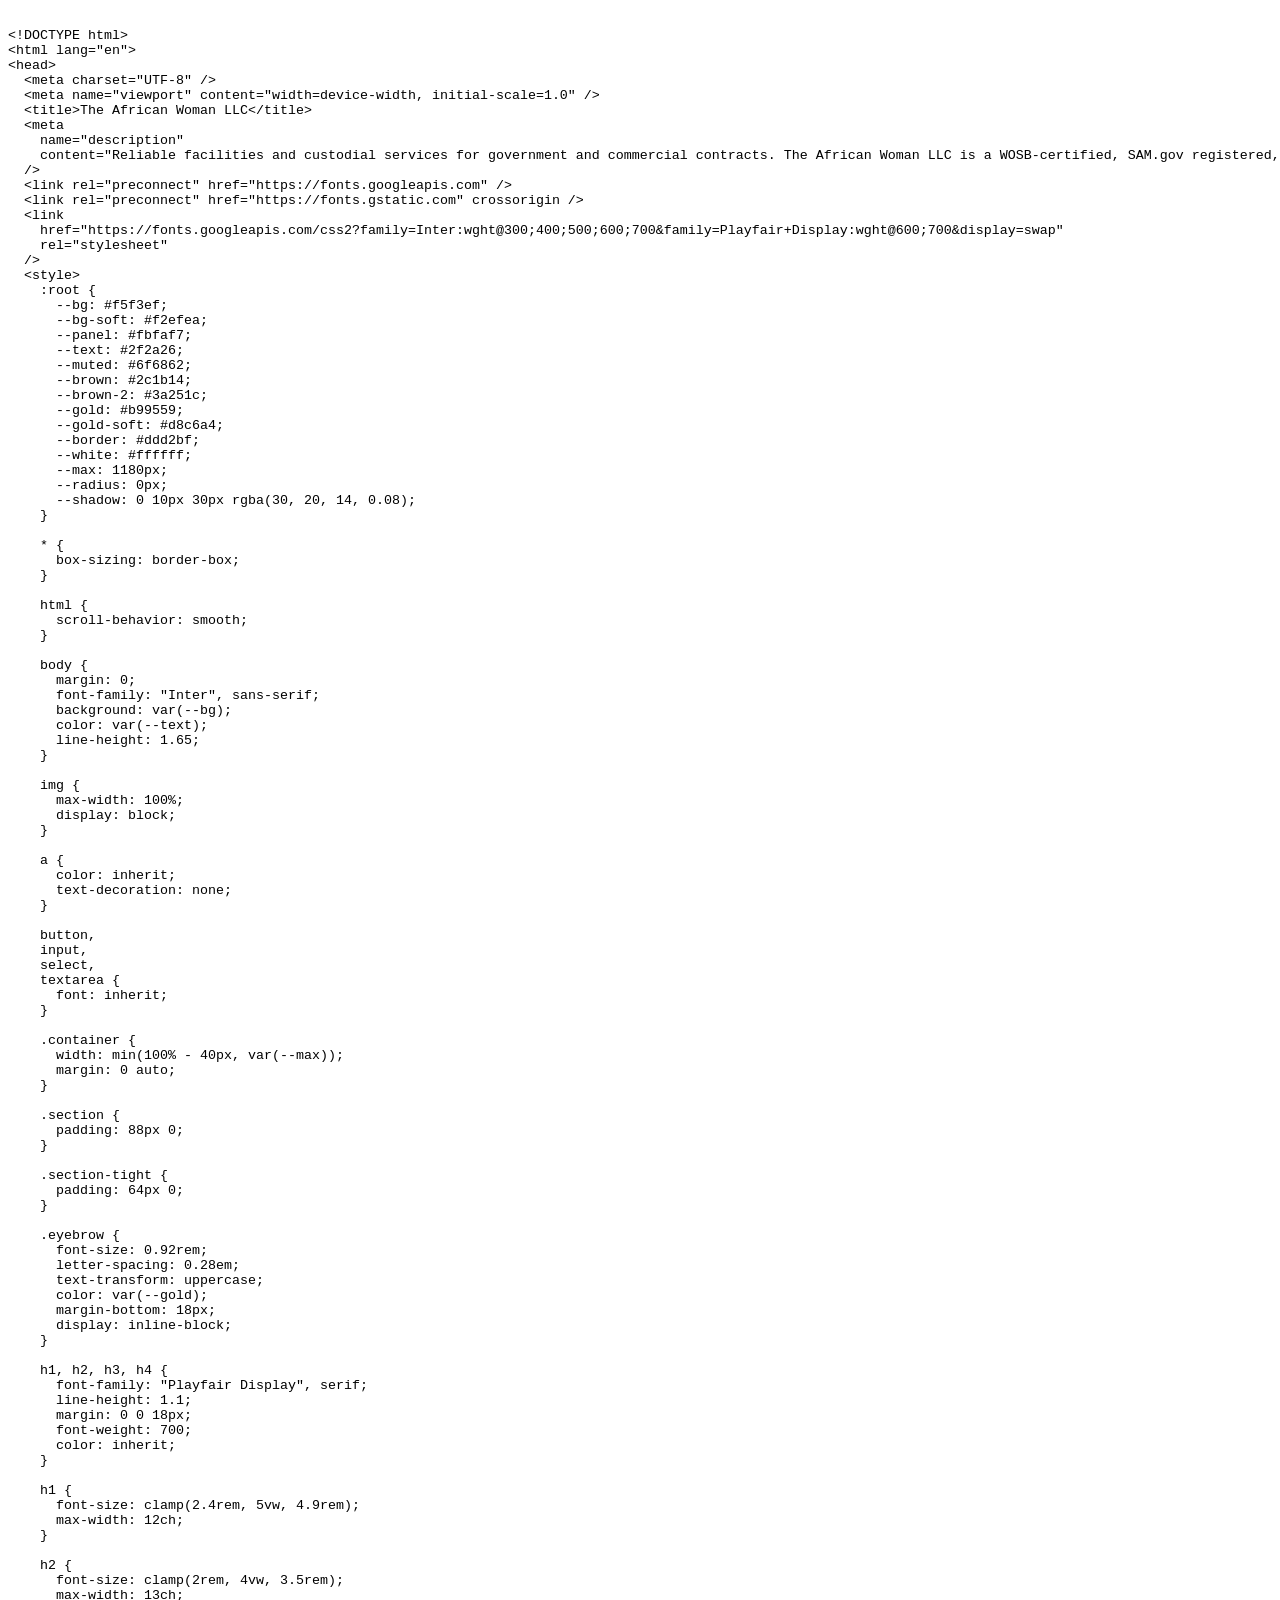
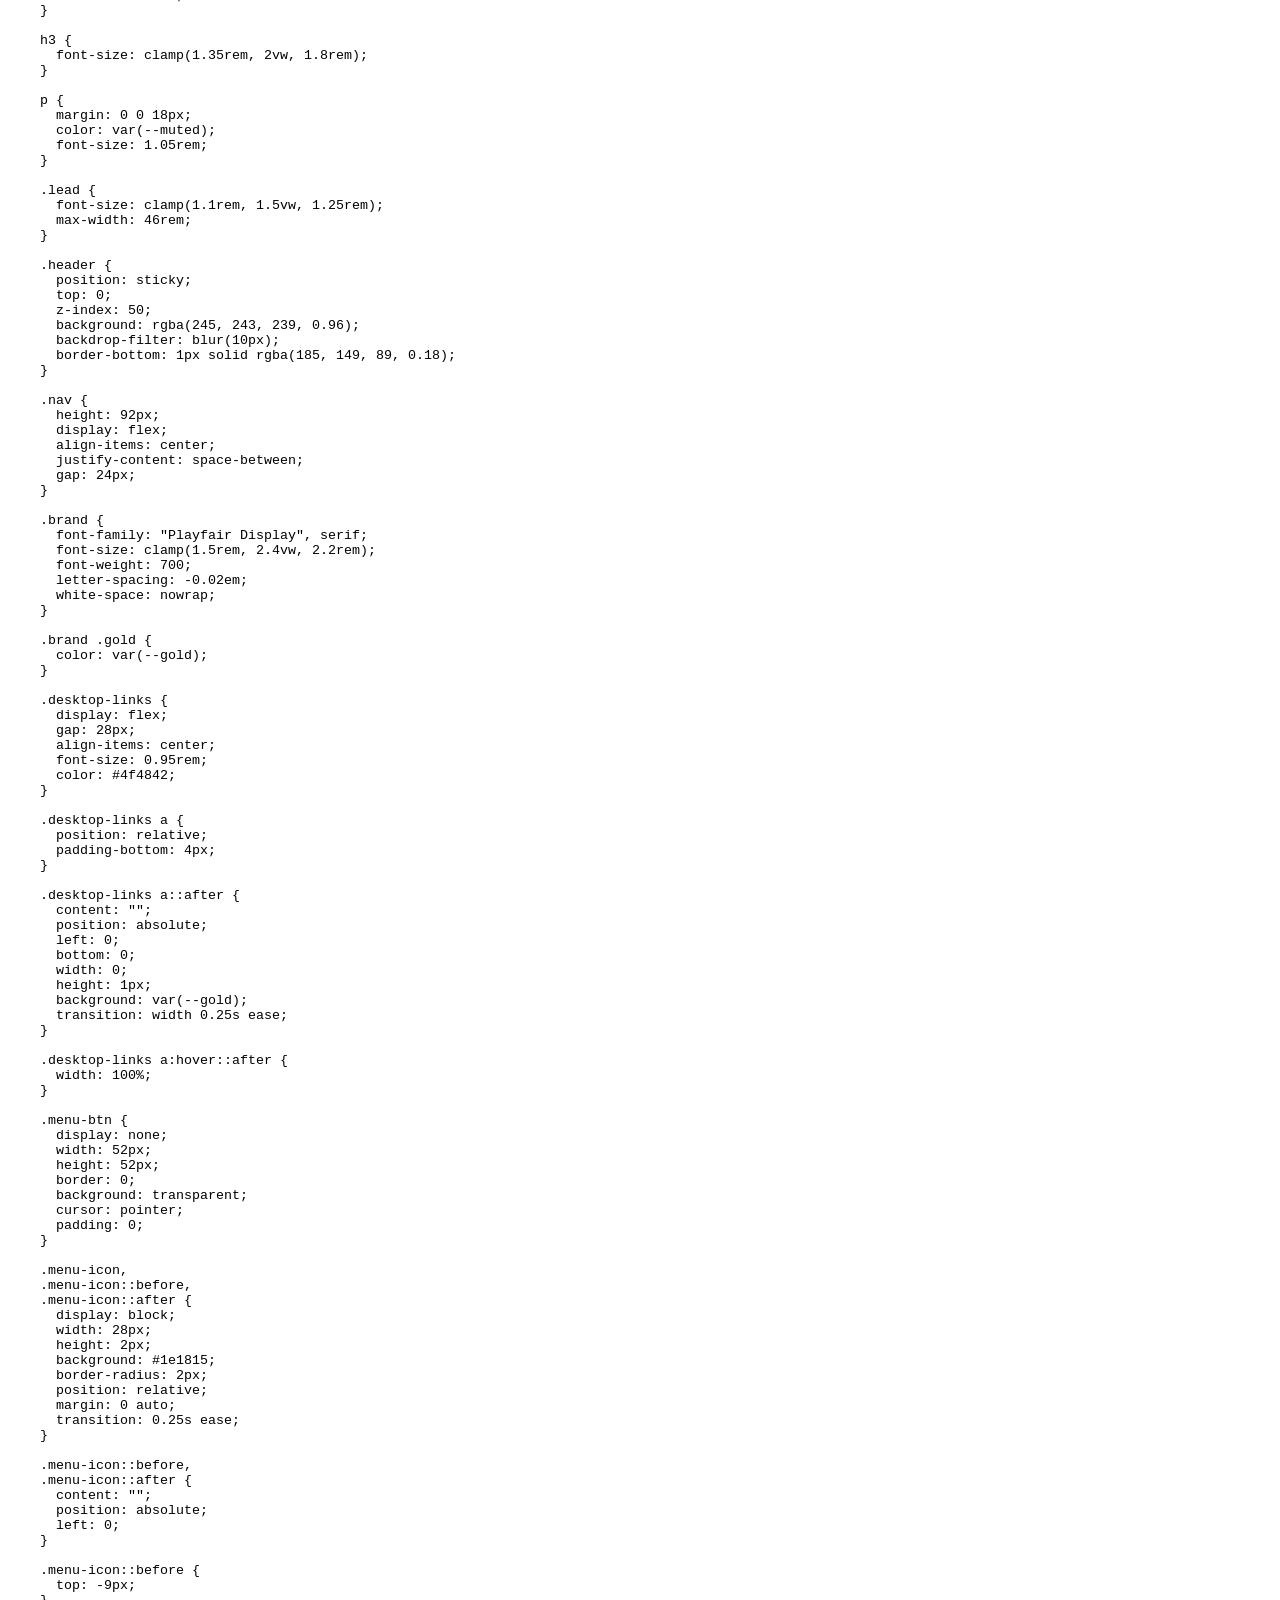
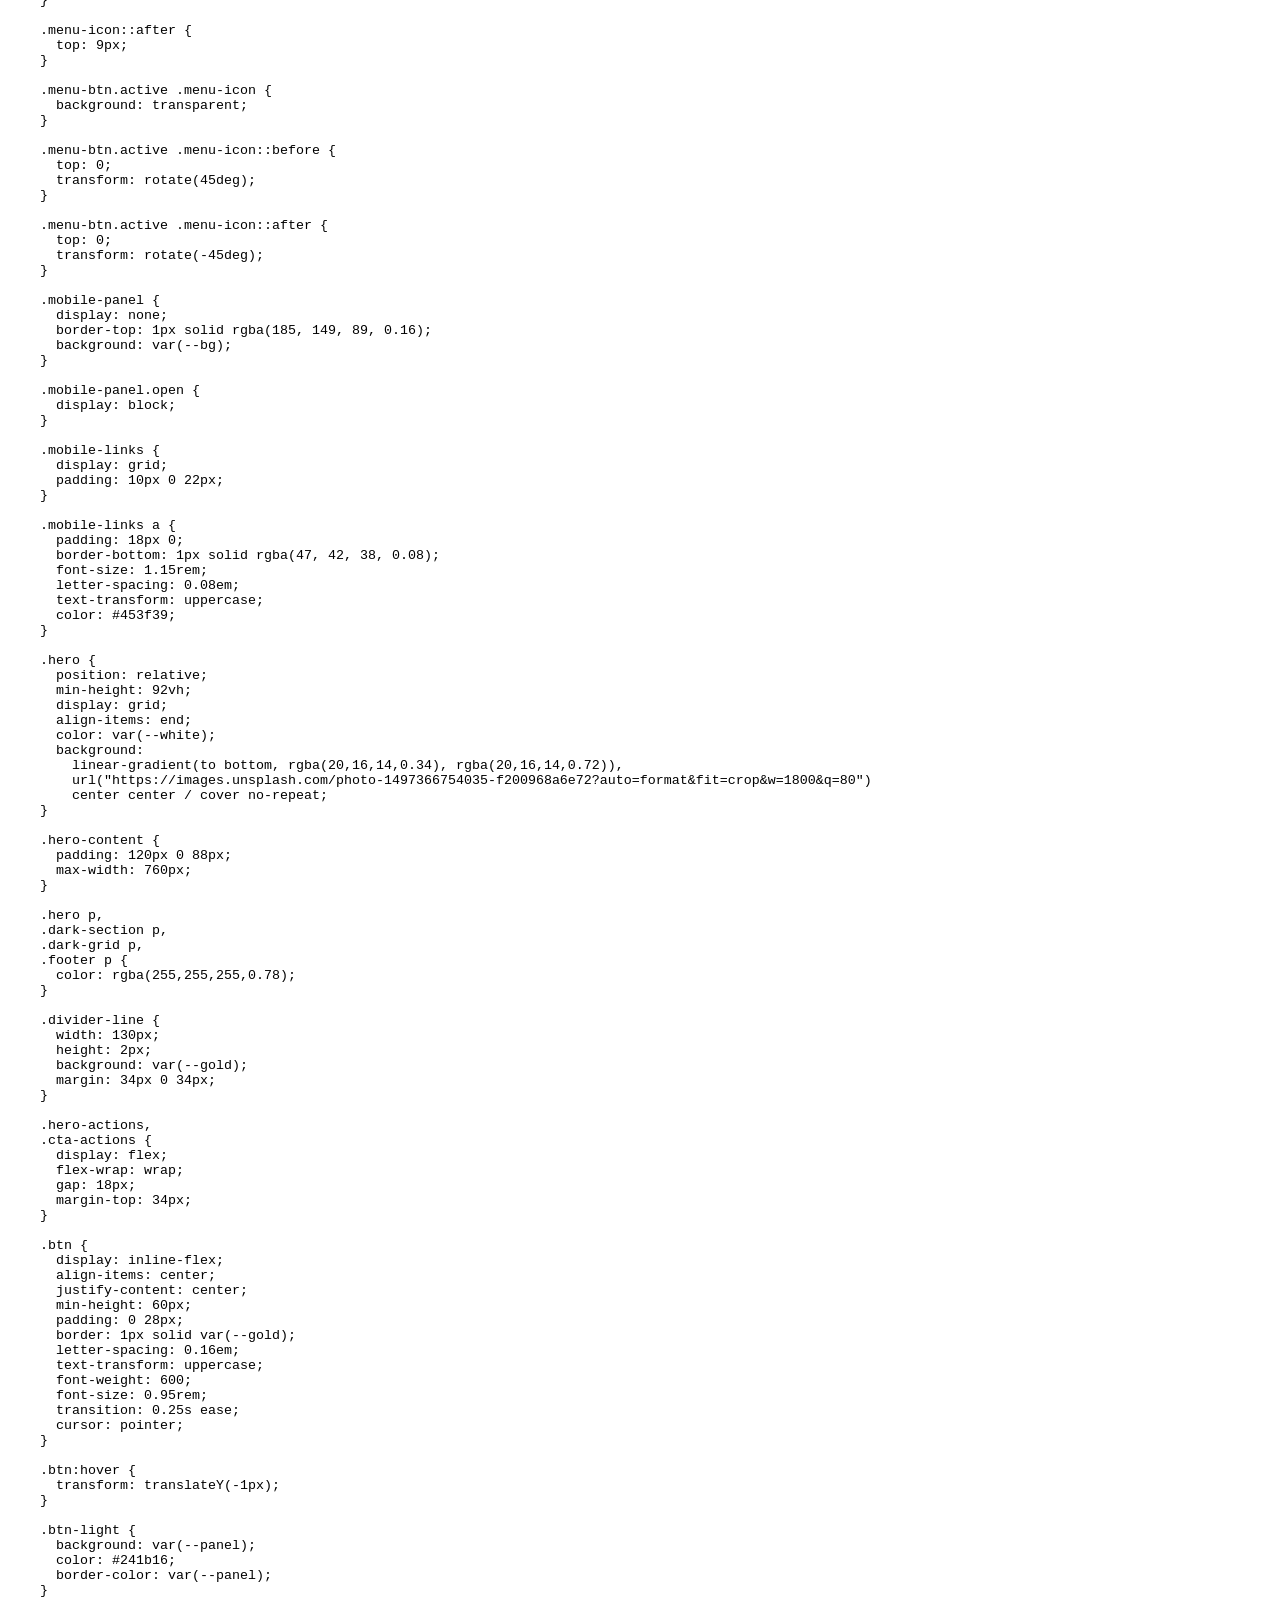
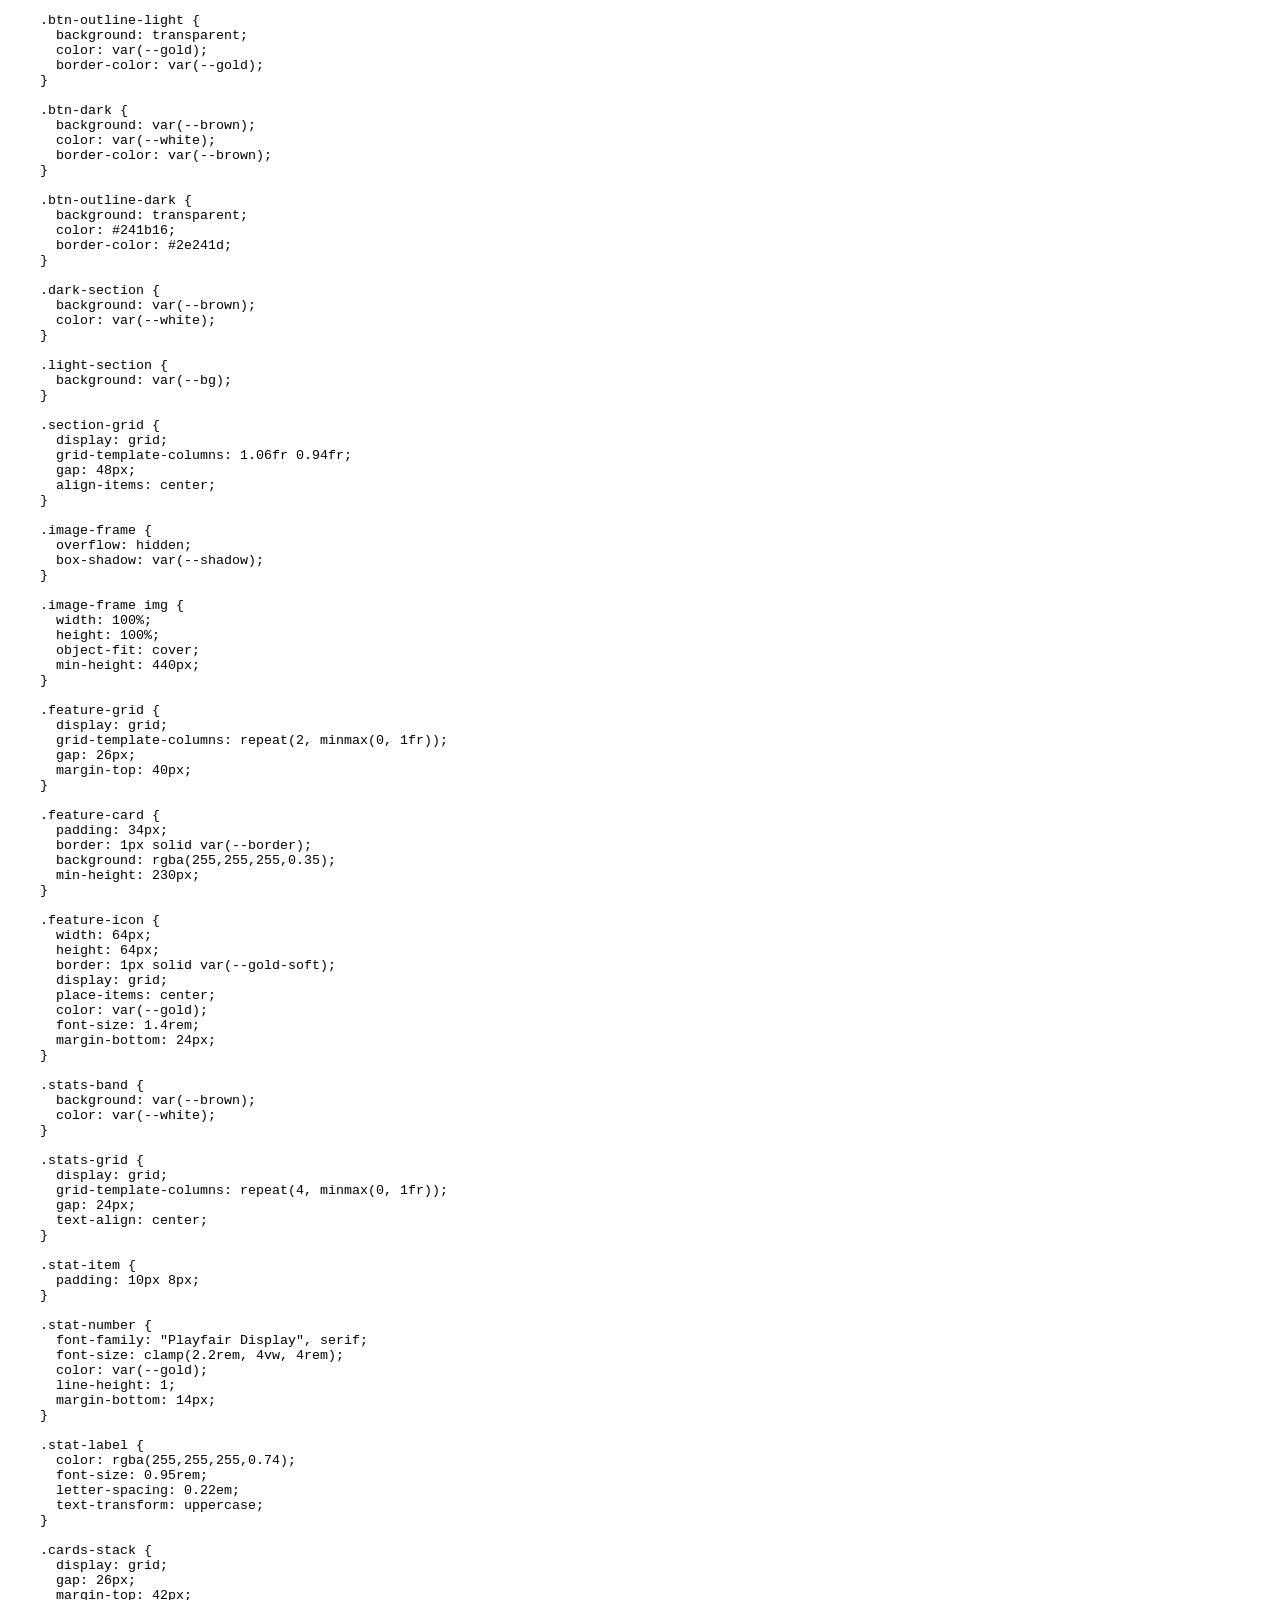
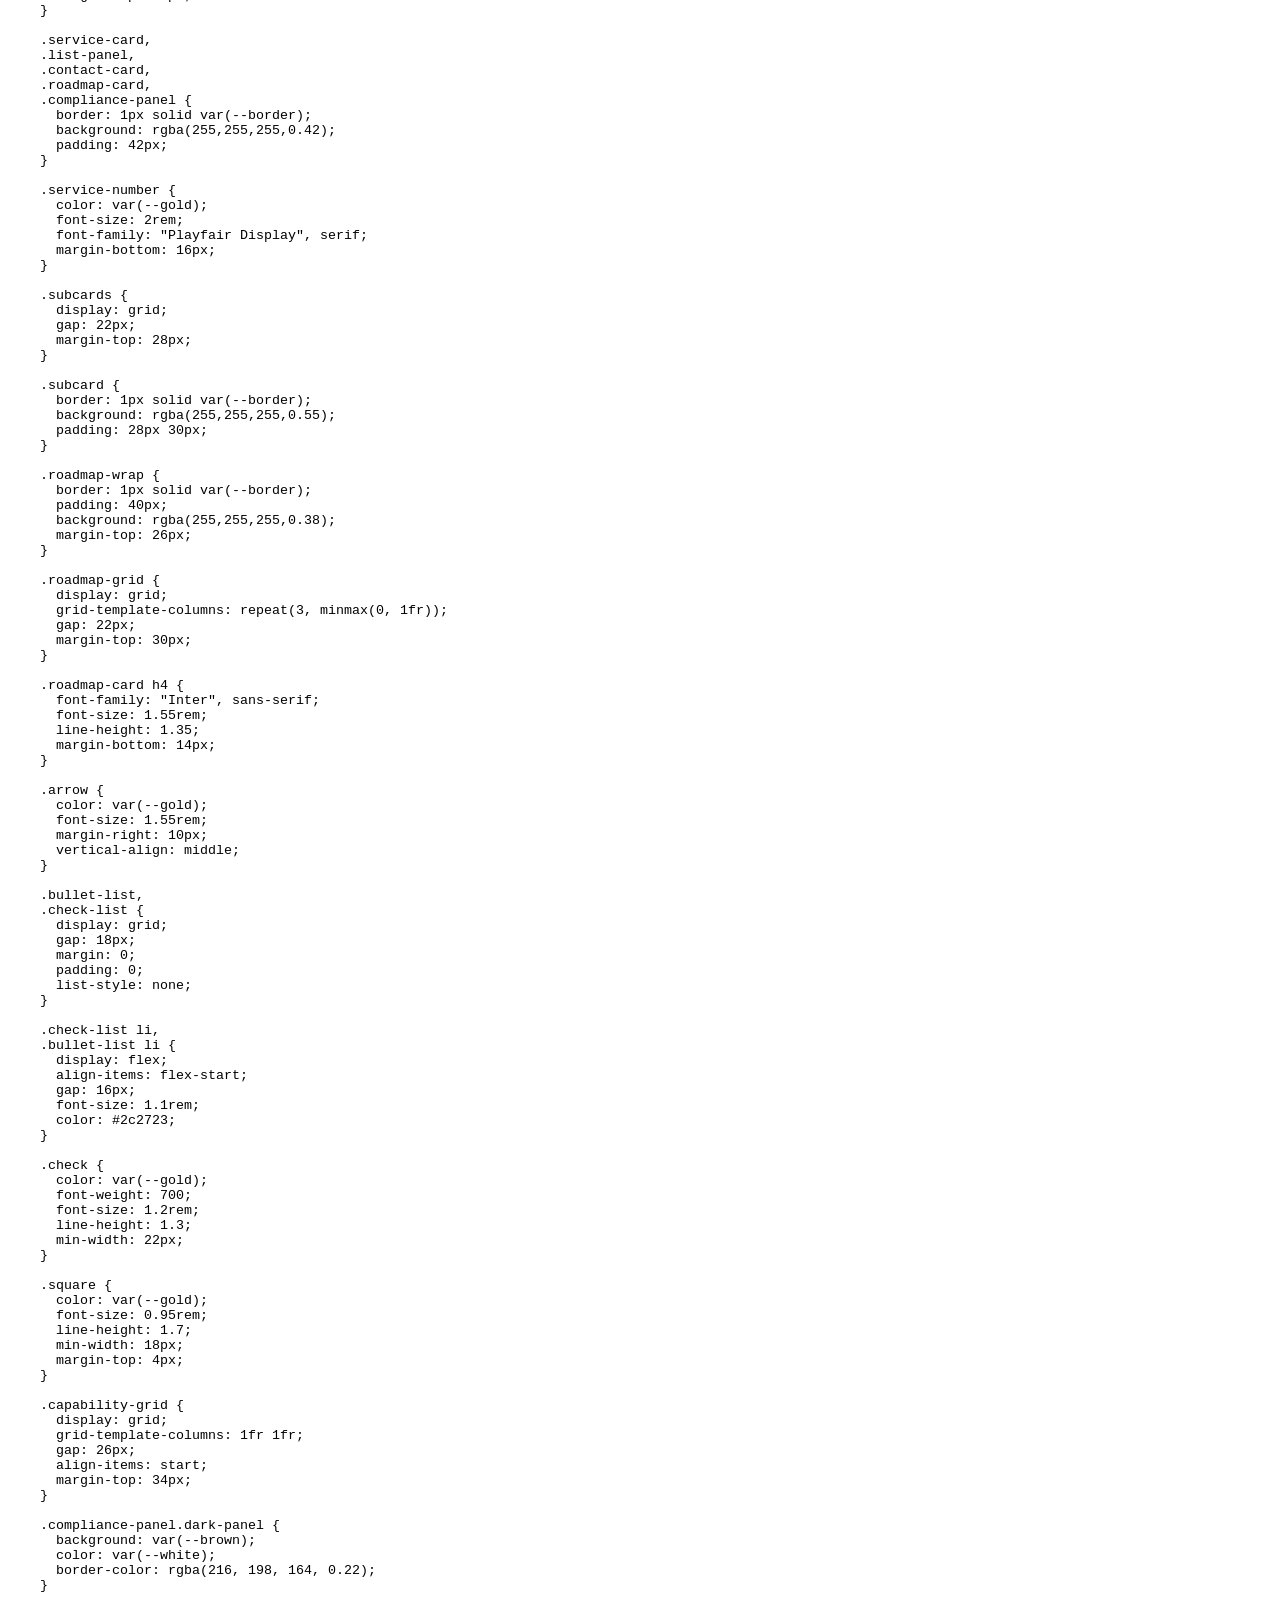
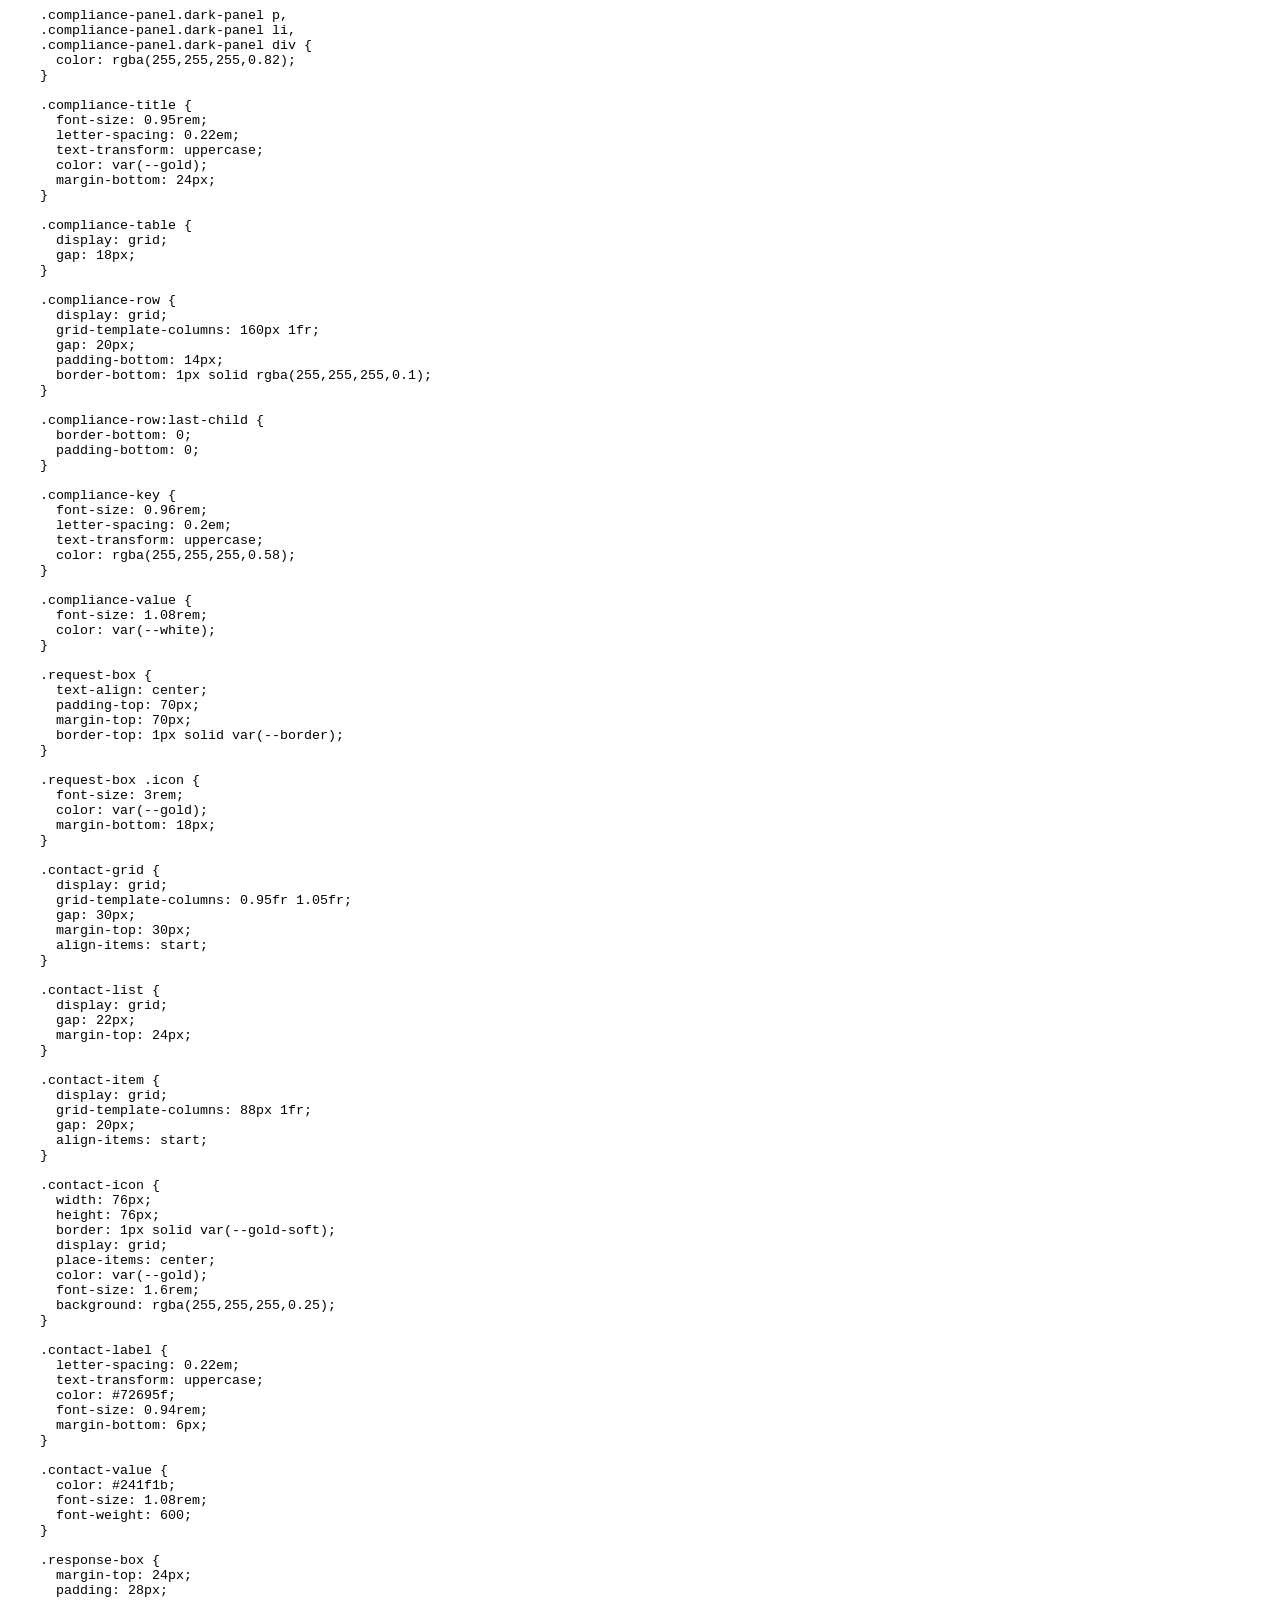
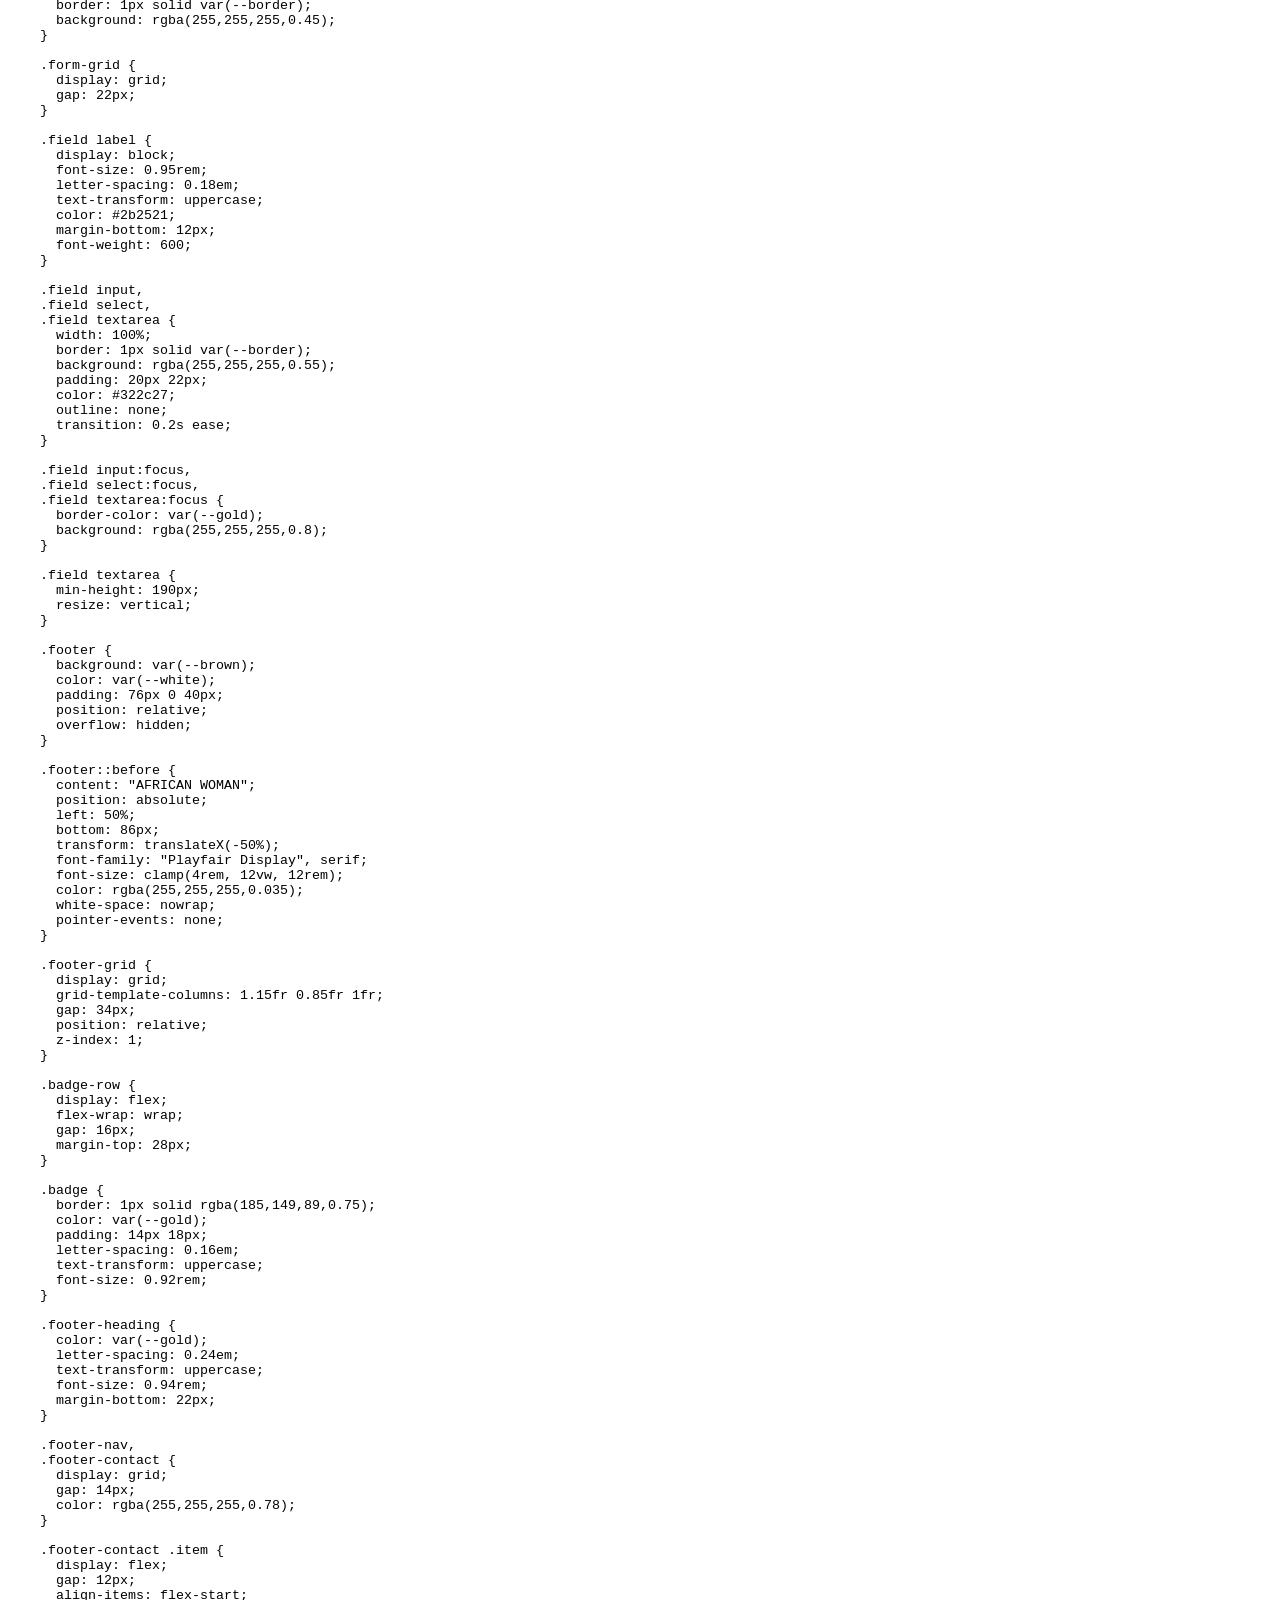
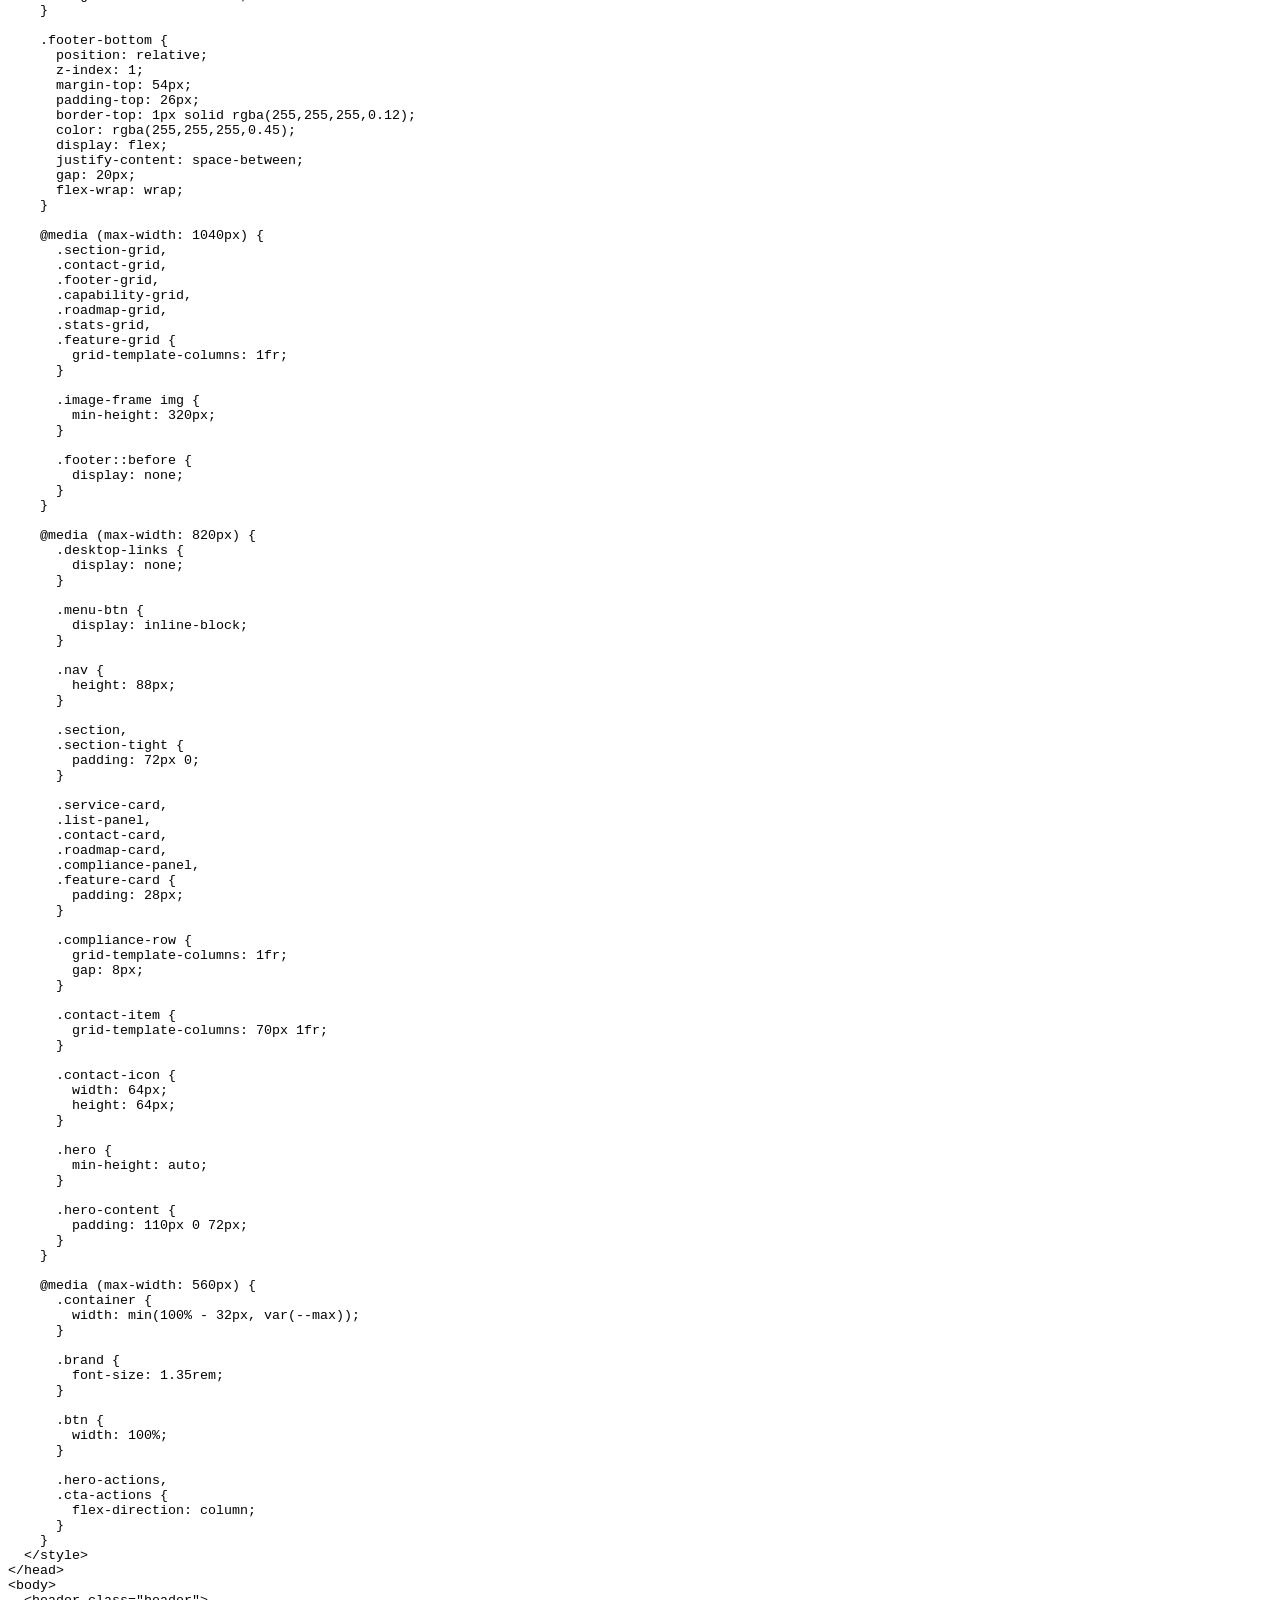
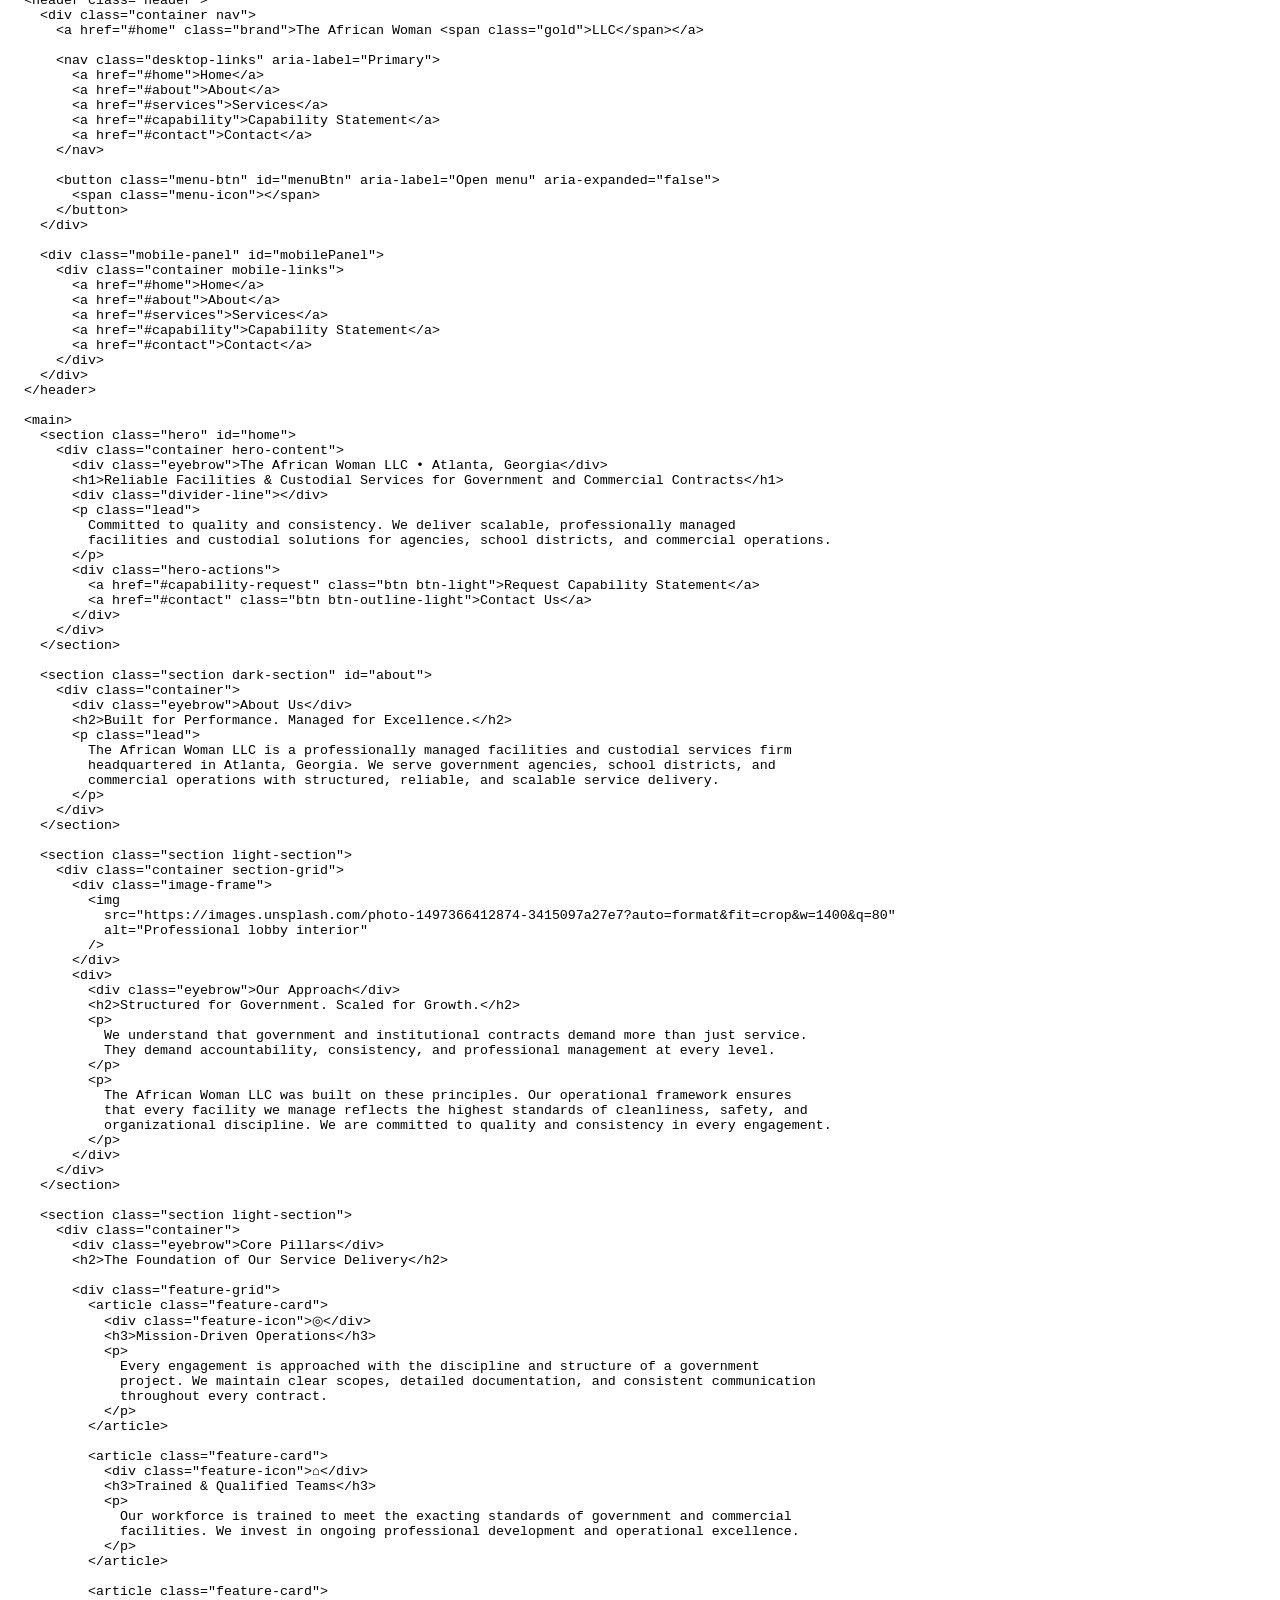
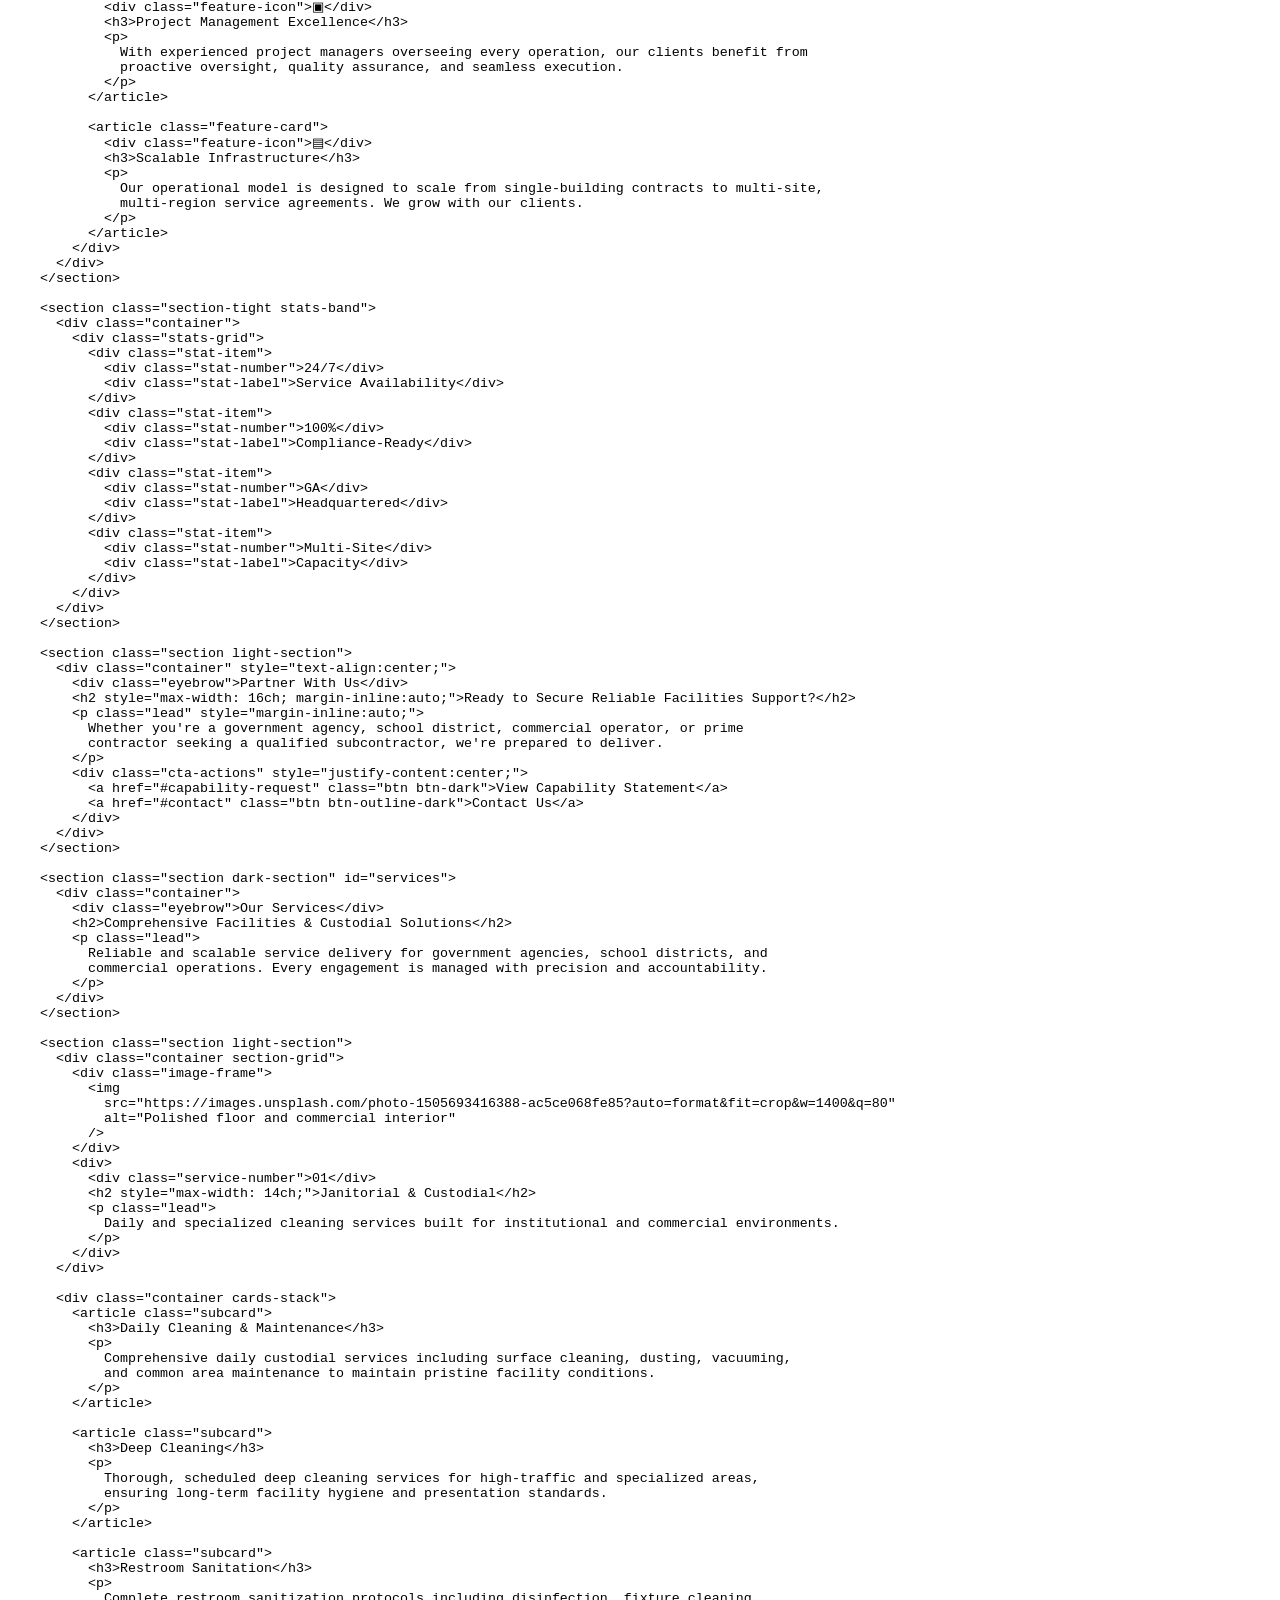
==== Index.html @ 0bdaa3d3 "Add files via upload" ====
<!DOCTYPE html>
<html>
<head>
	<meta http-equiv="content-type" content="text/html; charset=utf-8"/>
	<title></title>
	<meta name="generator" content="LibreOffice 25.8.4.2 (Linux)"/>
	<meta name="created" content="00:00:00"/>
	<meta name="changed" content="00:00:00"/>
	<style type="text/css">
		@page { size: 8.27in 11.69in; margin: 0.79in }
		p { margin-bottom: 0.1in; line-height: 115%; background: transparent }
		pre { font-size: 10pt; font-family: "Liberation Mono", monospace; background: transparent }
	</style>
</head>
<body lang="en-US" link="#000080" vlink="#800000" dir="ltr"><pre>

&lt;!DOCTYPE html&gt;
&lt;html lang=&quot;en&quot;&gt;
&lt;head&gt;
  &lt;meta charset=&quot;UTF-8&quot; /&gt;
  &lt;meta name=&quot;viewport&quot; content=&quot;width=device-width, initial-scale=1.0&quot; /&gt;
  &lt;title&gt;The African Woman LLC&lt;/title&gt;
  &lt;meta
    name=&quot;description&quot;
    content=&quot;Reliable facilities and custodial services for government and commercial contracts. The African Woman LLC is a WOSB-certified, SAM.gov registered, fully insured small business based in Atlanta, Georgia.&quot;
  /&gt;
  &lt;link rel=&quot;preconnect&quot; href=&quot;https://fonts.googleapis.com&quot; /&gt;
  &lt;link rel=&quot;preconnect&quot; href=&quot;https://fonts.gstatic.com&quot; crossorigin /&gt;
  &lt;link
    href=&quot;https://fonts.googleapis.com/css2?family=Inter:wght@300;400;500;600;700&amp;family=Playfair+Display:wght@600;700&amp;display=swap&quot;
    rel=&quot;stylesheet&quot;
  /&gt;
  &lt;style&gt;
    :root {
      --bg: #f5f3ef;
      --bg-soft: #f2efea;
      --panel: #fbfaf7;
      --text: #2f2a26;
      --muted: #6f6862;
      --brown: #2c1b14;
      --brown-2: #3a251c;
      --gold: #b99559;
      --gold-soft: #d8c6a4;
      --border: #ddd2bf;
      --white: #ffffff;
      --max: 1180px;
      --radius: 0px;
      --shadow: 0 10px 30px rgba(30, 20, 14, 0.08);
    }

    * {
      box-sizing: border-box;
    }

    html {
      scroll-behavior: smooth;
    }

    body {
      margin: 0;
      font-family: &quot;Inter&quot;, sans-serif;
      background: var(--bg);
      color: var(--text);
      line-height: 1.65;
    }

    img {
      max-width: 100%;
      display: block;
    }

    a {
      color: inherit;
      text-decoration: none;
    }

    button,
    input,
    select,
    textarea {
      font: inherit;
    }

    .container {
      width: min(100% - 40px, var(--max));
      margin: 0 auto;
    }

    .section {
      padding: 88px 0;
    }

    .section-tight {
      padding: 64px 0;
    }

    .eyebrow {
      font-size: 0.92rem;
      letter-spacing: 0.28em;
      text-transform: uppercase;
      color: var(--gold);
      margin-bottom: 18px;
      display: inline-block;
    }

    h1, h2, h3, h4 {
      font-family: &quot;Playfair Display&quot;, serif;
      line-height: 1.1;
      margin: 0 0 18px;
      font-weight: 700;
      color: inherit;
    }

    h1 {
      font-size: clamp(2.4rem, 5vw, 4.9rem);
      max-width: 12ch;
    }

    h2 {
      font-size: clamp(2rem, 4vw, 3.5rem);
      max-width: 13ch;
    }

    h3 {
      font-size: clamp(1.35rem, 2vw, 1.8rem);
    }

    p {
      margin: 0 0 18px;
      color: var(--muted);
      font-size: 1.05rem;
    }

    .lead {
      font-size: clamp(1.1rem, 1.5vw, 1.25rem);
      max-width: 46rem;
    }

    .header {
      position: sticky;
      top: 0;
      z-index: 50;
      background: rgba(245, 243, 239, 0.96);
      backdrop-filter: blur(10px);
      border-bottom: 1px solid rgba(185, 149, 89, 0.18);
    }

    .nav {
      height: 92px;
      display: flex;
      align-items: center;
      justify-content: space-between;
      gap: 24px;
    }

    .brand {
      font-family: &quot;Playfair Display&quot;, serif;
      font-size: clamp(1.5rem, 2.4vw, 2.2rem);
      font-weight: 700;
      letter-spacing: -0.02em;
      white-space: nowrap;
    }

    .brand .gold {
      color: var(--gold);
    }

    .desktop-links {
      display: flex;
      gap: 28px;
      align-items: center;
      font-size: 0.95rem;
      color: #4f4842;
    }

    .desktop-links a {
      position: relative;
      padding-bottom: 4px;
    }

    .desktop-links a::after {
      content: &quot;&quot;;
      position: absolute;
      left: 0;
      bottom: 0;
      width: 0;
      height: 1px;
      background: var(--gold);
      transition: width 0.25s ease;
    }

    .desktop-links a:hover::after {
      width: 100%;
    }

    .menu-btn {
      display: none;
      width: 52px;
      height: 52px;
      border: 0;
      background: transparent;
      cursor: pointer;
      padding: 0;
    }

    .menu-icon,
    .menu-icon::before,
    .menu-icon::after {
      display: block;
      width: 28px;
      height: 2px;
      background: #1e1815;
      border-radius: 2px;
      position: relative;
      margin: 0 auto;
      transition: 0.25s ease;
    }

    .menu-icon::before,
    .menu-icon::after {
      content: &quot;&quot;;
      position: absolute;
      left: 0;
    }

    .menu-icon::before {
      top: -9px;
    }

    .menu-icon::after {
      top: 9px;
    }

    .menu-btn.active .menu-icon {
      background: transparent;
    }

    .menu-btn.active .menu-icon::before {
      top: 0;
      transform: rotate(45deg);
    }

    .menu-btn.active .menu-icon::after {
      top: 0;
      transform: rotate(-45deg);
    }

    .mobile-panel {
      display: none;
      border-top: 1px solid rgba(185, 149, 89, 0.16);
      background: var(--bg);
    }

    .mobile-panel.open {
      display: block;
    }

    .mobile-links {
      display: grid;
      padding: 10px 0 22px;
    }

    .mobile-links a {
      padding: 18px 0;
      border-bottom: 1px solid rgba(47, 42, 38, 0.08);
      font-size: 1.15rem;
      letter-spacing: 0.08em;
      text-transform: uppercase;
      color: #453f39;
    }

    .hero {
      position: relative;
      min-height: 92vh;
      display: grid;
      align-items: end;
      color: var(--white);
      background:
        linear-gradient(to bottom, rgba(20,16,14,0.34), rgba(20,16,14,0.72)),
        url(&quot;https://images.unsplash.com/photo-1497366754035-f200968a6e72?auto=format&amp;fit=crop&amp;w=1800&amp;q=80&quot;)
        center center / cover no-repeat;
    }

    .hero-content {
      padding: 120px 0 88px;
      max-width: 760px;
    }

    .hero p,
    .dark-section p,
    .dark-grid p,
    .footer p {
      color: rgba(255,255,255,0.78);
    }

    .divider-line {
      width: 130px;
      height: 2px;
      background: var(--gold);
      margin: 34px 0 34px;
    }

    .hero-actions,
    .cta-actions {
      display: flex;
      flex-wrap: wrap;
      gap: 18px;
      margin-top: 34px;
    }

    .btn {
      display: inline-flex;
      align-items: center;
      justify-content: center;
      min-height: 60px;
      padding: 0 28px;
      border: 1px solid var(--gold);
      letter-spacing: 0.16em;
      text-transform: uppercase;
      font-weight: 600;
      font-size: 0.95rem;
      transition: 0.25s ease;
      cursor: pointer;
    }

    .btn:hover {
      transform: translateY(-1px);
    }

    .btn-light {
      background: var(--panel);
      color: #241b16;
      border-color: var(--panel);
    }

    .btn-outline-light {
      background: transparent;
      color: var(--gold);
      border-color: var(--gold);
    }

    .btn-dark {
      background: var(--brown);
      color: var(--white);
      border-color: var(--brown);
    }

    .btn-outline-dark {
      background: transparent;
      color: #241b16;
      border-color: #2e241d;
    }

    .dark-section {
      background: var(--brown);
      color: var(--white);
    }

    .light-section {
      background: var(--bg);
    }

    .section-grid {
      display: grid;
      grid-template-columns: 1.06fr 0.94fr;
      gap: 48px;
      align-items: center;
    }

    .image-frame {
      overflow: hidden;
      box-shadow: var(--shadow);
    }

    .image-frame img {
      width: 100%;
      height: 100%;
      object-fit: cover;
      min-height: 440px;
    }

    .feature-grid {
      display: grid;
      grid-template-columns: repeat(2, minmax(0, 1fr));
      gap: 26px;
      margin-top: 40px;
    }

    .feature-card {
      padding: 34px;
      border: 1px solid var(--border);
      background: rgba(255,255,255,0.35);
      min-height: 230px;
    }

    .feature-icon {
      width: 64px;
      height: 64px;
      border: 1px solid var(--gold-soft);
      display: grid;
      place-items: center;
      color: var(--gold);
      font-size: 1.4rem;
      margin-bottom: 24px;
    }

    .stats-band {
      background: var(--brown);
      color: var(--white);
    }

    .stats-grid {
      display: grid;
      grid-template-columns: repeat(4, minmax(0, 1fr));
      gap: 24px;
      text-align: center;
    }

    .stat-item {
      padding: 10px 8px;
    }

    .stat-number {
      font-family: &quot;Playfair Display&quot;, serif;
      font-size: clamp(2.2rem, 4vw, 4rem);
      color: var(--gold);
      line-height: 1;
      margin-bottom: 14px;
    }

    .stat-label {
      color: rgba(255,255,255,0.74);
      font-size: 0.95rem;
      letter-spacing: 0.22em;
      text-transform: uppercase;
    }

    .cards-stack {
      display: grid;
      gap: 26px;
      margin-top: 42px;
    }

    .service-card,
    .list-panel,
    .contact-card,
    .roadmap-card,
    .compliance-panel {
      border: 1px solid var(--border);
      background: rgba(255,255,255,0.42);
      padding: 42px;
    }

    .service-number {
      color: var(--gold);
      font-size: 2rem;
      font-family: &quot;Playfair Display&quot;, serif;
      margin-bottom: 16px;
    }

    .subcards {
      display: grid;
      gap: 22px;
      margin-top: 28px;
    }

    .subcard {
      border: 1px solid var(--border);
      background: rgba(255,255,255,0.55);
      padding: 28px 30px;
    }

    .roadmap-wrap {
      border: 1px solid var(--border);
      padding: 40px;
      background: rgba(255,255,255,0.38);
      margin-top: 26px;
    }

    .roadmap-grid {
      display: grid;
      grid-template-columns: repeat(3, minmax(0, 1fr));
      gap: 22px;
      margin-top: 30px;
    }

    .roadmap-card h4 {
      font-family: &quot;Inter&quot;, sans-serif;
      font-size: 1.55rem;
      line-height: 1.35;
      margin-bottom: 14px;
    }

    .arrow {
      color: var(--gold);
      font-size: 1.55rem;
      margin-right: 10px;
      vertical-align: middle;
    }

    .bullet-list,
    .check-list {
      display: grid;
      gap: 18px;
      margin: 0;
      padding: 0;
      list-style: none;
    }

    .check-list li,
    .bullet-list li {
      display: flex;
      align-items: flex-start;
      gap: 16px;
      font-size: 1.1rem;
      color: #2c2723;
    }

    .check {
      color: var(--gold);
      font-weight: 700;
      font-size: 1.2rem;
      line-height: 1.3;
      min-width: 22px;
    }

    .square {
      color: var(--gold);
      font-size: 0.95rem;
      line-height: 1.7;
      min-width: 18px;
      margin-top: 4px;
    }

    .capability-grid {
      display: grid;
      grid-template-columns: 1fr 1fr;
      gap: 26px;
      align-items: start;
      margin-top: 34px;
    }

    .compliance-panel.dark-panel {
      background: var(--brown);
      color: var(--white);
      border-color: rgba(216, 198, 164, 0.22);
    }

    .compliance-panel.dark-panel p,
    .compliance-panel.dark-panel li,
    .compliance-panel.dark-panel div {
      color: rgba(255,255,255,0.82);
    }

    .compliance-title {
      font-size: 0.95rem;
      letter-spacing: 0.22em;
      text-transform: uppercase;
      color: var(--gold);
      margin-bottom: 24px;
    }

    .compliance-table {
      display: grid;
      gap: 18px;
    }

    .compliance-row {
      display: grid;
      grid-template-columns: 160px 1fr;
      gap: 20px;
      padding-bottom: 14px;
      border-bottom: 1px solid rgba(255,255,255,0.1);
    }

    .compliance-row:last-child {
      border-bottom: 0;
      padding-bottom: 0;
    }

    .compliance-key {
      font-size: 0.96rem;
      letter-spacing: 0.2em;
      text-transform: uppercase;
      color: rgba(255,255,255,0.58);
    }

    .compliance-value {
      font-size: 1.08rem;
      color: var(--white);
    }

    .request-box {
      text-align: center;
      padding-top: 70px;
      margin-top: 70px;
      border-top: 1px solid var(--border);
    }

    .request-box .icon {
      font-size: 3rem;
      color: var(--gold);
      margin-bottom: 18px;
    }

    .contact-grid {
      display: grid;
      grid-template-columns: 0.95fr 1.05fr;
      gap: 30px;
      margin-top: 30px;
      align-items: start;
    }

    .contact-list {
      display: grid;
      gap: 22px;
      margin-top: 24px;
    }

    .contact-item {
      display: grid;
      grid-template-columns: 88px 1fr;
      gap: 20px;
      align-items: start;
    }

    .contact-icon {
      width: 76px;
      height: 76px;
      border: 1px solid var(--gold-soft);
      display: grid;
      place-items: center;
      color: var(--gold);
      font-size: 1.6rem;
      background: rgba(255,255,255,0.25);
    }

    .contact-label {
      letter-spacing: 0.22em;
      text-transform: uppercase;
      color: #72695f;
      font-size: 0.94rem;
      margin-bottom: 6px;
    }

    .contact-value {
      color: #241f1b;
      font-size: 1.08rem;
      font-weight: 600;
    }

    .response-box {
      margin-top: 24px;
      padding: 28px;
      border: 1px solid var(--border);
      background: rgba(255,255,255,0.45);
    }

    .form-grid {
      display: grid;
      gap: 22px;
    }

    .field label {
      display: block;
      font-size: 0.95rem;
      letter-spacing: 0.18em;
      text-transform: uppercase;
      color: #2b2521;
      margin-bottom: 12px;
      font-weight: 600;
    }

    .field input,
    .field select,
    .field textarea {
      width: 100%;
      border: 1px solid var(--border);
      background: rgba(255,255,255,0.55);
      padding: 20px 22px;
      color: #322c27;
      outline: none;
      transition: 0.2s ease;
    }

    .field input:focus,
    .field select:focus,
    .field textarea:focus {
      border-color: var(--gold);
      background: rgba(255,255,255,0.8);
    }

    .field textarea {
      min-height: 190px;
      resize: vertical;
    }

    .footer {
      background: var(--brown);
      color: var(--white);
      padding: 76px 0 40px;
      position: relative;
      overflow: hidden;
    }

    .footer::before {
      content: &quot;AFRICAN WOMAN&quot;;
      position: absolute;
      left: 50%;
      bottom: 86px;
      transform: translateX(-50%);
      font-family: &quot;Playfair Display&quot;, serif;
      font-size: clamp(4rem, 12vw, 12rem);
      color: rgba(255,255,255,0.035);
      white-space: nowrap;
      pointer-events: none;
    }

    .footer-grid {
      display: grid;
      grid-template-columns: 1.15fr 0.85fr 1fr;
      gap: 34px;
      position: relative;
      z-index: 1;
    }

    .badge-row {
      display: flex;
      flex-wrap: wrap;
      gap: 16px;
      margin-top: 28px;
    }

    .badge {
      border: 1px solid rgba(185,149,89,0.75);
      color: var(--gold);
      padding: 14px 18px;
      letter-spacing: 0.16em;
      text-transform: uppercase;
      font-size: 0.92rem;
    }

    .footer-heading {
      color: var(--gold);
      letter-spacing: 0.24em;
      text-transform: uppercase;
      font-size: 0.94rem;
      margin-bottom: 22px;
    }

    .footer-nav,
    .footer-contact {
      display: grid;
      gap: 14px;
      color: rgba(255,255,255,0.78);
    }

    .footer-contact .item {
      display: flex;
      gap: 12px;
      align-items: flex-start;
    }

    .footer-bottom {
      position: relative;
      z-index: 1;
      margin-top: 54px;
      padding-top: 26px;
      border-top: 1px solid rgba(255,255,255,0.12);
      color: rgba(255,255,255,0.45);
      display: flex;
      justify-content: space-between;
      gap: 20px;
      flex-wrap: wrap;
    }

    @media (max-width: 1040px) {
      .section-grid,
      .contact-grid,
      .footer-grid,
      .capability-grid,
      .roadmap-grid,
      .stats-grid,
      .feature-grid {
        grid-template-columns: 1fr;
      }

      .image-frame img {
        min-height: 320px;
      }

      .footer::before {
        display: none;
      }
    }

    @media (max-width: 820px) {
      .desktop-links {
        display: none;
      }

      .menu-btn {
        display: inline-block;
      }

      .nav {
        height: 88px;
      }

      .section,
      .section-tight {
        padding: 72px 0;
      }

      .service-card,
      .list-panel,
      .contact-card,
      .roadmap-card,
      .compliance-panel,
      .feature-card {
        padding: 28px;
      }

      .compliance-row {
        grid-template-columns: 1fr;
        gap: 8px;
      }

      .contact-item {
        grid-template-columns: 70px 1fr;
      }

      .contact-icon {
        width: 64px;
        height: 64px;
      }

      .hero {
        min-height: auto;
      }

      .hero-content {
        padding: 110px 0 72px;
      }
    }

    @media (max-width: 560px) {
      .container {
        width: min(100% - 32px, var(--max));
      }

      .brand {
        font-size: 1.35rem;
      }

      .btn {
        width: 100%;
      }

      .hero-actions,
      .cta-actions {
        flex-direction: column;
      }
    }
  &lt;/style&gt;
&lt;/head&gt;
&lt;body&gt;
  &lt;header class=&quot;header&quot;&gt;
    &lt;div class=&quot;container nav&quot;&gt;
      &lt;a href=&quot;#home&quot; class=&quot;brand&quot;&gt;The African Woman &lt;span class=&quot;gold&quot;&gt;LLC&lt;/span&gt;&lt;/a&gt;

      &lt;nav class=&quot;desktop-links&quot; aria-label=&quot;Primary&quot;&gt;
        &lt;a href=&quot;#home&quot;&gt;Home&lt;/a&gt;
        &lt;a href=&quot;#about&quot;&gt;About&lt;/a&gt;
        &lt;a href=&quot;#services&quot;&gt;Services&lt;/a&gt;
        &lt;a href=&quot;#capability&quot;&gt;Capability Statement&lt;/a&gt;
        &lt;a href=&quot;#contact&quot;&gt;Contact&lt;/a&gt;
      &lt;/nav&gt;

      &lt;button class=&quot;menu-btn&quot; id=&quot;menuBtn&quot; aria-label=&quot;Open menu&quot; aria-expanded=&quot;false&quot;&gt;
        &lt;span class=&quot;menu-icon&quot;&gt;&lt;/span&gt;
      &lt;/button&gt;
    &lt;/div&gt;

    &lt;div class=&quot;mobile-panel&quot; id=&quot;mobilePanel&quot;&gt;
      &lt;div class=&quot;container mobile-links&quot;&gt;
        &lt;a href=&quot;#home&quot;&gt;Home&lt;/a&gt;
        &lt;a href=&quot;#about&quot;&gt;About&lt;/a&gt;
        &lt;a href=&quot;#services&quot;&gt;Services&lt;/a&gt;
        &lt;a href=&quot;#capability&quot;&gt;Capability Statement&lt;/a&gt;
        &lt;a href=&quot;#contact&quot;&gt;Contact&lt;/a&gt;
      &lt;/div&gt;
    &lt;/div&gt;
  &lt;/header&gt;

  &lt;main&gt;
    &lt;section class=&quot;hero&quot; id=&quot;home&quot;&gt;
      &lt;div class=&quot;container hero-content&quot;&gt;
        &lt;div class=&quot;eyebrow&quot;&gt;The African Woman LLC • Atlanta, Georgia&lt;/div&gt;
        &lt;h1&gt;Reliable Facilities &amp; Custodial Services for Government and Commercial Contracts&lt;/h1&gt;
        &lt;div class=&quot;divider-line&quot;&gt;&lt;/div&gt;
        &lt;p class=&quot;lead&quot;&gt;
          Committed to quality and consistency. We deliver scalable, professionally managed
          facilities and custodial solutions for agencies, school districts, and commercial operations.
        &lt;/p&gt;
        &lt;div class=&quot;hero-actions&quot;&gt;
          &lt;a href=&quot;#capability-request&quot; class=&quot;btn btn-light&quot;&gt;Request Capability Statement&lt;/a&gt;
          &lt;a href=&quot;#contact&quot; class=&quot;btn btn-outline-light&quot;&gt;Contact Us&lt;/a&gt;
        &lt;/div&gt;
      &lt;/div&gt;
    &lt;/section&gt;

    &lt;section class=&quot;section dark-section&quot; id=&quot;about&quot;&gt;
      &lt;div class=&quot;container&quot;&gt;
        &lt;div class=&quot;eyebrow&quot;&gt;About Us&lt;/div&gt;
        &lt;h2&gt;Built for Performance. Managed for Excellence.&lt;/h2&gt;
        &lt;p class=&quot;lead&quot;&gt;
          The African Woman LLC is a professionally managed facilities and custodial services firm
          headquartered in Atlanta, Georgia. We serve government agencies, school districts, and
          commercial operations with structured, reliable, and scalable service delivery.
        &lt;/p&gt;
      &lt;/div&gt;
    &lt;/section&gt;

    &lt;section class=&quot;section light-section&quot;&gt;
      &lt;div class=&quot;container section-grid&quot;&gt;
        &lt;div class=&quot;image-frame&quot;&gt;
          &lt;img
            src=&quot;https://images.unsplash.com/photo-1497366412874-3415097a27e7?auto=format&amp;fit=crop&amp;w=1400&amp;q=80&quot;
            alt=&quot;Professional lobby interior&quot;
          /&gt;
        &lt;/div&gt;
        &lt;div&gt;
          &lt;div class=&quot;eyebrow&quot;&gt;Our Approach&lt;/div&gt;
          &lt;h2&gt;Structured for Government. Scaled for Growth.&lt;/h2&gt;
          &lt;p&gt;
            We understand that government and institutional contracts demand more than just service.
            They demand accountability, consistency, and professional management at every level.
          &lt;/p&gt;
          &lt;p&gt;
            The African Woman LLC was built on these principles. Our operational framework ensures
            that every facility we manage reflects the highest standards of cleanliness, safety, and
            organizational discipline. We are committed to quality and consistency in every engagement.
          &lt;/p&gt;
        &lt;/div&gt;
      &lt;/div&gt;
    &lt;/section&gt;

    &lt;section class=&quot;section light-section&quot;&gt;
      &lt;div class=&quot;container&quot;&gt;
        &lt;div class=&quot;eyebrow&quot;&gt;Core Pillars&lt;/div&gt;
        &lt;h2&gt;The Foundation of Our Service Delivery&lt;/h2&gt;

        &lt;div class=&quot;feature-grid&quot;&gt;
          &lt;article class=&quot;feature-card&quot;&gt;
            &lt;div class=&quot;feature-icon&quot;&gt;◎&lt;/div&gt;
            &lt;h3&gt;Mission-Driven Operations&lt;/h3&gt;
            &lt;p&gt;
              Every engagement is approached with the discipline and structure of a government
              project. We maintain clear scopes, detailed documentation, and consistent communication
              throughout every contract.
            &lt;/p&gt;
          &lt;/article&gt;

          &lt;article class=&quot;feature-card&quot;&gt;
            &lt;div class=&quot;feature-icon&quot;&gt;⌂&lt;/div&gt;
            &lt;h3&gt;Trained &amp; Qualified Teams&lt;/h3&gt;
            &lt;p&gt;
              Our workforce is trained to meet the exacting standards of government and commercial
              facilities. We invest in ongoing professional development and operational excellence.
            &lt;/p&gt;
          &lt;/article&gt;

          &lt;article class=&quot;feature-card&quot;&gt;
            &lt;div class=&quot;feature-icon&quot;&gt;▣&lt;/div&gt;
            &lt;h3&gt;Project Management Excellence&lt;/h3&gt;
            &lt;p&gt;
              With experienced project managers overseeing every operation, our clients benefit from
              proactive oversight, quality assurance, and seamless execution.
            &lt;/p&gt;
          &lt;/article&gt;

          &lt;article class=&quot;feature-card&quot;&gt;
            &lt;div class=&quot;feature-icon&quot;&gt;▤&lt;/div&gt;
            &lt;h3&gt;Scalable Infrastructure&lt;/h3&gt;
            &lt;p&gt;
              Our operational model is designed to scale from single-building contracts to multi-site,
              multi-region service agreements. We grow with our clients.
            &lt;/p&gt;
          &lt;/article&gt;
        &lt;/div&gt;
      &lt;/div&gt;
    &lt;/section&gt;

    &lt;section class=&quot;section-tight stats-band&quot;&gt;
      &lt;div class=&quot;container&quot;&gt;
        &lt;div class=&quot;stats-grid&quot;&gt;
          &lt;div class=&quot;stat-item&quot;&gt;
            &lt;div class=&quot;stat-number&quot;&gt;24/7&lt;/div&gt;
            &lt;div class=&quot;stat-label&quot;&gt;Service Availability&lt;/div&gt;
          &lt;/div&gt;
          &lt;div class=&quot;stat-item&quot;&gt;
            &lt;div class=&quot;stat-number&quot;&gt;100%&lt;/div&gt;
            &lt;div class=&quot;stat-label&quot;&gt;Compliance-Ready&lt;/div&gt;
          &lt;/div&gt;
          &lt;div class=&quot;stat-item&quot;&gt;
            &lt;div class=&quot;stat-number&quot;&gt;GA&lt;/div&gt;
            &lt;div class=&quot;stat-label&quot;&gt;Headquartered&lt;/div&gt;
          &lt;/div&gt;
          &lt;div class=&quot;stat-item&quot;&gt;
            &lt;div class=&quot;stat-number&quot;&gt;Multi-Site&lt;/div&gt;
            &lt;div class=&quot;stat-label&quot;&gt;Capacity&lt;/div&gt;
          &lt;/div&gt;
        &lt;/div&gt;
      &lt;/div&gt;
    &lt;/section&gt;

    &lt;section class=&quot;section light-section&quot;&gt;
      &lt;div class=&quot;container&quot; style=&quot;text-align:center;&quot;&gt;
        &lt;div class=&quot;eyebrow&quot;&gt;Partner With Us&lt;/div&gt;
        &lt;h2 style=&quot;max-width: 16ch; margin-inline:auto;&quot;&gt;Ready to Secure Reliable Facilities Support?&lt;/h2&gt;
        &lt;p class=&quot;lead&quot; style=&quot;margin-inline:auto;&quot;&gt;
          Whether you're a government agency, school district, commercial operator, or prime
          contractor seeking a qualified subcontractor, we're prepared to deliver.
        &lt;/p&gt;
        &lt;div class=&quot;cta-actions&quot; style=&quot;justify-content:center;&quot;&gt;
          &lt;a href=&quot;#capability-request&quot; class=&quot;btn btn-dark&quot;&gt;View Capability Statement&lt;/a&gt;
          &lt;a href=&quot;#contact&quot; class=&quot;btn btn-outline-dark&quot;&gt;Contact Us&lt;/a&gt;
        &lt;/div&gt;
      &lt;/div&gt;
    &lt;/section&gt;

    &lt;section class=&quot;section dark-section&quot; id=&quot;services&quot;&gt;
      &lt;div class=&quot;container&quot;&gt;
        &lt;div class=&quot;eyebrow&quot;&gt;Our Services&lt;/div&gt;
        &lt;h2&gt;Comprehensive Facilities &amp; Custodial Solutions&lt;/h2&gt;
        &lt;p class=&quot;lead&quot;&gt;
          Reliable and scalable service delivery for government agencies, school districts, and
          commercial operations. Every engagement is managed with precision and accountability.
        &lt;/p&gt;
      &lt;/div&gt;
    &lt;/section&gt;

    &lt;section class=&quot;section light-section&quot;&gt;
      &lt;div class=&quot;container section-grid&quot;&gt;
        &lt;div class=&quot;image-frame&quot;&gt;
          &lt;img
            src=&quot;https://images.unsplash.com/photo-1505693416388-ac5ce068fe85?auto=format&amp;fit=crop&amp;w=1400&amp;q=80&quot;
            alt=&quot;Polished floor and commercial interior&quot;
          /&gt;
        &lt;/div&gt;
        &lt;div&gt;
          &lt;div class=&quot;service-number&quot;&gt;01&lt;/div&gt;
          &lt;h2 style=&quot;max-width: 14ch;&quot;&gt;Janitorial &amp; Custodial&lt;/h2&gt;
          &lt;p class=&quot;lead&quot;&gt;
            Daily and specialized cleaning services built for institutional and commercial environments.
          &lt;/p&gt;
        &lt;/div&gt;
      &lt;/div&gt;

      &lt;div class=&quot;container cards-stack&quot;&gt;
        &lt;article class=&quot;subcard&quot;&gt;
          &lt;h3&gt;Daily Cleaning &amp; Maintenance&lt;/h3&gt;
          &lt;p&gt;
            Comprehensive daily custodial services including surface cleaning, dusting, vacuuming,
            and common area maintenance to maintain pristine facility conditions.
          &lt;/p&gt;
        &lt;/article&gt;

        &lt;article class=&quot;subcard&quot;&gt;
          &lt;h3&gt;Deep Cleaning&lt;/h3&gt;
          &lt;p&gt;
            Thorough, scheduled deep cleaning services for high-traffic and specialized areas,
            ensuring long-term facility hygiene and presentation standards.
          &lt;/p&gt;
        &lt;/article&gt;

        &lt;article class=&quot;subcard&quot;&gt;
          &lt;h3&gt;Restroom Sanitation&lt;/h3&gt;
          &lt;p&gt;
            Complete restroom sanitization protocols including disinfection, fixture cleaning,
            supply replenishment, and compliance with health standards.
          &lt;/p&gt;
        &lt;/article&gt;

        &lt;article class=&quot;subcard&quot;&gt;
          &lt;h3&gt;Floor Care — Buffing, Waxing &amp; Stripping&lt;/h3&gt;
          &lt;p&gt;
            Professional floor maintenance including strip-and-wax programs, high-speed buffing,
            and restorative treatments for hard floors across all facility types.
          &lt;/p&gt;
        &lt;/article&gt;

        &lt;article class=&quot;subcard&quot;&gt;
          &lt;h3&gt;Trash Removal &amp; Waste Management&lt;/h3&gt;
          &lt;p&gt;
            Systematic waste collection, disposal, and recycling services aligned with facility
            management protocols and environmental compliance standards.
          &lt;/p&gt;
        &lt;/article&gt;
      &lt;/div&gt;
    &lt;/section&gt;

    &lt;section class=&quot;section light-section&quot;&gt;
      &lt;div class=&quot;container&quot;&gt;
        &lt;div class=&quot;service-number&quot;&gt;02&lt;/div&gt;
        &lt;h2 style=&quot;max-width: 12ch;&quot;&gt;Facilities Support&lt;/h2&gt;
        &lt;p class=&quot;lead&quot;&gt;
          Operational support services that keep buildings maintained, safe, and ready for use.
        &lt;/p&gt;

        &lt;div class=&quot;cards-stack&quot;&gt;
          &lt;article class=&quot;subcard&quot;&gt;
            &lt;h3&gt;Building Maintenance Support&lt;/h3&gt;
            &lt;p&gt;
              General building upkeep and maintenance coordination including light fixture
              replacement, minor repairs, and facility readiness assessments.
            &lt;/p&gt;
          &lt;/article&gt;

          &lt;article class=&quot;subcard&quot;&gt;
            &lt;h3&gt;Event Cleanup&lt;/h3&gt;
            &lt;p&gt;
              Post-event cleanup services for government buildings, convention centers,
              educational campuses, and commercial venues with rapid response and thorough execution.
            &lt;/p&gt;
          &lt;/article&gt;

          &lt;article class=&quot;subcard&quot;&gt;
            &lt;h3&gt;Post-Construction Cleanup&lt;/h3&gt;
            &lt;p&gt;
              Specialized cleaning following construction or renovation projects. We handle dust
              removal, debris clearing, surface polishing, and final inspection preparation.
            &lt;/p&gt;
          &lt;/article&gt;

          &lt;article class=&quot;subcard&quot;&gt;
            &lt;h3&gt;Debris Removal&lt;/h3&gt;
            &lt;p&gt;
              Safe, efficient removal of debris from construction, renovation, or storm damage
              while maintaining facility safety and operational continuity.
            &lt;/p&gt;
          &lt;/article&gt;
        &lt;/div&gt;
      &lt;/div&gt;
    &lt;/section&gt;

    &lt;section class=&quot;section light-section&quot;&gt;
      &lt;div class=&quot;container roadmap-wrap&quot;&gt;
        &lt;div class=&quot;eyebrow&quot; style=&quot;display:block; text-align:center;&quot;&gt;Planned Development&lt;/div&gt;
        &lt;h2 style=&quot;max-width: 13ch; text-align:center; margin-inline:auto;&quot;&gt;Strategic Growth Roadmap&lt;/h2&gt;
        &lt;p class=&quot;lead&quot; style=&quot;max-width: 42rem; text-align:center; margin-inline:auto;&quot;&gt;
          As part of our commitment to comprehensive facilities management, the following services are
          in active development for near-term deployment.
        &lt;/p&gt;

        &lt;div class=&quot;roadmap-grid&quot;&gt;
          &lt;article class=&quot;roadmap-card&quot;&gt;
            &lt;h4&gt;&lt;span class=&quot;arrow&quot;&gt;→&lt;/span&gt; Pest Control &amp; Prevention&lt;/h4&gt;
            &lt;p&gt;
              Integrated pest management programs designed for government and commercial facilities,
              ensuring health compliance and operational continuity.
            &lt;/p&gt;
          &lt;/article&gt;

          &lt;article class=&quot;roadmap-card&quot;&gt;
            &lt;h4&gt;&lt;span class=&quot;arrow&quot;&gt;→&lt;/span&gt; Landscaping &amp; Grounds Maintenance&lt;/h4&gt;
            &lt;p&gt;
              Exterior grounds maintenance including lawn care, seasonal planting, irrigation
              management, and curb appeal enhancement.
            &lt;/p&gt;
          &lt;/article&gt;

          &lt;article class=&quot;roadmap-card&quot;&gt;
            &lt;h4&gt;&lt;span class=&quot;arrow&quot;&gt;→&lt;/span&gt; Exterior Maintenance&lt;/h4&gt;
            &lt;p&gt;
              Building exterior services including pressure washing, window cleaning, parking lot
              maintenance, and signage upkeep.
            &lt;/p&gt;
          &lt;/article&gt;
        &lt;/div&gt;
      &lt;/div&gt;
    &lt;/section&gt;

    &lt;section class=&quot;section dark-section&quot; id=&quot;capability&quot;&gt;
      &lt;div class=&quot;container&quot;&gt;
        &lt;div class=&quot;eyebrow&quot;&gt;Capability Statement&lt;/div&gt;
        &lt;h2&gt;Qualifications &amp; Core Competencies&lt;/h2&gt;
        &lt;p class=&quot;lead&quot;&gt;
          A comprehensive overview of our capabilities, certifications, and service classifications
          for government and commercial procurement.
        &lt;/p&gt;
      &lt;/div&gt;
    &lt;/section&gt;

    &lt;section class=&quot;section light-section&quot;&gt;
      &lt;div class=&quot;container capability-grid&quot;&gt;
        &lt;div class=&quot;list-panel&quot;&gt;
          &lt;div class=&quot;eyebrow&quot;&gt;Core Competencies&lt;/div&gt;
          &lt;ul class=&quot;check-list&quot;&gt;
            &lt;li&gt;&lt;span class=&quot;check&quot;&gt;✓&lt;/span&gt;&lt;span&gt;Commercial &amp; Government Janitorial Services&lt;/span&gt;&lt;/li&gt;
            &lt;li&gt;&lt;span class=&quot;check&quot;&gt;✓&lt;/span&gt;&lt;span&gt;Daily Custodial Maintenance &amp; Deep Cleaning&lt;/span&gt;&lt;/li&gt;
            &lt;li&gt;&lt;span class=&quot;check&quot;&gt;✓&lt;/span&gt;&lt;span&gt;Floor Care — Stripping, Waxing, Buffing&lt;/span&gt;&lt;/li&gt;
            &lt;li&gt;&lt;span class=&quot;check&quot;&gt;✓&lt;/span&gt;&lt;span&gt;Restroom Sanitation &amp; Hygiene Protocols&lt;/span&gt;&lt;/li&gt;
            &lt;li&gt;&lt;span class=&quot;check&quot;&gt;✓&lt;/span&gt;&lt;span&gt;Post-Construction &amp; Event Cleanup&lt;/span&gt;&lt;/li&gt;
            &lt;li&gt;&lt;span class=&quot;check&quot;&gt;✓&lt;/span&gt;&lt;span&gt;Building Maintenance &amp; Facilities Support&lt;/span&gt;&lt;/li&gt;
            &lt;li&gt;&lt;span class=&quot;check&quot;&gt;✓&lt;/span&gt;&lt;span&gt;Debris Removal &amp; Waste Management&lt;/span&gt;&lt;/li&gt;
            &lt;li&gt;&lt;span class=&quot;check&quot;&gt;✓&lt;/span&gt;&lt;span&gt;Multi-Site &amp; Scalable Operations&lt;/span&gt;&lt;/li&gt;
          &lt;/ul&gt;
        &lt;/div&gt;

        &lt;div class=&quot;list-panel&quot;&gt;
          &lt;div class=&quot;eyebrow&quot;&gt;Differentiators&lt;/div&gt;
          &lt;ul class=&quot;bullet-list&quot;&gt;
            &lt;li&gt;&lt;span class=&quot;square&quot;&gt;■&lt;/span&gt;&lt;span&gt;Professionally managed operations with dedicated project oversight&lt;/span&gt;&lt;/li&gt;
            &lt;li&gt;&lt;span class=&quot;square&quot;&gt;■&lt;/span&gt;&lt;span&gt;Trained and vetted workforce aligned with government facility standards&lt;/span&gt;&lt;/li&gt;
            &lt;li&gt;&lt;span class=&quot;square&quot;&gt;■&lt;/span&gt;&lt;span&gt;Structured quality assurance and inspection protocols&lt;/span&gt;&lt;/li&gt;
            &lt;li&gt;&lt;span class=&quot;square&quot;&gt;■&lt;/span&gt;&lt;span&gt;Scalable capacity from single facility to multi-site contracts&lt;/span&gt;&lt;/li&gt;
            &lt;li&gt;&lt;span class=&quot;square&quot;&gt;■&lt;/span&gt;&lt;span&gt;Compliance-ready documentation and reporting&lt;/span&gt;&lt;/li&gt;
            &lt;li&gt;&lt;span class=&quot;square&quot;&gt;■&lt;/span&gt;&lt;span&gt;Minority-owned, woman-owned small business&lt;/span&gt;&lt;/li&gt;
          &lt;/ul&gt;
        &lt;/div&gt;
      &lt;/div&gt;

      &lt;div class=&quot;container&quot; style=&quot;margin-top: 26px;&quot;&gt;
        &lt;div class=&quot;compliance-panel dark-panel&quot;&gt;
          &lt;div class=&quot;compliance-title&quot;&gt;Compliance Data&lt;/div&gt;
          &lt;div class=&quot;compliance-table&quot;&gt;
            &lt;div class=&quot;compliance-row&quot;&gt;
              &lt;div class=&quot;compliance-key&quot;&gt;NAICS Codes&lt;/div&gt;
              &lt;div class=&quot;compliance-value&quot;&gt;561720 Janitorial Services&lt;/div&gt;
            &lt;/div&gt;
            &lt;div class=&quot;compliance-row&quot;&gt;
              &lt;div class=&quot;compliance-key&quot;&gt;&lt;/div&gt;
              &lt;div class=&quot;compliance-value&quot;&gt;561110 Office Administrative Services&lt;/div&gt;
            &lt;/div&gt;
            &lt;div class=&quot;compliance-row&quot;&gt;
              &lt;div class=&quot;compliance-key&quot;&gt;&lt;/div&gt;
              &lt;div class=&quot;compliance-value&quot;&gt;561210 Facilities Support Services&lt;/div&gt;
            &lt;/div&gt;
            &lt;div class=&quot;compliance-row&quot;&gt;
              &lt;div class=&quot;compliance-key&quot;&gt;&lt;/div&gt;
              &lt;div class=&quot;compliance-value&quot;&gt;561790 Other Services to Buildings and Dwellings&lt;/div&gt;
            &lt;/div&gt;
            &lt;div class=&quot;compliance-row&quot;&gt;
              &lt;div class=&quot;compliance-key&quot;&gt;UEI Number&lt;/div&gt;
              &lt;div class=&quot;compliance-value&quot;&gt;QQAAF53NB9S3&lt;/div&gt;
            &lt;/div&gt;
            &lt;div class=&quot;compliance-row&quot;&gt;
              &lt;div class=&quot;compliance-key&quot;&gt;CAGE Code&lt;/div&gt;
              &lt;div class=&quot;compliance-value&quot;&gt;18X04&lt;/div&gt;
            &lt;/div&gt;
            &lt;div class=&quot;compliance-row&quot;&gt;
              &lt;div class=&quot;compliance-key&quot;&gt;SAM.gov&lt;/div&gt;
              &lt;div class=&quot;compliance-value&quot;&gt;Registered&lt;/div&gt;
            &lt;/div&gt;
            &lt;div class=&quot;compliance-row&quot;&gt;
              &lt;div class=&quot;compliance-key&quot;&gt;SBA Status&lt;/div&gt;
              &lt;div class=&quot;compliance-value&quot;&gt;Certified WOSB&lt;/div&gt;
            &lt;/div&gt;
            &lt;div class=&quot;compliance-row&quot;&gt;
              &lt;div class=&quot;compliance-key&quot;&gt;E-Verify&lt;/div&gt;
              &lt;div class=&quot;compliance-value&quot;&gt;Enrolled&lt;/div&gt;
            &lt;/div&gt;
            &lt;div class=&quot;compliance-row&quot;&gt;
              &lt;div class=&quot;compliance-key&quot;&gt;Insurance&lt;/div&gt;
              &lt;div class=&quot;compliance-value&quot;&gt;Fully Insured&lt;/div&gt;
            &lt;/div&gt;
            &lt;div class=&quot;compliance-row&quot;&gt;
              &lt;div class=&quot;compliance-key&quot;&gt;Location&lt;/div&gt;
              &lt;div class=&quot;compliance-value&quot;&gt;Atlanta, Georgia&lt;/div&gt;
            &lt;/div&gt;
            &lt;div class=&quot;compliance-row&quot;&gt;
              &lt;div class=&quot;compliance-key&quot;&gt;Business Size&lt;/div&gt;
              &lt;div class=&quot;compliance-value&quot;&gt;Small Business&lt;/div&gt;
            &lt;/div&gt;
            &lt;div class=&quot;compliance-row&quot;&gt;
              &lt;div class=&quot;compliance-key&quot;&gt;Designations&lt;/div&gt;
              &lt;div class=&quot;compliance-value&quot;&gt;Minority-Owned, Woman-Owned, WOSB&lt;/div&gt;
            &lt;/div&gt;
          &lt;/div&gt;
        &lt;/div&gt;
      &lt;/div&gt;

      &lt;div class=&quot;container request-box&quot; id=&quot;capability-request&quot;&gt;
        &lt;div class=&quot;icon&quot;&gt;🗎&lt;/div&gt;
        &lt;h2 style=&quot;max-width: 13ch; margin-inline:auto;&quot;&gt;Request a PDF Capability Statement&lt;/h2&gt;
        &lt;p class=&quot;lead&quot; style=&quot;max-width: 42rem; margin-inline:auto;&quot;&gt;
          Contact us to receive a downloadable PDF version of our full capability statement for your
          procurement files, vendor onboarding, or subcontractor review process.
        &lt;/p&gt;
        &lt;div class=&quot;cta-actions&quot; style=&quot;justify-content:center;&quot;&gt;
          &lt;a href=&quot;#contact&quot; class=&quot;btn btn-dark&quot;&gt;Request Capability Statement&lt;/a&gt;
        &lt;/div&gt;
      &lt;/div&gt;
    &lt;/section&gt;

    &lt;section class=&quot;section dark-section&quot; id=&quot;contact&quot;&gt;
      &lt;div class=&quot;container&quot;&gt;
        &lt;div class=&quot;eyebrow&quot;&gt;Contact Us&lt;/div&gt;
        &lt;h2 style=&quot;max-width: 11ch;&quot;&gt;Let's Discuss Your Facilities Needs&lt;/h2&gt;
        &lt;p class=&quot;lead&quot;&gt;
          Whether you need a capability statement, a service quote, or want to explore a
          subcontracting partnership, we're ready to connect.
        &lt;/p&gt;
      &lt;/div&gt;
    &lt;/section&gt;

    &lt;section class=&quot;section light-section&quot;&gt;
      &lt;div class=&quot;container contact-grid&quot;&gt;
        &lt;div class=&quot;contact-card&quot;&gt;
          &lt;div class=&quot;eyebrow&quot;&gt;Get In Touch&lt;/div&gt;

          &lt;div class=&quot;contact-list&quot;&gt;
            &lt;div class=&quot;contact-item&quot;&gt;
              &lt;div class=&quot;contact-icon&quot;&gt;⌖&lt;/div&gt;
              &lt;div&gt;
                &lt;div class=&quot;contact-label&quot;&gt;Headquarters&lt;/div&gt;
                &lt;div class=&quot;contact-value&quot;&gt;Atlanta, Georgia&lt;/div&gt;
              &lt;/div&gt;
            &lt;/div&gt;

            &lt;div class=&quot;contact-item&quot;&gt;
              &lt;div class=&quot;contact-icon&quot;&gt;✉&lt;/div&gt;
              &lt;div&gt;
                &lt;div class=&quot;contact-label&quot;&gt;Email&lt;/div&gt;
                &lt;div class=&quot;contact-value&quot;&gt;theafricanwomann@gmail.com&lt;/div&gt;
              &lt;/div&gt;
            &lt;/div&gt;

            &lt;div class=&quot;contact-item&quot;&gt;
              &lt;div class=&quot;contact-icon&quot;&gt;☏&lt;/div&gt;
              &lt;div&gt;
                &lt;div class=&quot;contact-label&quot;&gt;Phone&lt;/div&gt;
                &lt;div class=&quot;contact-value&quot;&gt;(561) 690-8239&lt;/div&gt;
              &lt;/div&gt;
            &lt;/div&gt;

            &lt;div class=&quot;contact-item&quot;&gt;
              &lt;div class=&quot;contact-icon&quot;&gt;◷&lt;/div&gt;
              &lt;div&gt;
                &lt;div class=&quot;contact-label&quot;&gt;Business Hours&lt;/div&gt;
                &lt;div class=&quot;contact-value&quot;&gt;Monday – Friday, 8:00 AM – 6:00 PM EST&lt;/div&gt;
              &lt;/div&gt;
            &lt;/div&gt;
          &lt;/div&gt;

          &lt;div class=&quot;response-box&quot;&gt;
            &lt;div class=&quot;eyebrow&quot; style=&quot;margin-bottom: 12px;&quot;&gt;Response Time&lt;/div&gt;
            &lt;p style=&quot;margin:0;&quot;&gt;
              We respond to all inquiries within 24 business hours. For urgent facility needs,
              please call our office directly.
            &lt;/p&gt;
          &lt;/div&gt;
        &lt;/div&gt;

        &lt;div class=&quot;contact-card&quot;&gt;
          &lt;form class=&quot;form-grid&quot; action=&quot;https://formspree.io/f/your-form-id&quot; method=&quot;POST&quot;&gt;
            &lt;div class=&quot;field&quot;&gt;
              &lt;label for=&quot;name&quot;&gt;Full Name *&lt;/label&gt;
              &lt;input id=&quot;name&quot; name=&quot;name&quot; type=&quot;text&quot; placeholder=&quot;Your full name&quot; required /&gt;
            &lt;/div&gt;

            &lt;div class=&quot;field&quot;&gt;
              &lt;label for=&quot;email&quot;&gt;Email *&lt;/label&gt;
              &lt;input id=&quot;email&quot; name=&quot;email&quot; type=&quot;email&quot; placeholder=&quot;your@email.com&quot; required /&gt;
            &lt;/div&gt;

            &lt;div class=&quot;field&quot;&gt;
              &lt;label for=&quot;organization&quot;&gt;Organization&lt;/label&gt;
              &lt;input id=&quot;organization&quot; name=&quot;organization&quot; type=&quot;text&quot; placeholder=&quot;Agency or company name&quot; /&gt;
            &lt;/div&gt;

            &lt;div class=&quot;field&quot;&gt;
              &lt;label for=&quot;phone&quot;&gt;Phone&lt;/label&gt;
              &lt;input id=&quot;phone&quot; name=&quot;phone&quot; type=&quot;tel&quot; placeholder=&quot;(404) 555-0100&quot; /&gt;
            &lt;/div&gt;

            &lt;div class=&quot;field&quot;&gt;
              &lt;label for=&quot;subject&quot;&gt;Subject&lt;/label&gt;
              &lt;select id=&quot;subject&quot; name=&quot;subject&quot;&gt;
                &lt;option&gt;General Inquiry&lt;/option&gt;
                &lt;option&gt;Capability Statement Request&lt;/option&gt;
                &lt;option&gt;Service Quote&lt;/option&gt;
                &lt;option&gt;Subcontracting Opportunity&lt;/option&gt;
                &lt;option&gt;Vendor Registration&lt;/option&gt;
              &lt;/select&gt;
            &lt;/div&gt;

            &lt;div class=&quot;field&quot;&gt;
              &lt;label for=&quot;message&quot;&gt;Message *&lt;/label&gt;
              &lt;textarea id=&quot;message&quot; name=&quot;message&quot; placeholder=&quot;How can we assist you?&quot; required&gt;&lt;/textarea&gt;
            &lt;/div&gt;

            &lt;button class=&quot;btn btn-dark&quot; type=&quot;submit&quot;&gt;Submit Inquiry&lt;/button&gt;
          &lt;/form&gt;
        &lt;/div&gt;
      &lt;/div&gt;
    &lt;/section&gt;
  &lt;/main&gt;

  &lt;footer class=&quot;footer&quot;&gt;
    &lt;div class=&quot;container footer-grid&quot;&gt;
      &lt;div&gt;
        &lt;h3 style=&quot;font-size: clamp(2rem, 3vw, 3rem); margin-bottom: 18px;&quot;&gt;The African Woman LLC&lt;/h3&gt;
        &lt;p style=&quot;max-width: 30rem;&quot;&gt;
          Reliable and scalable service delivery for government and commercial operations across the Southeast.
        &lt;/p&gt;

        &lt;div class=&quot;badge-row&quot;&gt;
          &lt;div class=&quot;badge&quot;&gt;WOSB Certified&lt;/div&gt;
          &lt;div class=&quot;badge&quot;&gt;SAM Registered&lt;/div&gt;
          &lt;div class=&quot;badge&quot;&gt;E-Verify Enrolled&lt;/div&gt;
          &lt;div class=&quot;badge&quot;&gt;Fully Insured&lt;/div&gt;
        &lt;/div&gt;
      &lt;/div&gt;

      &lt;div&gt;
        &lt;div class=&quot;footer-heading&quot;&gt;Navigation&lt;/div&gt;
        &lt;div class=&quot;footer-nav&quot;&gt;
          &lt;a href=&quot;#home&quot;&gt;Home&lt;/a&gt;
          &lt;a href=&quot;#about&quot;&gt;About Us&lt;/a&gt;
          &lt;a href=&quot;#services&quot;&gt;Services&lt;/a&gt;
          &lt;a href=&quot;#capability&quot;&gt;Capability Statement&lt;/a&gt;
          &lt;a href=&quot;#contact&quot;&gt;Contact&lt;/a&gt;
        &lt;/div&gt;
      &lt;/div&gt;

      &lt;div&gt;
        &lt;div class=&quot;footer-heading&quot;&gt;Headquarters&lt;/div&gt;
        &lt;div class=&quot;footer-contact&quot;&gt;
          &lt;div class=&quot;item&quot;&gt;&lt;span&gt;⌖&lt;/span&gt;&lt;span&gt;Atlanta, Georgia&lt;/span&gt;&lt;/div&gt;
          &lt;div class=&quot;item&quot;&gt;&lt;span&gt;✉&lt;/span&gt;&lt;span&gt;theafricanwomann@gmail.com&lt;/span&gt;&lt;/div&gt;
          &lt;div class=&quot;item&quot;&gt;&lt;span&gt;☏&lt;/span&gt;&lt;span&gt;(561) 690-8239&lt;/span&gt;&lt;/div&gt;
          &lt;div class=&quot;item&quot;&gt;&lt;span&gt;UEI:&lt;/span&gt;&lt;span&gt;QQAAF53NB9S3&lt;/span&gt;&lt;/div&gt;
          &lt;div class=&quot;item&quot;&gt;&lt;span&gt;CAGE:&lt;/span&gt;&lt;span&gt;18X04&lt;/span&gt;&lt;/div&gt;
        &lt;/div&gt;
      &lt;/div&gt;
    &lt;/div&gt;

    &lt;div class=&quot;container footer-bottom&quot;&gt;
      &lt;div&gt;© 2026 The African Woman LLC. All rights reserved.&lt;/div&gt;
      &lt;div&gt;Atlanta, Georgia · United States&lt;/div&gt;
    &lt;/div&gt;
  &lt;/footer&gt;

  &lt;script&gt;
    const menuBtn = document.getElementById(&quot;menuBtn&quot;);
    const mobilePanel = document.getElementById(&quot;mobilePanel&quot;);
    const mobileLinks = document.querySelectorAll(&quot;.mobile-links a&quot;);

    menuBtn.addEventListener(&quot;click&quot;, () =&gt; {
      const open = mobilePanel.classList.toggle(&quot;open&quot;);
      menuBtn.classList.toggle(&quot;active&quot;, open);
      menuBtn.setAttribute(&quot;aria-expanded&quot;, open ? &quot;true&quot; : &quot;false&quot;);
    });

    mobileLinks.forEach(link =&gt; {
      link.addEventListener(&quot;click&quot;, () =&gt; {
        mobilePanel.classList.remove(&quot;open&quot;);
        menuBtn.classList.remove(&quot;active&quot;);
        menuBtn.setAttribute(&quot;aria-expanded&quot;, &quot;false&quot;);
      });
    });
  &lt;/script&gt;
&lt;/body&gt;
&lt;/html&gt;</pre>
</body>
</html>
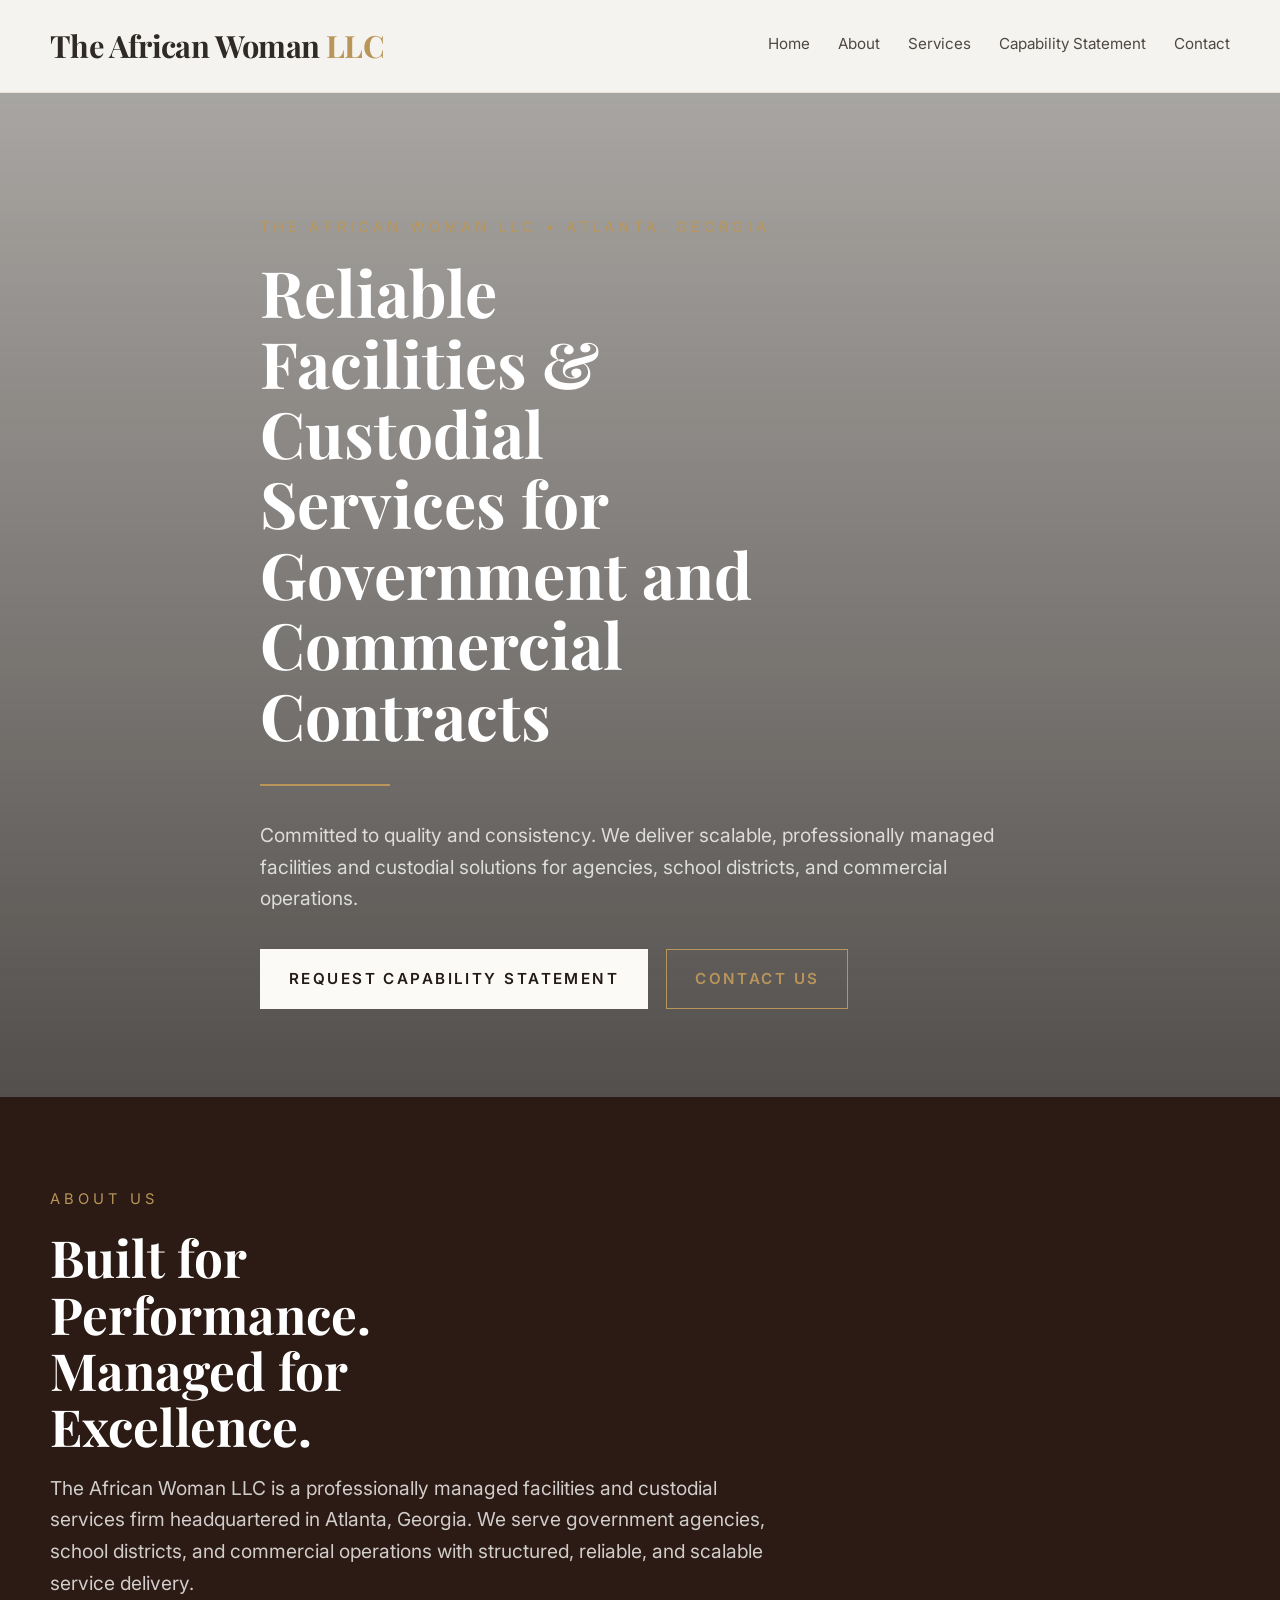
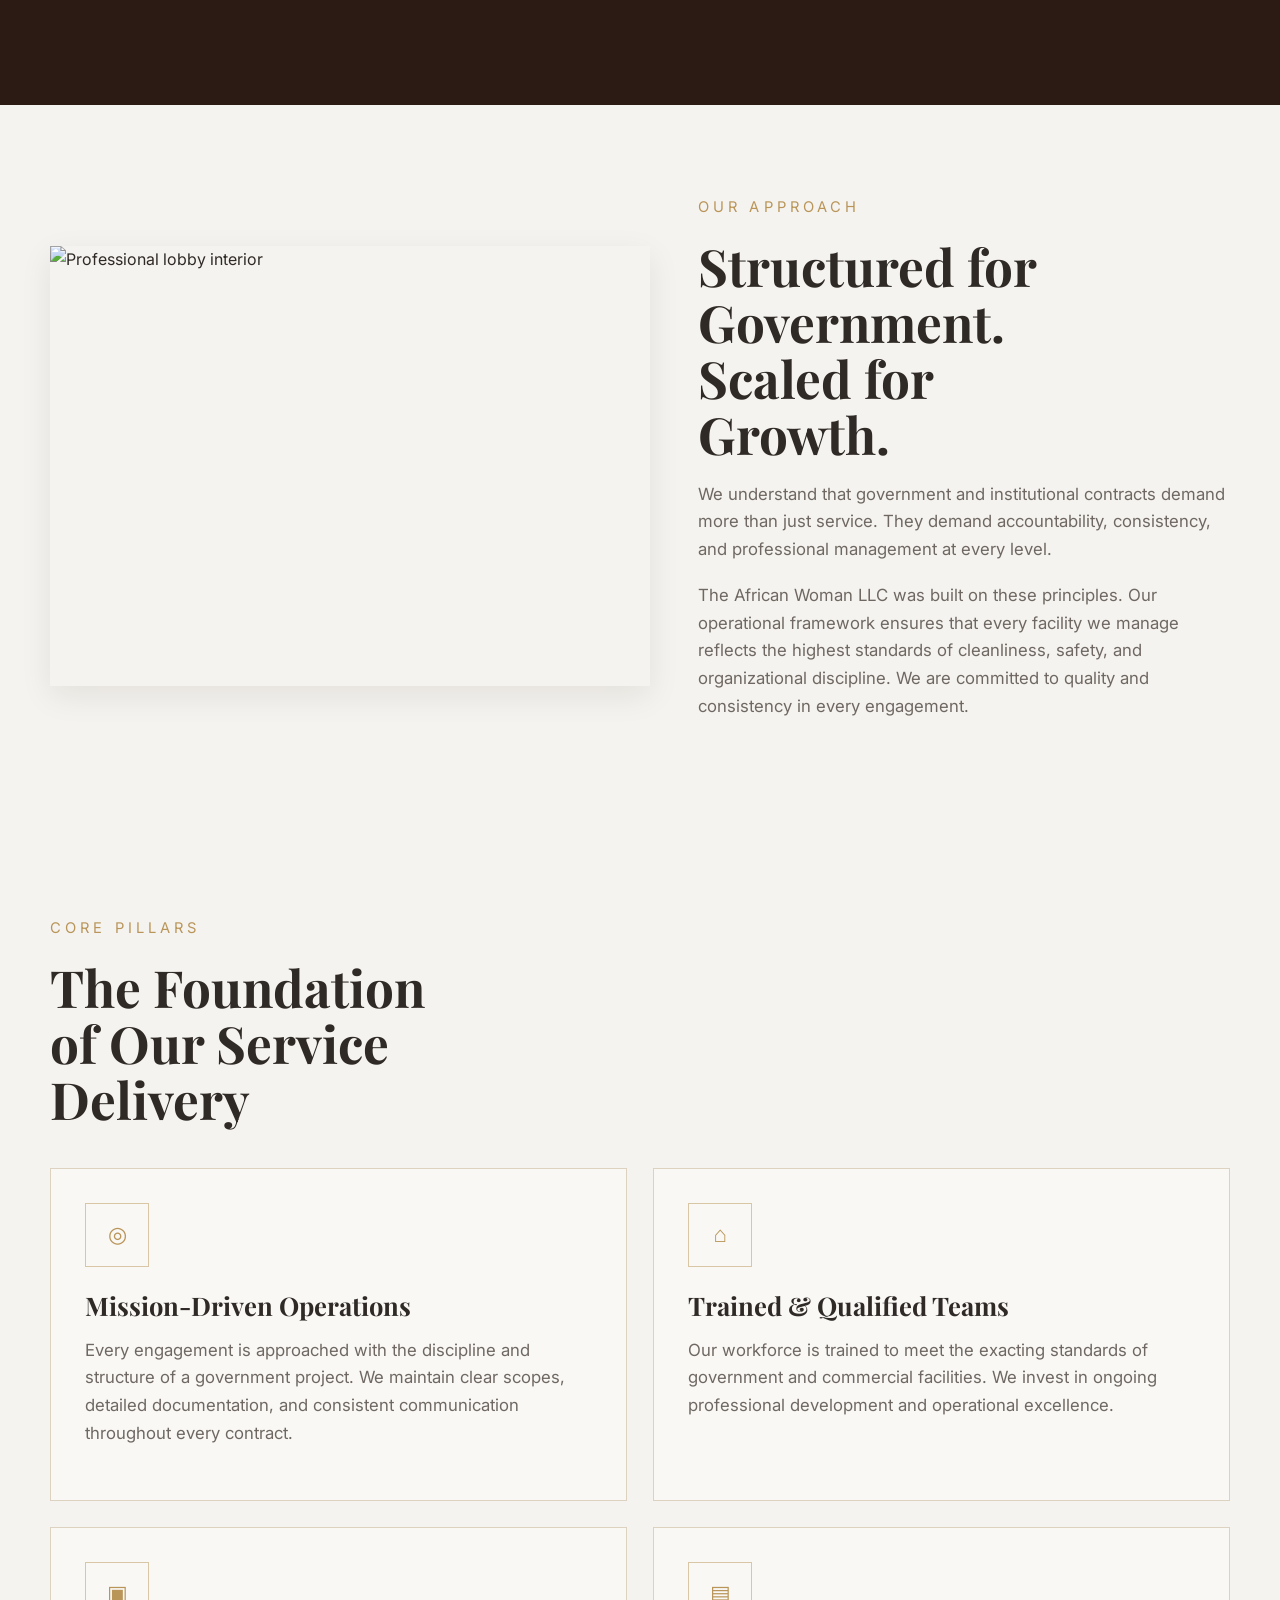
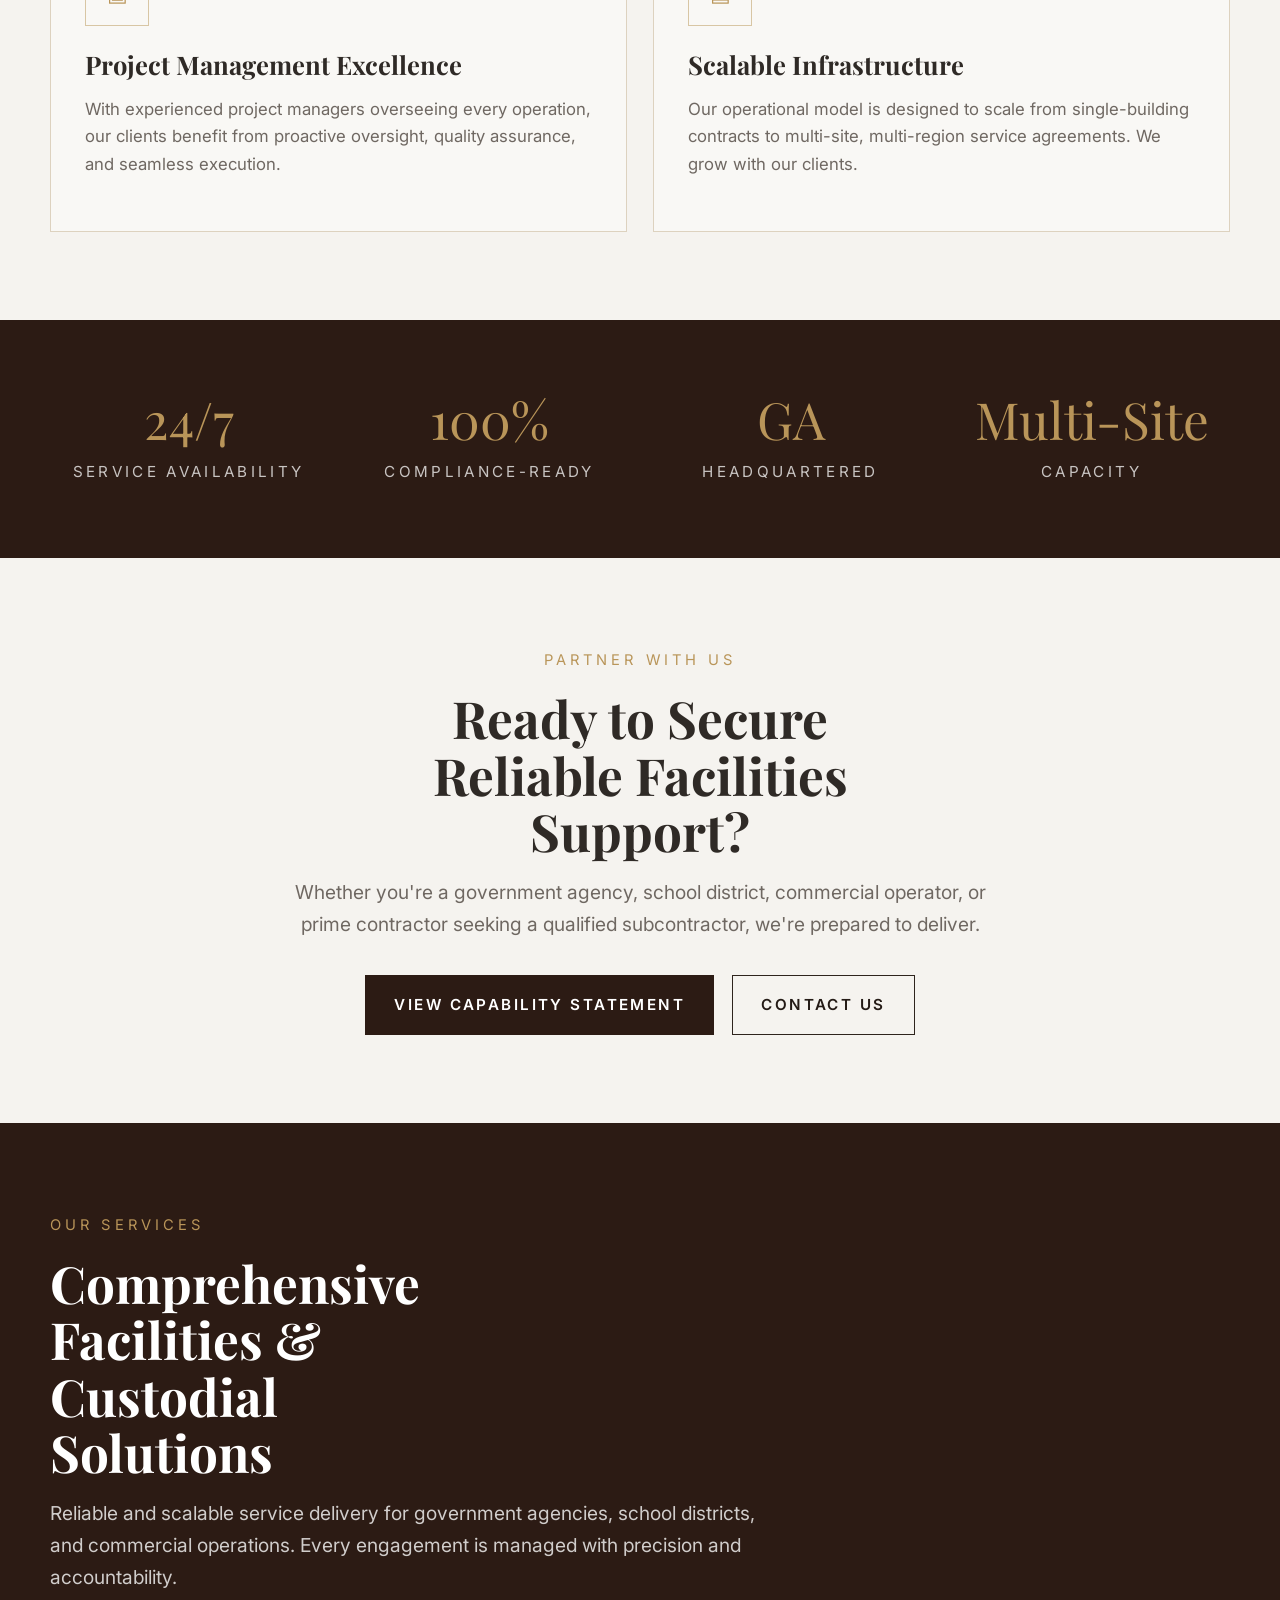
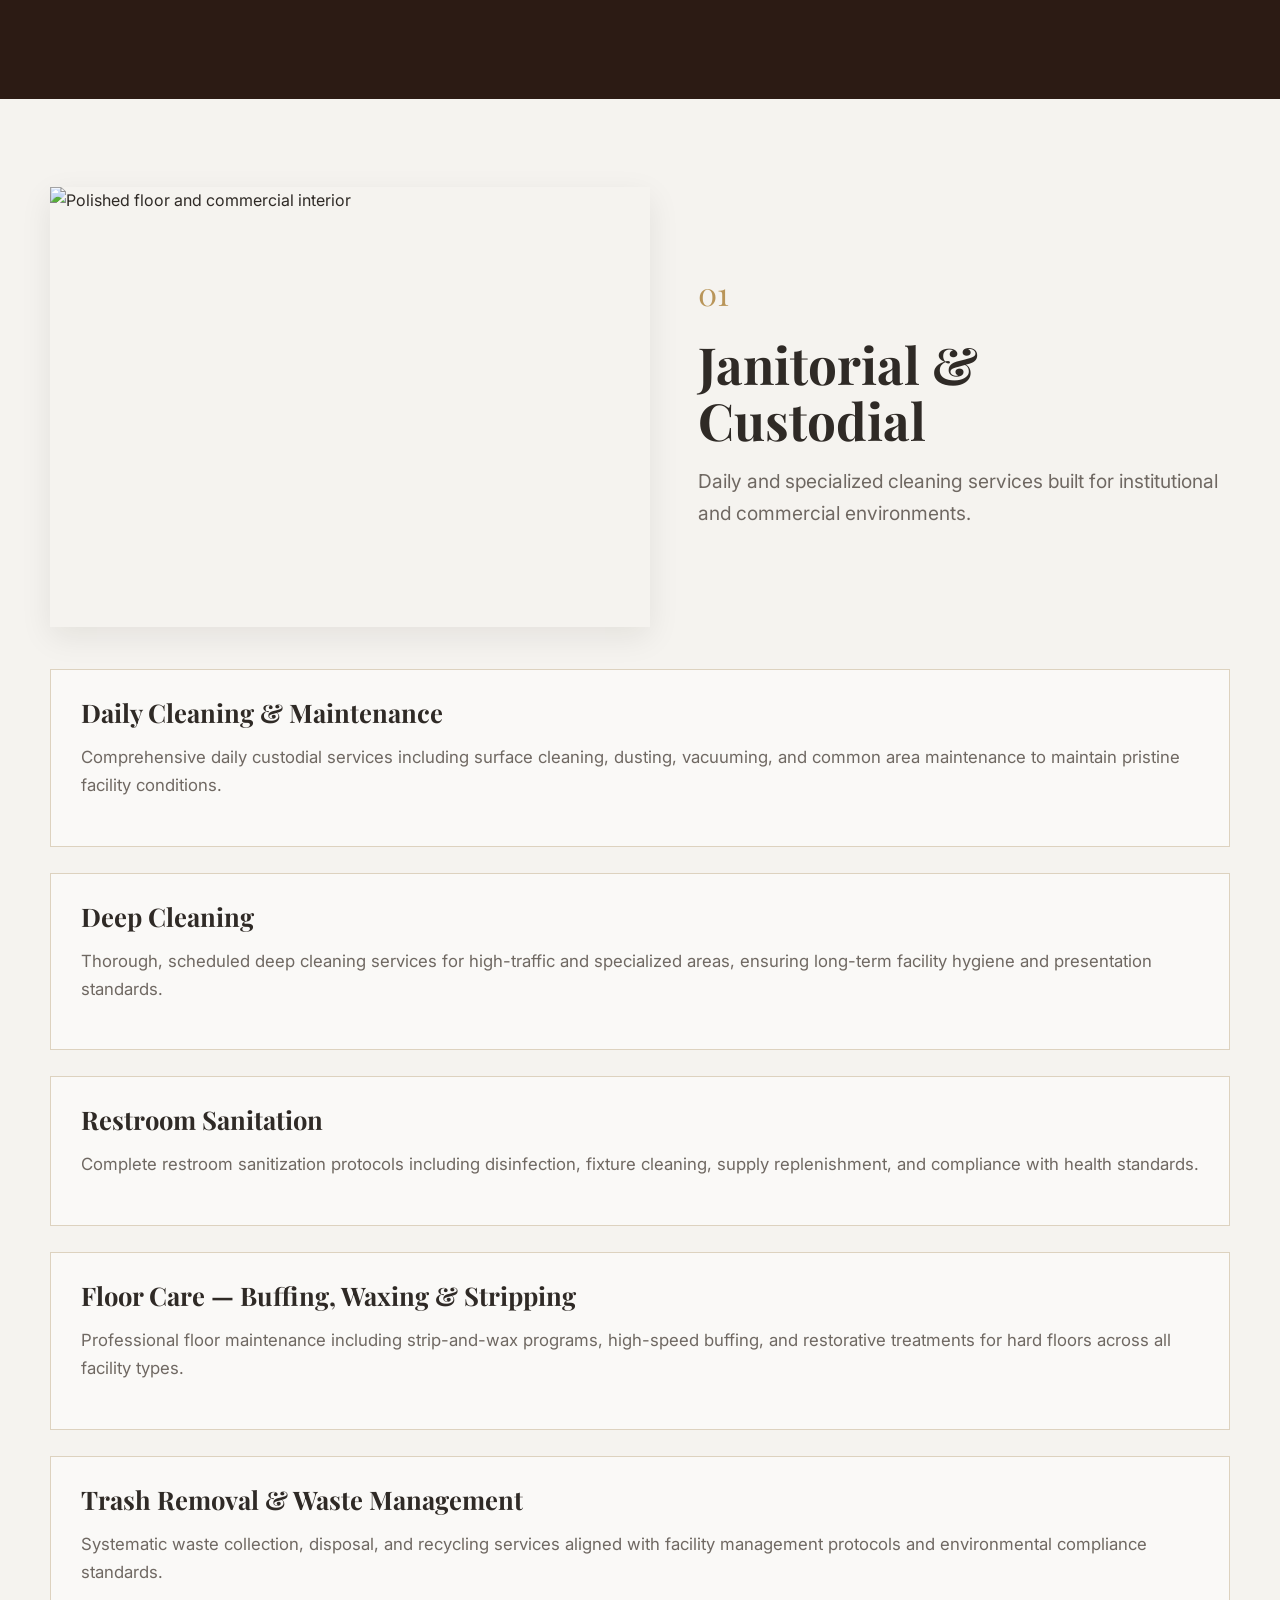
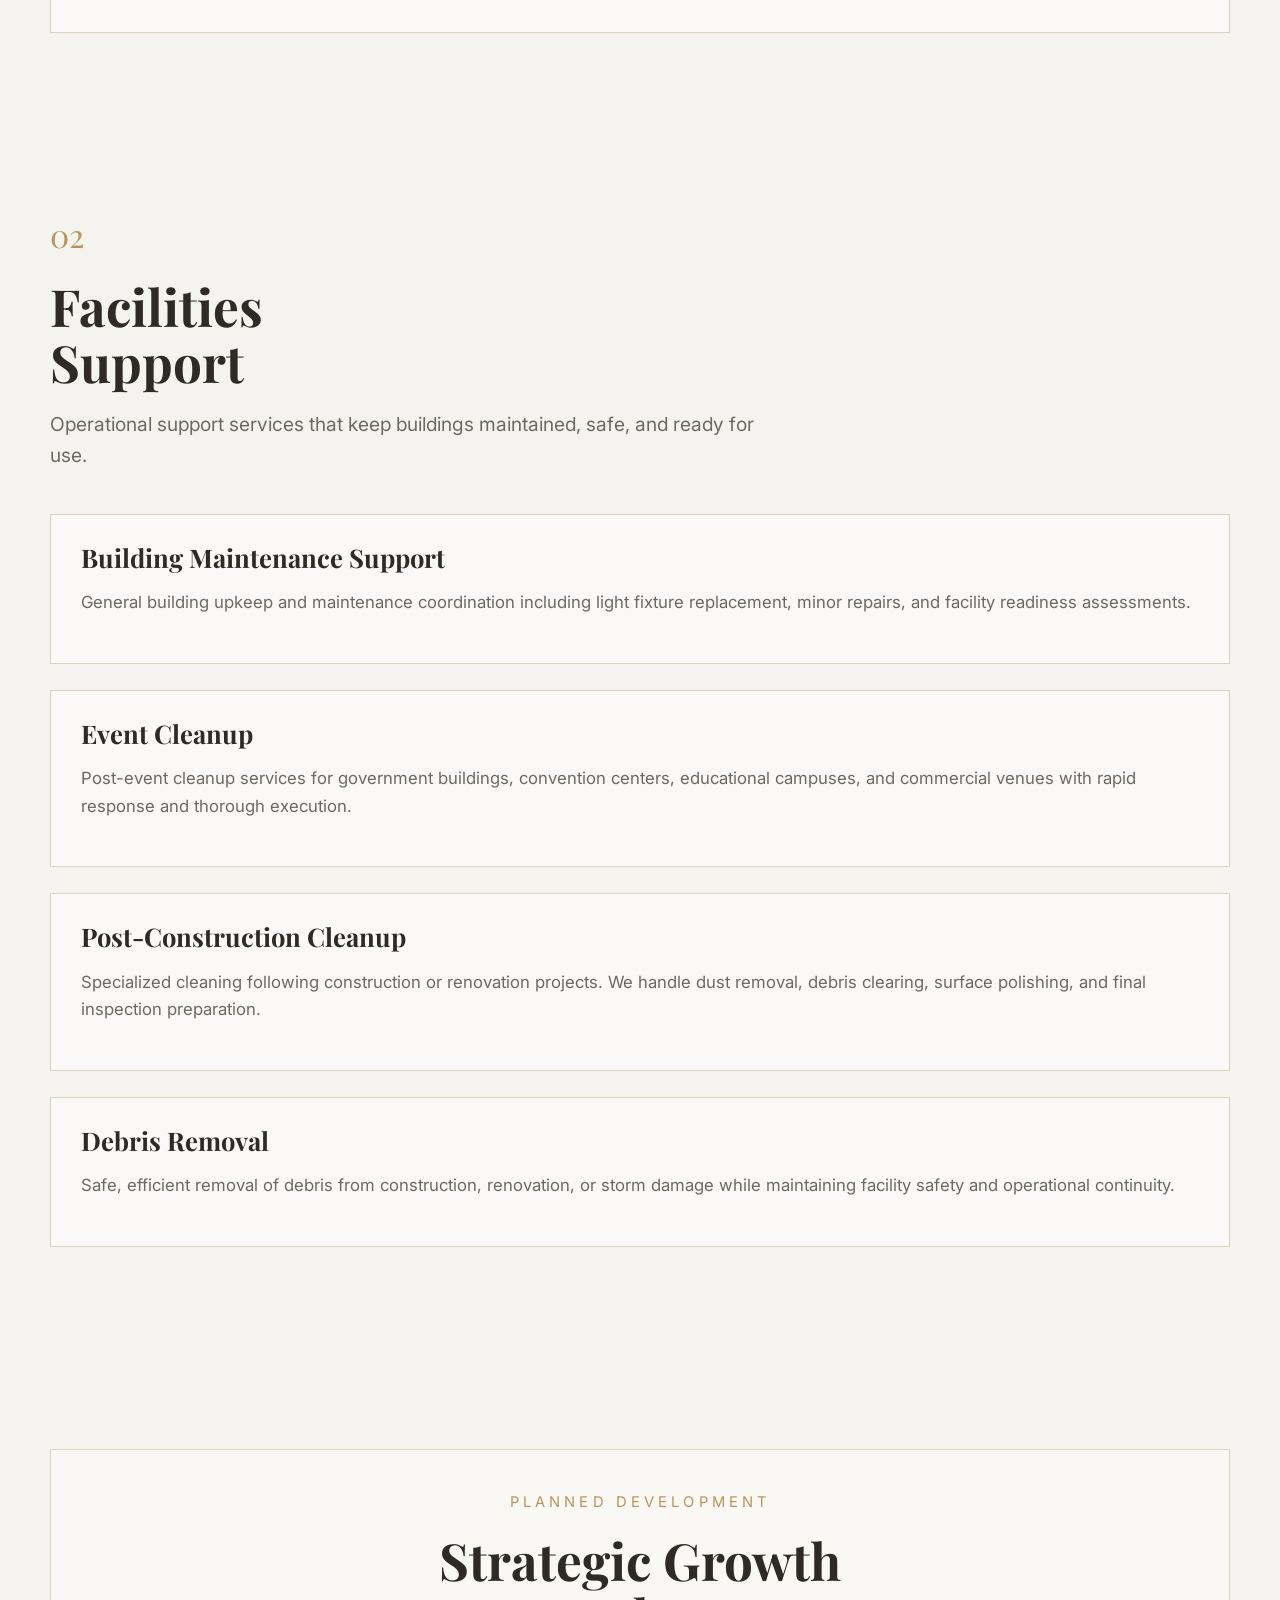
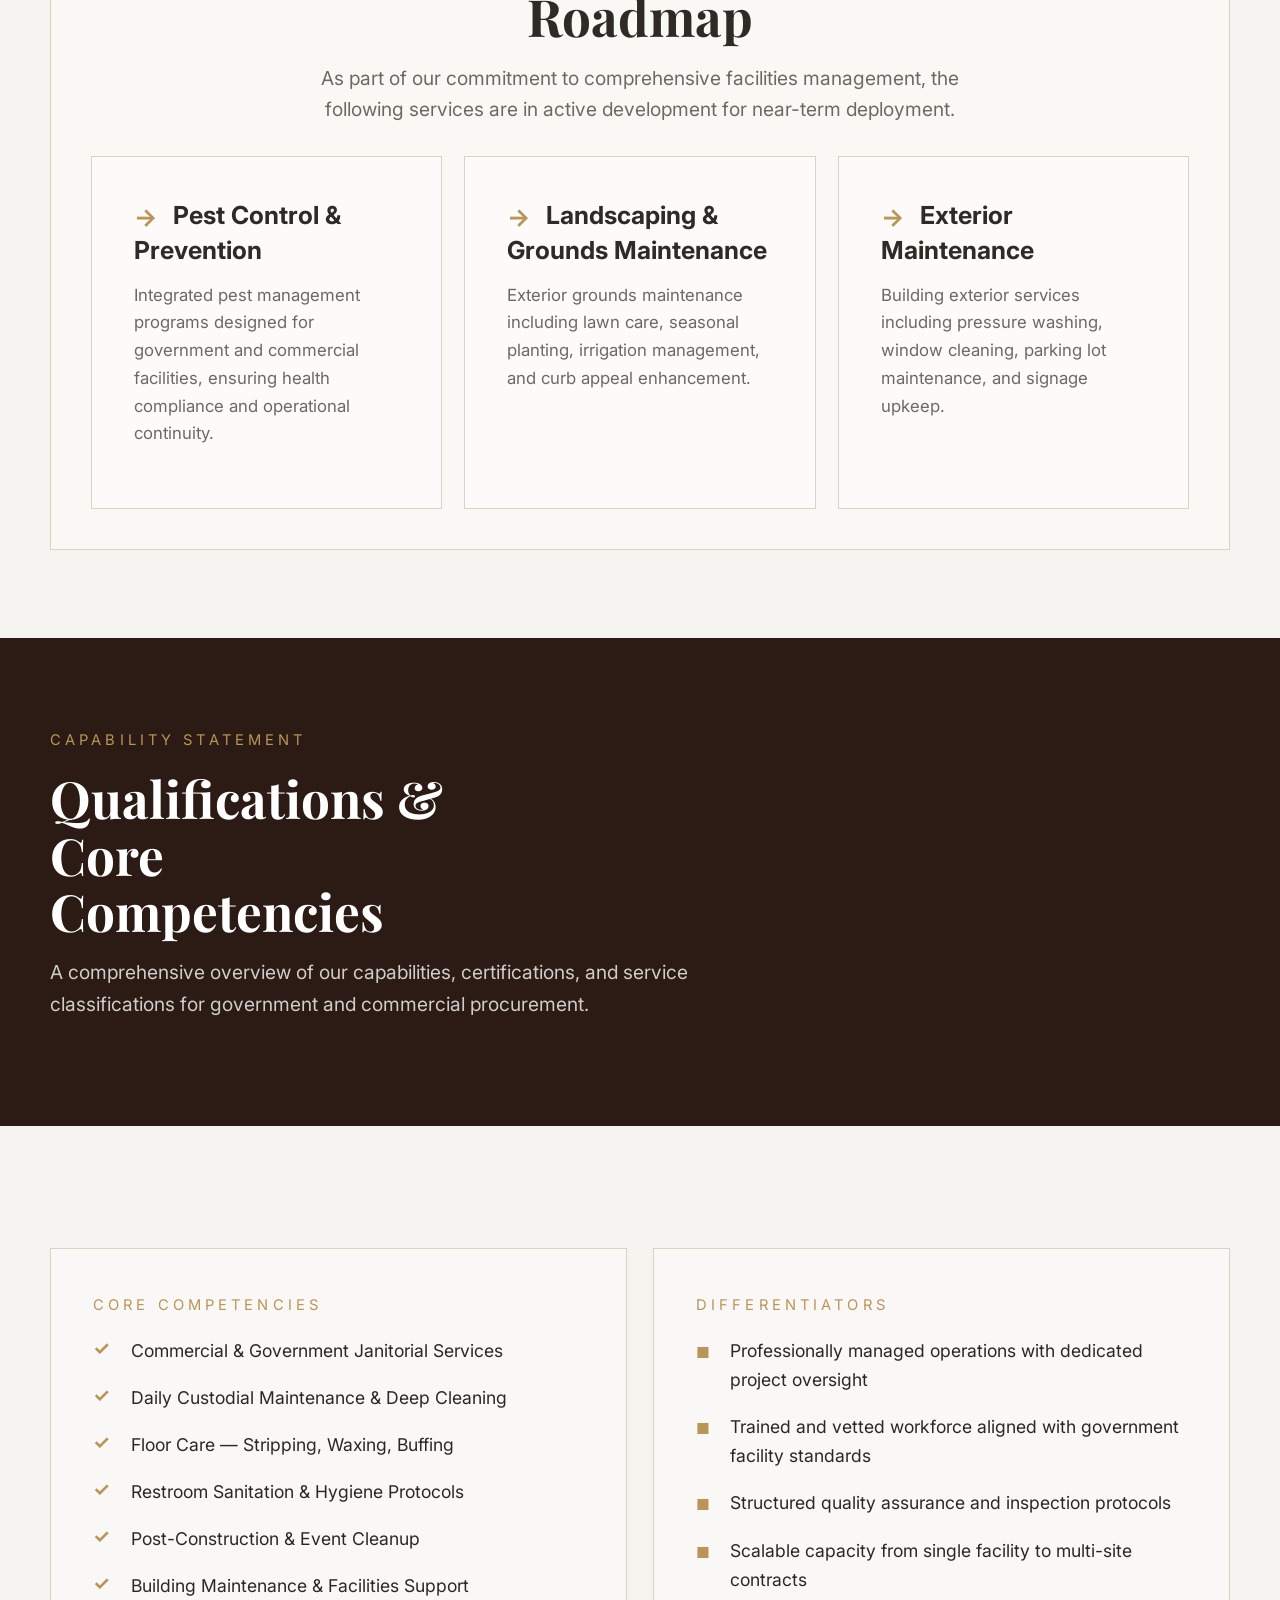
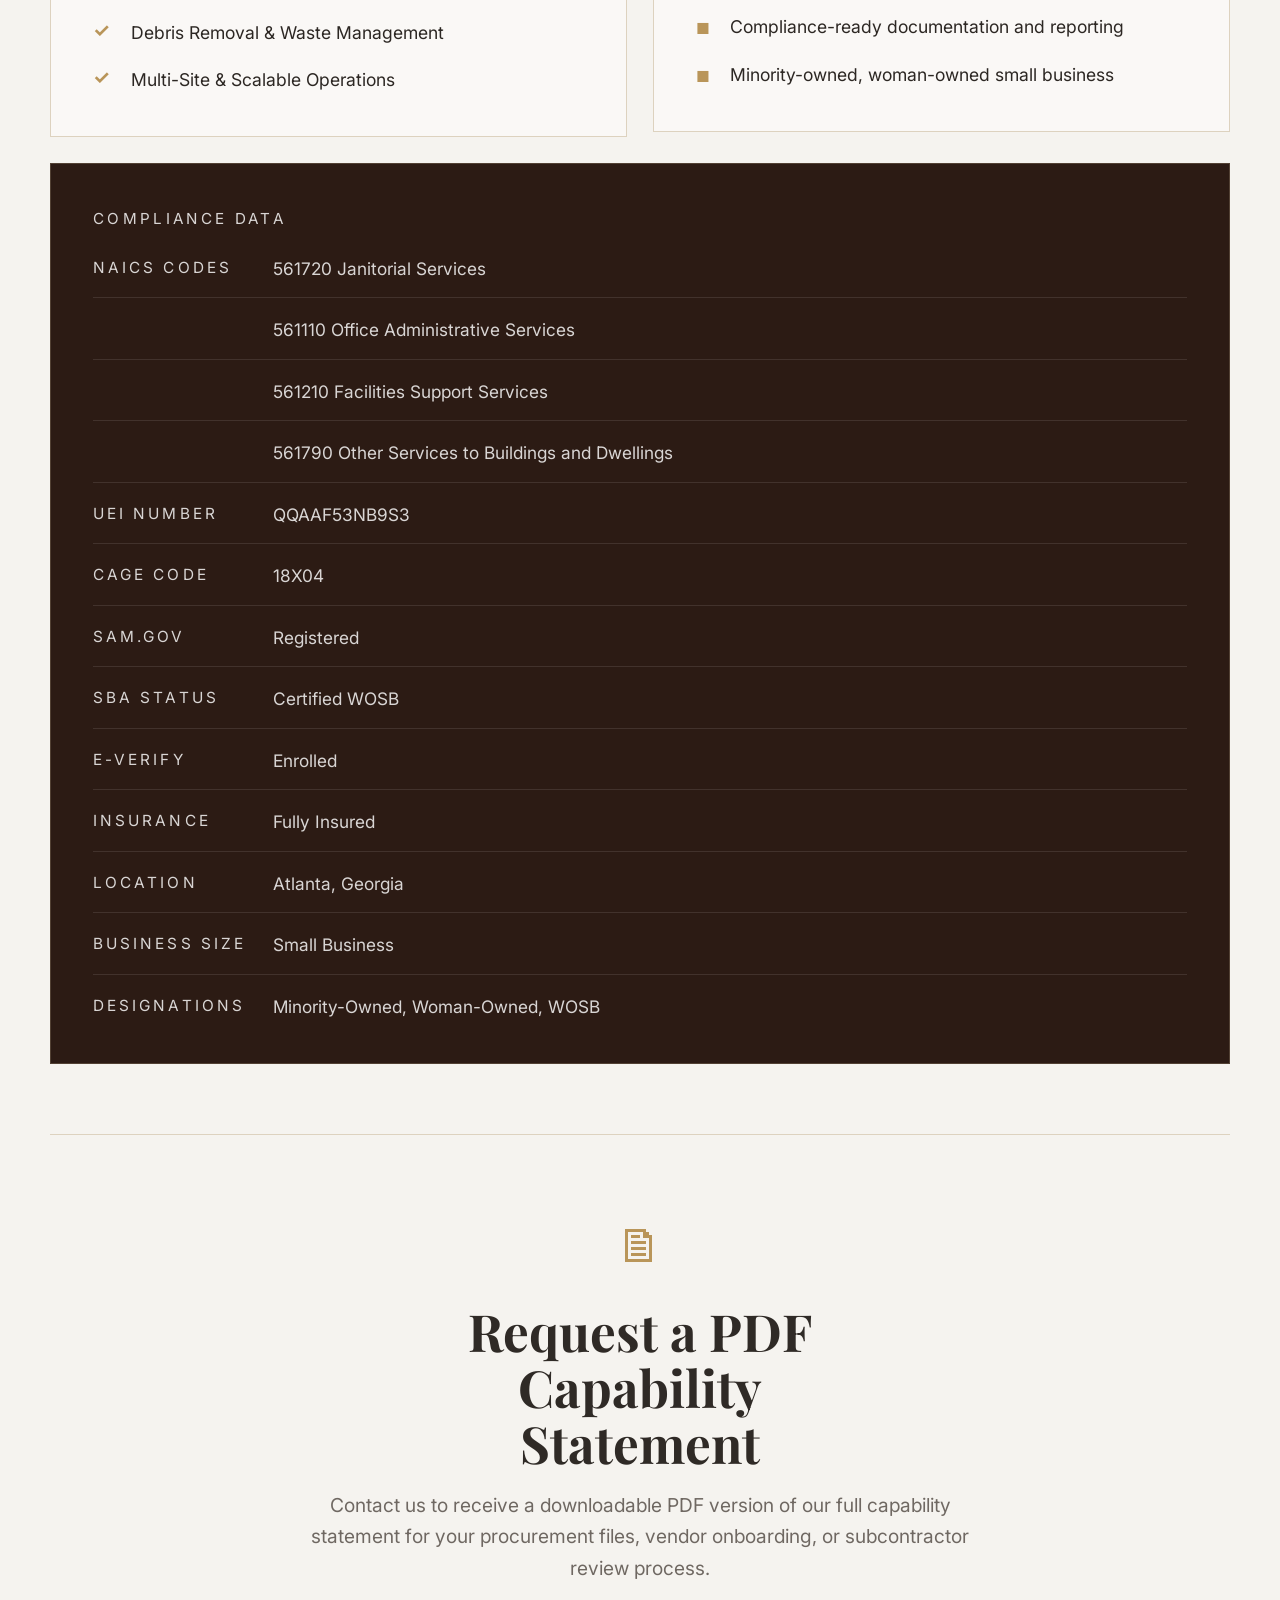
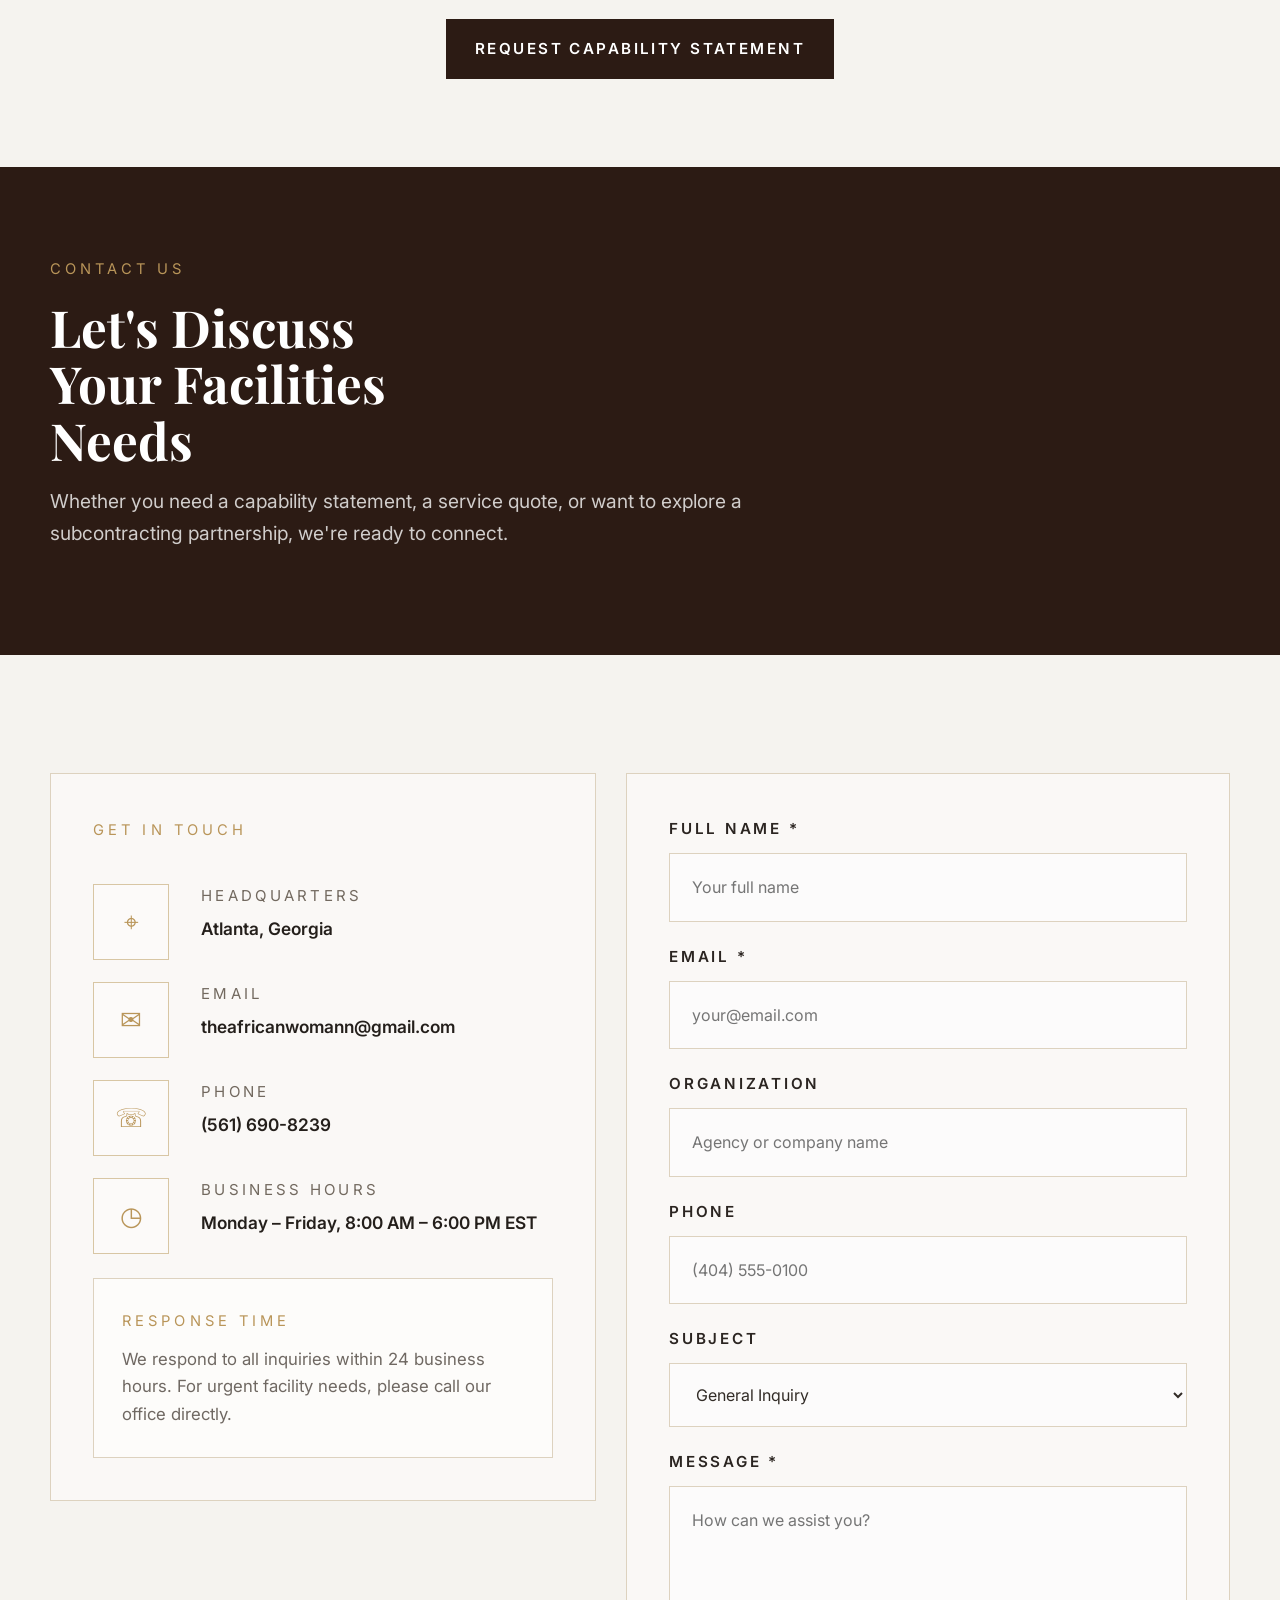
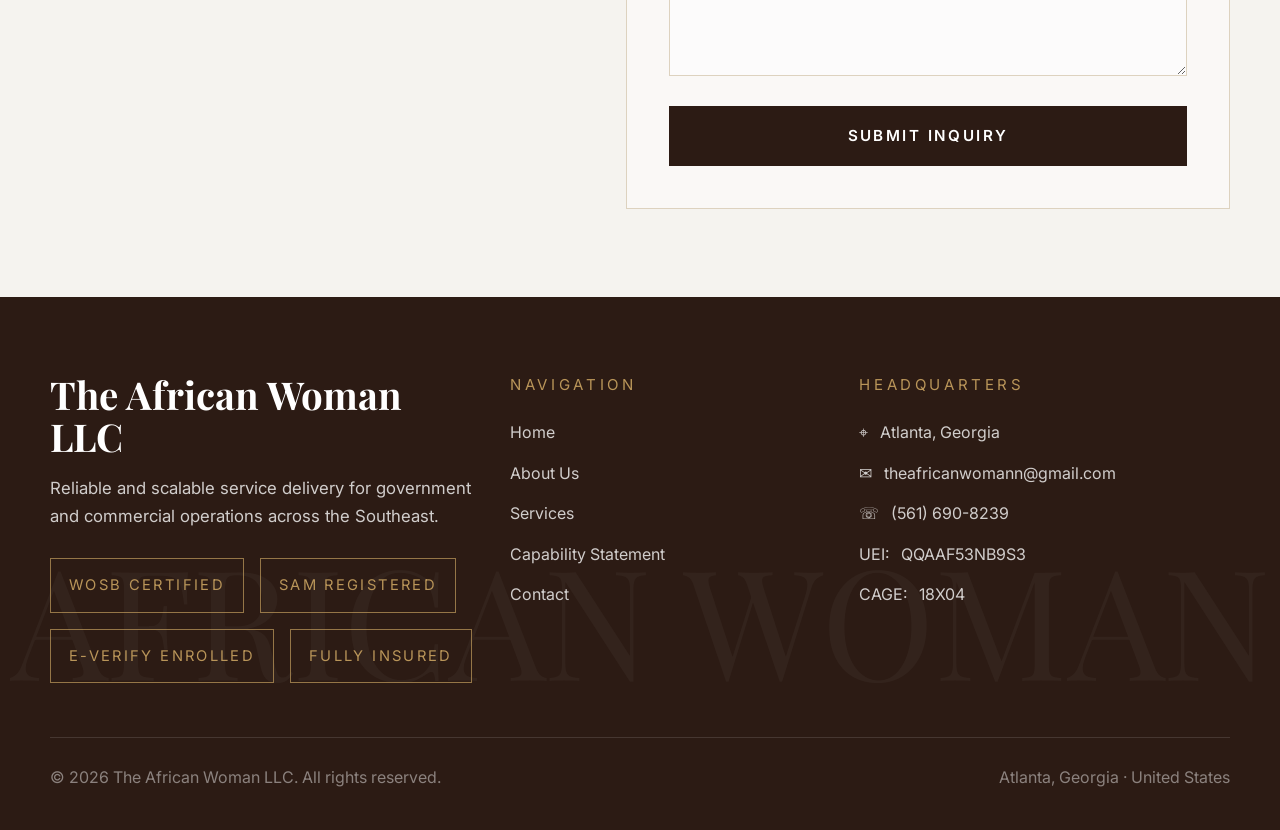
==== commit f1335a89: "Update Index.html" ====
--- a/Index.html
+++ b/Index.html
@@ -1,36 +1,20 @@
 <!DOCTYPE html>
-<html>
+<html lang="en">
 <head>
-	<meta http-equiv="content-type" content="text/html; charset=utf-8"/>
-	<title></title>
-	<meta name="generator" content="LibreOffice 25.8.4.2 (Linux)"/>
-	<meta name="created" content="00:00:00"/>
-	<meta name="changed" content="00:00:00"/>
-	<style type="text/css">
-		@page { size: 8.27in 11.69in; margin: 0.79in }
-		p { margin-bottom: 0.1in; line-height: 115%; background: transparent }
-		pre { font-size: 10pt; font-family: "Liberation Mono", monospace; background: transparent }
-	</style>
-</head>
-<body lang="en-US" link="#000080" vlink="#800000" dir="ltr"><pre>
-
-&lt;!DOCTYPE html&gt;
-&lt;html lang=&quot;en&quot;&gt;
-&lt;head&gt;
-  &lt;meta charset=&quot;UTF-8&quot; /&gt;
-  &lt;meta name=&quot;viewport&quot; content=&quot;width=device-width, initial-scale=1.0&quot; /&gt;
-  &lt;title&gt;The African Woman LLC&lt;/title&gt;
-  &lt;meta
-    name=&quot;description&quot;
-    content=&quot;Reliable facilities and custodial services for government and commercial contracts. The African Woman LLC is a WOSB-certified, SAM.gov registered, fully insured small business based in Atlanta, Georgia.&quot;
-  /&gt;
-  &lt;link rel=&quot;preconnect&quot; href=&quot;https://fonts.googleapis.com&quot; /&gt;
-  &lt;link rel=&quot;preconnect&quot; href=&quot;https://fonts.gstatic.com&quot; crossorigin /&gt;
-  &lt;link
-    href=&quot;https://fonts.googleapis.com/css2?family=Inter:wght@300;400;500;600;700&amp;family=Playfair+Display:wght@600;700&amp;display=swap&quot;
-    rel=&quot;stylesheet&quot;
-  /&gt;
-  &lt;style&gt;
+  <meta charset="UTF-8" />
+  <meta name="viewport" content="width=device-width, initial-scale=1.0" />
+  <title>The African Woman LLC</title>
+  <meta
+    name="description"
+    content="Reliable facilities and custodial services for government and commercial contracts. The African Woman LLC is a WOSB-certified, SAM.gov registered, fully insured small business based in Atlanta, Georgia."
+  />
+  <link rel="preconnect" href="https://fonts.googleapis.com" />
+  <link rel="preconnect" href="https://fonts.gstatic.com" crossorigin />
+  <link
+    href="https://fonts.googleapis.com/css2?family=Inter:wght@300;400;500;600;700&family=Playfair+Display:wght@600;700&display=swap"
+    rel="stylesheet"
+  />
+  <style>
     :root {
       --bg: #f5f3ef;
       --bg-soft: #f2efea;
@@ -58,7 +42,7 @@
 
     body {
       margin: 0;
-      font-family: &quot;Inter&quot;, sans-serif;
+      font-family: "Inter", sans-serif;
       background: var(--bg);
       color: var(--text);
       line-height: 1.65;
@@ -104,7 +88,7 @@
     }
 
     h1, h2, h3, h4 {
-      font-family: &quot;Playfair Display&quot;, serif;
+      font-family: "Playfair Display", serif;
       line-height: 1.1;
       margin: 0 0 18px;
       font-weight: 700;
@@ -154,7 +138,7 @@
     }
 
     .brand {
-      font-family: &quot;Playfair Display&quot;, serif;
+      font-family: "Playfair Display", serif;
       font-size: clamp(1.5rem, 2.4vw, 2.2rem);
       font-weight: 700;
       letter-spacing: -0.02em;
@@ -179,7 +163,7 @@
     }
 
     .desktop-links a::after {
-      content: &quot;&quot;;
+      content: "";
       position: absolute;
       left: 0;
       bottom: 0;
@@ -218,7 +202,7 @@
 
     .menu-icon::before,
     .menu-icon::after {
-      content: &quot;&quot;;
+      content: "";
       position: absolute;
       left: 0;
     }
@@ -277,7 +261,7 @@
       color: var(--white);
       background:
         linear-gradient(to bottom, rgba(20,16,14,0.34), rgba(20,16,14,0.72)),
-        url(&quot;https://images.unsplash.com/photo-1497366754035-f200968a6e72?auto=format&amp;fit=crop&amp;w=1800&amp;q=80&quot;)
+        url("https://images.unsplash.com/photo-1497366754035-f200968a6e72?auto=format&fit=crop&w=1800&q=80")
         center center / cover no-repeat;
     }
 
@@ -421,7 +405,7 @@
     }
 
     .stat-number {
-      font-family: &quot;Playfair Display&quot;, serif;
+      font-family: "Playfair Display", serif;
       font-size: clamp(2.2rem, 4vw, 4rem);
       color: var(--gold);
       line-height: 1;
@@ -454,7 +438,7 @@
     .service-number {
       color: var(--gold);
       font-size: 2rem;
-      font-family: &quot;Playfair Display&quot;, serif;
+      font-family: "Playfair Display", serif;
       margin-bottom: 16px;
     }
 
@@ -485,7 +469,7 @@
     }
 
     .roadmap-card h4 {
-      font-family: &quot;Inter&quot;, sans-serif;
+      font-family: "Inter", sans-serif;
       font-size: 1.55rem;
       line-height: 1.35;
       margin-bottom: 14px;
@@ -704,12 +688,12 @@
     }
 
     .footer::before {
-      content: &quot;AFRICAN WOMAN&quot;;
+      content: "AFRICAN WOMAN";
       position: absolute;
       left: 50%;
       bottom: 86px;
       transform: translateX(-50%);
-      font-family: &quot;Playfair Display&quot;, serif;
+      font-family: "Playfair Display", serif;
       font-size: clamp(4rem, 12vw, 12rem);
       color: rgba(255,255,255,0.035);
       white-space: nowrap;
@@ -862,608 +846,606 @@
         flex-direction: column;
       }
     }
-  &lt;/style&gt;
-&lt;/head&gt;
-&lt;body&gt;
-  &lt;header class=&quot;header&quot;&gt;
-    &lt;div class=&quot;container nav&quot;&gt;
-      &lt;a href=&quot;#home&quot; class=&quot;brand&quot;&gt;The African Woman &lt;span class=&quot;gold&quot;&gt;LLC&lt;/span&gt;&lt;/a&gt;
-
-      &lt;nav class=&quot;desktop-links&quot; aria-label=&quot;Primary&quot;&gt;
-        &lt;a href=&quot;#home&quot;&gt;Home&lt;/a&gt;
-        &lt;a href=&quot;#about&quot;&gt;About&lt;/a&gt;
-        &lt;a href=&quot;#services&quot;&gt;Services&lt;/a&gt;
-        &lt;a href=&quot;#capability&quot;&gt;Capability Statement&lt;/a&gt;
-        &lt;a href=&quot;#contact&quot;&gt;Contact&lt;/a&gt;
-      &lt;/nav&gt;
-
-      &lt;button class=&quot;menu-btn&quot; id=&quot;menuBtn&quot; aria-label=&quot;Open menu&quot; aria-expanded=&quot;false&quot;&gt;
-        &lt;span class=&quot;menu-icon&quot;&gt;&lt;/span&gt;
-      &lt;/button&gt;
-    &lt;/div&gt;
-
-    &lt;div class=&quot;mobile-panel&quot; id=&quot;mobilePanel&quot;&gt;
-      &lt;div class=&quot;container mobile-links&quot;&gt;
-        &lt;a href=&quot;#home&quot;&gt;Home&lt;/a&gt;
-        &lt;a href=&quot;#about&quot;&gt;About&lt;/a&gt;
-        &lt;a href=&quot;#services&quot;&gt;Services&lt;/a&gt;
-        &lt;a href=&quot;#capability&quot;&gt;Capability Statement&lt;/a&gt;
-        &lt;a href=&quot;#contact&quot;&gt;Contact&lt;/a&gt;
-      &lt;/div&gt;
-    &lt;/div&gt;
-  &lt;/header&gt;
-
-  &lt;main&gt;
-    &lt;section class=&quot;hero&quot; id=&quot;home&quot;&gt;
-      &lt;div class=&quot;container hero-content&quot;&gt;
-        &lt;div class=&quot;eyebrow&quot;&gt;The African Woman LLC • Atlanta, Georgia&lt;/div&gt;
-        &lt;h1&gt;Reliable Facilities &amp; Custodial Services for Government and Commercial Contracts&lt;/h1&gt;
-        &lt;div class=&quot;divider-line&quot;&gt;&lt;/div&gt;
-        &lt;p class=&quot;lead&quot;&gt;
+  </style>
+</head>
+<body>
+  <header class="header">
+    <div class="container nav">
+      <a href="#home" class="brand">The African Woman <span class="gold">LLC</span></a>
+
+      <nav class="desktop-links" aria-label="Primary">
+        <a href="#home">Home</a>
+        <a href="#about">About</a>
+        <a href="#services">Services</a>
+        <a href="#capability">Capability Statement</a>
+        <a href="#contact">Contact</a>
+      </nav>
+
+      <button class="menu-btn" id="menuBtn" aria-label="Open menu" aria-expanded="false">
+        <span class="menu-icon"></span>
+      </button>
+    </div>
+
+    <div class="mobile-panel" id="mobilePanel">
+      <div class="container mobile-links">
+        <a href="#home">Home</a>
+        <a href="#about">About</a>
+        <a href="#services">Services</a>
+        <a href="#capability">Capability Statement</a>
+        <a href="#contact">Contact</a>
+      </div>
+    </div>
+  </header>
+
+  <main>
+    <section class="hero" id="home">
+      <div class="container hero-content">
+        <div class="eyebrow">The African Woman LLC • Atlanta, Georgia</div>
+        <h1>Reliable Facilities & Custodial Services for Government and Commercial Contracts</h1>
+        <div class="divider-line"></div>
+        <p class="lead">
           Committed to quality and consistency. We deliver scalable, professionally managed
           facilities and custodial solutions for agencies, school districts, and commercial operations.
-        &lt;/p&gt;
-        &lt;div class=&quot;hero-actions&quot;&gt;
-          &lt;a href=&quot;#capability-request&quot; class=&quot;btn btn-light&quot;&gt;Request Capability Statement&lt;/a&gt;
-          &lt;a href=&quot;#contact&quot; class=&quot;btn btn-outline-light&quot;&gt;Contact Us&lt;/a&gt;
-        &lt;/div&gt;
-      &lt;/div&gt;
-    &lt;/section&gt;
-
-    &lt;section class=&quot;section dark-section&quot; id=&quot;about&quot;&gt;
-      &lt;div class=&quot;container&quot;&gt;
-        &lt;div class=&quot;eyebrow&quot;&gt;About Us&lt;/div&gt;
-        &lt;h2&gt;Built for Performance. Managed for Excellence.&lt;/h2&gt;
-        &lt;p class=&quot;lead&quot;&gt;
+        </p>
+        <div class="hero-actions">
+          <a href="#capability-request" class="btn btn-light">Request Capability Statement</a>
+          <a href="#contact" class="btn btn-outline-light">Contact Us</a>
+        </div>
+      </div>
+    </section>
+
+    <section class="section dark-section" id="about">
+      <div class="container">
+        <div class="eyebrow">About Us</div>
+        <h2>Built for Performance. Managed for Excellence.</h2>
+        <p class="lead">
           The African Woman LLC is a professionally managed facilities and custodial services firm
           headquartered in Atlanta, Georgia. We serve government agencies, school districts, and
           commercial operations with structured, reliable, and scalable service delivery.
-        &lt;/p&gt;
-      &lt;/div&gt;
-    &lt;/section&gt;
-
-    &lt;section class=&quot;section light-section&quot;&gt;
-      &lt;div class=&quot;container section-grid&quot;&gt;
-        &lt;div class=&quot;image-frame&quot;&gt;
-          &lt;img
-            src=&quot;https://images.unsplash.com/photo-1497366412874-3415097a27e7?auto=format&amp;fit=crop&amp;w=1400&amp;q=80&quot;
-            alt=&quot;Professional lobby interior&quot;
-          /&gt;
-        &lt;/div&gt;
-        &lt;div&gt;
-          &lt;div class=&quot;eyebrow&quot;&gt;Our Approach&lt;/div&gt;
-          &lt;h2&gt;Structured for Government. Scaled for Growth.&lt;/h2&gt;
-          &lt;p&gt;
+        </p>
+      </div>
+    </section>
+
+    <section class="section light-section">
+      <div class="container section-grid">
+        <div class="image-frame">
+          <img
+            src="https://images.unsplash.com/photo-1497366412874-3415097a27e7?auto=format&fit=crop&w=1400&q=80"
+            alt="Professional lobby interior"
+          />
+        </div>
+        <div>
+          <div class="eyebrow">Our Approach</div>
+          <h2>Structured for Government. Scaled for Growth.</h2>
+          <p>
             We understand that government and institutional contracts demand more than just service.
             They demand accountability, consistency, and professional management at every level.
-          &lt;/p&gt;
-          &lt;p&gt;
+          </p>
+          <p>
             The African Woman LLC was built on these principles. Our operational framework ensures
             that every facility we manage reflects the highest standards of cleanliness, safety, and
             organizational discipline. We are committed to quality and consistency in every engagement.
-          &lt;/p&gt;
-        &lt;/div&gt;
-      &lt;/div&gt;
-    &lt;/section&gt;
-
-    &lt;section class=&quot;section light-section&quot;&gt;
-      &lt;div class=&quot;container&quot;&gt;
-        &lt;div class=&quot;eyebrow&quot;&gt;Core Pillars&lt;/div&gt;
-        &lt;h2&gt;The Foundation of Our Service Delivery&lt;/h2&gt;
-
-        &lt;div class=&quot;feature-grid&quot;&gt;
-          &lt;article class=&quot;feature-card&quot;&gt;
-            &lt;div class=&quot;feature-icon&quot;&gt;◎&lt;/div&gt;
-            &lt;h3&gt;Mission-Driven Operations&lt;/h3&gt;
-            &lt;p&gt;
+          </p>
+        </div>
+      </div>
+    </section>
+
+    <section class="section light-section">
+      <div class="container">
+        <div class="eyebrow">Core Pillars</div>
+        <h2>The Foundation of Our Service Delivery</h2>
+
+        <div class="feature-grid">
+          <article class="feature-card">
+            <div class="feature-icon">◎</div>
+            <h3>Mission-Driven Operations</h3>
+            <p>
               Every engagement is approached with the discipline and structure of a government
               project. We maintain clear scopes, detailed documentation, and consistent communication
               throughout every contract.
-            &lt;/p&gt;
-          &lt;/article&gt;
-
-          &lt;article class=&quot;feature-card&quot;&gt;
-            &lt;div class=&quot;feature-icon&quot;&gt;⌂&lt;/div&gt;
-            &lt;h3&gt;Trained &amp; Qualified Teams&lt;/h3&gt;
-            &lt;p&gt;
+            </p>
+          </article>
+
+          <article class="feature-card">
+            <div class="feature-icon">⌂</div>
+            <h3>Trained & Qualified Teams</h3>
+            <p>
               Our workforce is trained to meet the exacting standards of government and commercial
               facilities. We invest in ongoing professional development and operational excellence.
-            &lt;/p&gt;
-          &lt;/article&gt;
-
-          &lt;article class=&quot;feature-card&quot;&gt;
-            &lt;div class=&quot;feature-icon&quot;&gt;▣&lt;/div&gt;
-            &lt;h3&gt;Project Management Excellence&lt;/h3&gt;
-            &lt;p&gt;
+            </p>
+          </article>
+
+          <article class="feature-card">
+            <div class="feature-icon">▣</div>
+            <h3>Project Management Excellence</h3>
+            <p>
               With experienced project managers overseeing every operation, our clients benefit from
               proactive oversight, quality assurance, and seamless execution.
-            &lt;/p&gt;
-          &lt;/article&gt;
-
-          &lt;article class=&quot;feature-card&quot;&gt;
-            &lt;div class=&quot;feature-icon&quot;&gt;▤&lt;/div&gt;
-            &lt;h3&gt;Scalable Infrastructure&lt;/h3&gt;
-            &lt;p&gt;
+            </p>
+          </article>
+
+          <article class="feature-card">
+            <div class="feature-icon">▤</div>
+            <h3>Scalable Infrastructure</h3>
+            <p>
               Our operational model is designed to scale from single-building contracts to multi-site,
               multi-region service agreements. We grow with our clients.
-            &lt;/p&gt;
-          &lt;/article&gt;
-        &lt;/div&gt;
-      &lt;/div&gt;
-    &lt;/section&gt;
-
-    &lt;section class=&quot;section-tight stats-band&quot;&gt;
-      &lt;div class=&quot;container&quot;&gt;
-        &lt;div class=&quot;stats-grid&quot;&gt;
-          &lt;div class=&quot;stat-item&quot;&gt;
-            &lt;div class=&quot;stat-number&quot;&gt;24/7&lt;/div&gt;
-            &lt;div class=&quot;stat-label&quot;&gt;Service Availability&lt;/div&gt;
-          &lt;/div&gt;
-          &lt;div class=&quot;stat-item&quot;&gt;
-            &lt;div class=&quot;stat-number&quot;&gt;100%&lt;/div&gt;
-            &lt;div class=&quot;stat-label&quot;&gt;Compliance-Ready&lt;/div&gt;
-          &lt;/div&gt;
-          &lt;div class=&quot;stat-item&quot;&gt;
-            &lt;div class=&quot;stat-number&quot;&gt;GA&lt;/div&gt;
-            &lt;div class=&quot;stat-label&quot;&gt;Headquartered&lt;/div&gt;
-          &lt;/div&gt;
-          &lt;div class=&quot;stat-item&quot;&gt;
-            &lt;div class=&quot;stat-number&quot;&gt;Multi-Site&lt;/div&gt;
-            &lt;div class=&quot;stat-label&quot;&gt;Capacity&lt;/div&gt;
-          &lt;/div&gt;
-        &lt;/div&gt;
-      &lt;/div&gt;
-    &lt;/section&gt;
-
-    &lt;section class=&quot;section light-section&quot;&gt;
-      &lt;div class=&quot;container&quot; style=&quot;text-align:center;&quot;&gt;
-        &lt;div class=&quot;eyebrow&quot;&gt;Partner With Us&lt;/div&gt;
-        &lt;h2 style=&quot;max-width: 16ch; margin-inline:auto;&quot;&gt;Ready to Secure Reliable Facilities Support?&lt;/h2&gt;
-        &lt;p class=&quot;lead&quot; style=&quot;margin-inline:auto;&quot;&gt;
+            </p>
+          </article>
+        </div>
+      </div>
+    </section>
+
+    <section class="section-tight stats-band">
+      <div class="container">
+        <div class="stats-grid">
+          <div class="stat-item">
+            <div class="stat-number">24/7</div>
+            <div class="stat-label">Service Availability</div>
+          </div>
+          <div class="stat-item">
+            <div class="stat-number">100%</div>
+            <div class="stat-label">Compliance-Ready</div>
+          </div>
+          <div class="stat-item">
+            <div class="stat-number">GA</div>
+            <div class="stat-label">Headquartered</div>
+          </div>
+          <div class="stat-item">
+            <div class="stat-number">Multi-Site</div>
+            <div class="stat-label">Capacity</div>
+          </div>
+        </div>
+      </div>
+    </section>
+
+    <section class="section light-section">
+      <div class="container" style="text-align:center;">
+        <div class="eyebrow">Partner With Us</div>
+        <h2 style="max-width: 16ch; margin-inline:auto;">Ready to Secure Reliable Facilities Support?</h2>
+        <p class="lead" style="margin-inline:auto;">
           Whether you're a government agency, school district, commercial operator, or prime
           contractor seeking a qualified subcontractor, we're prepared to deliver.
-        &lt;/p&gt;
-        &lt;div class=&quot;cta-actions&quot; style=&quot;justify-content:center;&quot;&gt;
-          &lt;a href=&quot;#capability-request&quot; class=&quot;btn btn-dark&quot;&gt;View Capability Statement&lt;/a&gt;
-          &lt;a href=&quot;#contact&quot; class=&quot;btn btn-outline-dark&quot;&gt;Contact Us&lt;/a&gt;
-        &lt;/div&gt;
-      &lt;/div&gt;
-    &lt;/section&gt;
-
-    &lt;section class=&quot;section dark-section&quot; id=&quot;services&quot;&gt;
-      &lt;div class=&quot;container&quot;&gt;
-        &lt;div class=&quot;eyebrow&quot;&gt;Our Services&lt;/div&gt;
-        &lt;h2&gt;Comprehensive Facilities &amp; Custodial Solutions&lt;/h2&gt;
-        &lt;p class=&quot;lead&quot;&gt;
+        </p>
+        <div class="cta-actions" style="justify-content:center;">
+          <a href="#capability-request" class="btn btn-dark">View Capability Statement</a>
+          <a href="#contact" class="btn btn-outline-dark">Contact Us</a>
+        </div>
+      </div>
+    </section>
+
+    <section class="section dark-section" id="services">
+      <div class="container">
+        <div class="eyebrow">Our Services</div>
+        <h2>Comprehensive Facilities & Custodial Solutions</h2>
+        <p class="lead">
           Reliable and scalable service delivery for government agencies, school districts, and
           commercial operations. Every engagement is managed with precision and accountability.
-        &lt;/p&gt;
-      &lt;/div&gt;
-    &lt;/section&gt;
-
-    &lt;section class=&quot;section light-section&quot;&gt;
-      &lt;div class=&quot;container section-grid&quot;&gt;
-        &lt;div class=&quot;image-frame&quot;&gt;
-          &lt;img
-            src=&quot;https://images.unsplash.com/photo-1505693416388-ac5ce068fe85?auto=format&amp;fit=crop&amp;w=1400&amp;q=80&quot;
-            alt=&quot;Polished floor and commercial interior&quot;
-          /&gt;
-        &lt;/div&gt;
-        &lt;div&gt;
-          &lt;div class=&quot;service-number&quot;&gt;01&lt;/div&gt;
-          &lt;h2 style=&quot;max-width: 14ch;&quot;&gt;Janitorial &amp; Custodial&lt;/h2&gt;
-          &lt;p class=&quot;lead&quot;&gt;
+        </p>
+      </div>
+    </section>
+
+    <section class="section light-section">
+      <div class="container section-grid">
+        <div class="image-frame">
+          <img
+            src="https://images.unsplash.com/photo-1505693416388-ac5ce068fe85?auto=format&fit=crop&w=1400&q=80"
+            alt="Polished floor and commercial interior"
+          />
+        </div>
+        <div>
+          <div class="service-number">01</div>
+          <h2 style="max-width: 14ch;">Janitorial & Custodial</h2>
+          <p class="lead">
             Daily and specialized cleaning services built for institutional and commercial environments.
-          &lt;/p&gt;
-        &lt;/div&gt;
-      &lt;/div&gt;
-
-      &lt;div class=&quot;container cards-stack&quot;&gt;
-        &lt;article class=&quot;subcard&quot;&gt;
-          &lt;h3&gt;Daily Cleaning &amp; Maintenance&lt;/h3&gt;
-          &lt;p&gt;
+          </p>
+        </div>
+      </div>
+
+      <div class="container cards-stack">
+        <article class="subcard">
+          <h3>Daily Cleaning & Maintenance</h3>
+          <p>
             Comprehensive daily custodial services including surface cleaning, dusting, vacuuming,
             and common area maintenance to maintain pristine facility conditions.
-          &lt;/p&gt;
-        &lt;/article&gt;
-
-        &lt;article class=&quot;subcard&quot;&gt;
-          &lt;h3&gt;Deep Cleaning&lt;/h3&gt;
-          &lt;p&gt;
+          </p>
+        </article>
+
+        <article class="subcard">
+          <h3>Deep Cleaning</h3>
+          <p>
             Thorough, scheduled deep cleaning services for high-traffic and specialized areas,
             ensuring long-term facility hygiene and presentation standards.
-          &lt;/p&gt;
-        &lt;/article&gt;
-
-        &lt;article class=&quot;subcard&quot;&gt;
-          &lt;h3&gt;Restroom Sanitation&lt;/h3&gt;
-          &lt;p&gt;
+          </p>
+        </article>
+
+        <article class="subcard">
+          <h3>Restroom Sanitation</h3>
+          <p>
             Complete restroom sanitization protocols including disinfection, fixture cleaning,
             supply replenishment, and compliance with health standards.
-          &lt;/p&gt;
-        &lt;/article&gt;
-
-        &lt;article class=&quot;subcard&quot;&gt;
-          &lt;h3&gt;Floor Care — Buffing, Waxing &amp; Stripping&lt;/h3&gt;
-          &lt;p&gt;
+          </p>
+        </article>
+
+        <article class="subcard">
+          <h3>Floor Care — Buffing, Waxing & Stripping</h3>
+          <p>
             Professional floor maintenance including strip-and-wax programs, high-speed buffing,
             and restorative treatments for hard floors across all facility types.
-          &lt;/p&gt;
-        &lt;/article&gt;
-
-        &lt;article class=&quot;subcard&quot;&gt;
-          &lt;h3&gt;Trash Removal &amp; Waste Management&lt;/h3&gt;
-          &lt;p&gt;
+          </p>
+        </article>
+
+        <article class="subcard">
+          <h3>Trash Removal & Waste Management</h3>
+          <p>
             Systematic waste collection, disposal, and recycling services aligned with facility
             management protocols and environmental compliance standards.
-          &lt;/p&gt;
-        &lt;/article&gt;
-      &lt;/div&gt;
-    &lt;/section&gt;
-
-    &lt;section class=&quot;section light-section&quot;&gt;
-      &lt;div class=&quot;container&quot;&gt;
-        &lt;div class=&quot;service-number&quot;&gt;02&lt;/div&gt;
-        &lt;h2 style=&quot;max-width: 12ch;&quot;&gt;Facilities Support&lt;/h2&gt;
-        &lt;p class=&quot;lead&quot;&gt;
+          </p>
+        </article>
+      </div>
+    </section>
+
+    <section class="section light-section">
+      <div class="container">
+        <div class="service-number">02</div>
+        <h2 style="max-width: 12ch;">Facilities Support</h2>
+        <p class="lead">
           Operational support services that keep buildings maintained, safe, and ready for use.
-        &lt;/p&gt;
-
-        &lt;div class=&quot;cards-stack&quot;&gt;
-          &lt;article class=&quot;subcard&quot;&gt;
-            &lt;h3&gt;Building Maintenance Support&lt;/h3&gt;
-            &lt;p&gt;
+        </p>
+
+        <div class="cards-stack">
+          <article class="subcard">
+            <h3>Building Maintenance Support</h3>
+            <p>
               General building upkeep and maintenance coordination including light fixture
               replacement, minor repairs, and facility readiness assessments.
-            &lt;/p&gt;
-          &lt;/article&gt;
-
-          &lt;article class=&quot;subcard&quot;&gt;
-            &lt;h3&gt;Event Cleanup&lt;/h3&gt;
-            &lt;p&gt;
+            </p>
+          </article>
+
+          <article class="subcard">
+            <h3>Event Cleanup</h3>
+            <p>
               Post-event cleanup services for government buildings, convention centers,
               educational campuses, and commercial venues with rapid response and thorough execution.
-            &lt;/p&gt;
-          &lt;/article&gt;
-
-          &lt;article class=&quot;subcard&quot;&gt;
-            &lt;h3&gt;Post-Construction Cleanup&lt;/h3&gt;
-            &lt;p&gt;
+            </p>
+          </article>
+
+          <article class="subcard">
+            <h3>Post-Construction Cleanup</h3>
+            <p>
               Specialized cleaning following construction or renovation projects. We handle dust
               removal, debris clearing, surface polishing, and final inspection preparation.
-            &lt;/p&gt;
-          &lt;/article&gt;
-
-          &lt;article class=&quot;subcard&quot;&gt;
-            &lt;h3&gt;Debris Removal&lt;/h3&gt;
-            &lt;p&gt;
+            </p>
+          </article>
+
+          <article class="subcard">
+            <h3>Debris Removal</h3>
+            <p>
               Safe, efficient removal of debris from construction, renovation, or storm damage
               while maintaining facility safety and operational continuity.
-            &lt;/p&gt;
-          &lt;/article&gt;
-        &lt;/div&gt;
-      &lt;/div&gt;
-    &lt;/section&gt;
-
-    &lt;section class=&quot;section light-section&quot;&gt;
-      &lt;div class=&quot;container roadmap-wrap&quot;&gt;
-        &lt;div class=&quot;eyebrow&quot; style=&quot;display:block; text-align:center;&quot;&gt;Planned Development&lt;/div&gt;
-        &lt;h2 style=&quot;max-width: 13ch; text-align:center; margin-inline:auto;&quot;&gt;Strategic Growth Roadmap&lt;/h2&gt;
-        &lt;p class=&quot;lead&quot; style=&quot;max-width: 42rem; text-align:center; margin-inline:auto;&quot;&gt;
+            </p>
+          </article>
+        </div>
+      </div>
+    </section>
+
+    <section class="section light-section">
+      <div class="container roadmap-wrap">
+        <div class="eyebrow" style="display:block; text-align:center;">Planned Development</div>
+        <h2 style="max-width: 13ch; text-align:center; margin-inline:auto;">Strategic Growth Roadmap</h2>
+        <p class="lead" style="max-width: 42rem; text-align:center; margin-inline:auto;">
           As part of our commitment to comprehensive facilities management, the following services are
           in active development for near-term deployment.
-        &lt;/p&gt;
-
-        &lt;div class=&quot;roadmap-grid&quot;&gt;
-          &lt;article class=&quot;roadmap-card&quot;&gt;
-            &lt;h4&gt;&lt;span class=&quot;arrow&quot;&gt;→&lt;/span&gt; Pest Control &amp; Prevention&lt;/h4&gt;
-            &lt;p&gt;
+        </p>
+
+        <div class="roadmap-grid">
+          <article class="roadmap-card">
+            <h4><span class="arrow">→</span> Pest Control & Prevention</h4>
+            <p>
               Integrated pest management programs designed for government and commercial facilities,
               ensuring health compliance and operational continuity.
-            &lt;/p&gt;
-          &lt;/article&gt;
-
-          &lt;article class=&quot;roadmap-card&quot;&gt;
-            &lt;h4&gt;&lt;span class=&quot;arrow&quot;&gt;→&lt;/span&gt; Landscaping &amp; Grounds Maintenance&lt;/h4&gt;
-            &lt;p&gt;
+            </p>
+          </article>
+
+          <article class="roadmap-card">
+            <h4><span class="arrow">→</span> Landscaping & Grounds Maintenance</h4>
+            <p>
               Exterior grounds maintenance including lawn care, seasonal planting, irrigation
               management, and curb appeal enhancement.
-            &lt;/p&gt;
-          &lt;/article&gt;
-
-          &lt;article class=&quot;roadmap-card&quot;&gt;
-            &lt;h4&gt;&lt;span class=&quot;arrow&quot;&gt;→&lt;/span&gt; Exterior Maintenance&lt;/h4&gt;
-            &lt;p&gt;
+            </p>
+          </article>
+
+          <article class="roadmap-card">
+            <h4><span class="arrow">→</span> Exterior Maintenance</h4>
+            <p>
               Building exterior services including pressure washing, window cleaning, parking lot
               maintenance, and signage upkeep.
-            &lt;/p&gt;
-          &lt;/article&gt;
-        &lt;/div&gt;
-      &lt;/div&gt;
-    &lt;/section&gt;
-
-    &lt;section class=&quot;section dark-section&quot; id=&quot;capability&quot;&gt;
-      &lt;div class=&quot;container&quot;&gt;
-        &lt;div class=&quot;eyebrow&quot;&gt;Capability Statement&lt;/div&gt;
-        &lt;h2&gt;Qualifications &amp; Core Competencies&lt;/h2&gt;
-        &lt;p class=&quot;lead&quot;&gt;
+            </p>
+          </article>
+        </div>
+      </div>
+    </section>
+
+    <section class="section dark-section" id="capability">
+      <div class="container">
+        <div class="eyebrow">Capability Statement</div>
+        <h2>Qualifications & Core Competencies</h2>
+        <p class="lead">
           A comprehensive overview of our capabilities, certifications, and service classifications
           for government and commercial procurement.
-        &lt;/p&gt;
-      &lt;/div&gt;
-    &lt;/section&gt;
-
-    &lt;section class=&quot;section light-section&quot;&gt;
-      &lt;div class=&quot;container capability-grid&quot;&gt;
-        &lt;div class=&quot;list-panel&quot;&gt;
-          &lt;div class=&quot;eyebrow&quot;&gt;Core Competencies&lt;/div&gt;
-          &lt;ul class=&quot;check-list&quot;&gt;
-            &lt;li&gt;&lt;span class=&quot;check&quot;&gt;✓&lt;/span&gt;&lt;span&gt;Commercial &amp; Government Janitorial Services&lt;/span&gt;&lt;/li&gt;
-            &lt;li&gt;&lt;span class=&quot;check&quot;&gt;✓&lt;/span&gt;&lt;span&gt;Daily Custodial Maintenance &amp; Deep Cleaning&lt;/span&gt;&lt;/li&gt;
-            &lt;li&gt;&lt;span class=&quot;check&quot;&gt;✓&lt;/span&gt;&lt;span&gt;Floor Care — Stripping, Waxing, Buffing&lt;/span&gt;&lt;/li&gt;
-            &lt;li&gt;&lt;span class=&quot;check&quot;&gt;✓&lt;/span&gt;&lt;span&gt;Restroom Sanitation &amp; Hygiene Protocols&lt;/span&gt;&lt;/li&gt;
-            &lt;li&gt;&lt;span class=&quot;check&quot;&gt;✓&lt;/span&gt;&lt;span&gt;Post-Construction &amp; Event Cleanup&lt;/span&gt;&lt;/li&gt;
-            &lt;li&gt;&lt;span class=&quot;check&quot;&gt;✓&lt;/span&gt;&lt;span&gt;Building Maintenance &amp; Facilities Support&lt;/span&gt;&lt;/li&gt;
-            &lt;li&gt;&lt;span class=&quot;check&quot;&gt;✓&lt;/span&gt;&lt;span&gt;Debris Removal &amp; Waste Management&lt;/span&gt;&lt;/li&gt;
-            &lt;li&gt;&lt;span class=&quot;check&quot;&gt;✓&lt;/span&gt;&lt;span&gt;Multi-Site &amp; Scalable Operations&lt;/span&gt;&lt;/li&gt;
-          &lt;/ul&gt;
-        &lt;/div&gt;
-
-        &lt;div class=&quot;list-panel&quot;&gt;
-          &lt;div class=&quot;eyebrow&quot;&gt;Differentiators&lt;/div&gt;
-          &lt;ul class=&quot;bullet-list&quot;&gt;
-            &lt;li&gt;&lt;span class=&quot;square&quot;&gt;■&lt;/span&gt;&lt;span&gt;Professionally managed operations with dedicated project oversight&lt;/span&gt;&lt;/li&gt;
-            &lt;li&gt;&lt;span class=&quot;square&quot;&gt;■&lt;/span&gt;&lt;span&gt;Trained and vetted workforce aligned with government facility standards&lt;/span&gt;&lt;/li&gt;
-            &lt;li&gt;&lt;span class=&quot;square&quot;&gt;■&lt;/span&gt;&lt;span&gt;Structured quality assurance and inspection protocols&lt;/span&gt;&lt;/li&gt;
-            &lt;li&gt;&lt;span class=&quot;square&quot;&gt;■&lt;/span&gt;&lt;span&gt;Scalable capacity from single facility to multi-site contracts&lt;/span&gt;&lt;/li&gt;
-            &lt;li&gt;&lt;span class=&quot;square&quot;&gt;■&lt;/span&gt;&lt;span&gt;Compliance-ready documentation and reporting&lt;/span&gt;&lt;/li&gt;
-            &lt;li&gt;&lt;span class=&quot;square&quot;&gt;■&lt;/span&gt;&lt;span&gt;Minority-owned, woman-owned small business&lt;/span&gt;&lt;/li&gt;
-          &lt;/ul&gt;
-        &lt;/div&gt;
-      &lt;/div&gt;
-
-      &lt;div class=&quot;container&quot; style=&quot;margin-top: 26px;&quot;&gt;
-        &lt;div class=&quot;compliance-panel dark-panel&quot;&gt;
-          &lt;div class=&quot;compliance-title&quot;&gt;Compliance Data&lt;/div&gt;
-          &lt;div class=&quot;compliance-table&quot;&gt;
-            &lt;div class=&quot;compliance-row&quot;&gt;
-              &lt;div class=&quot;compliance-key&quot;&gt;NAICS Codes&lt;/div&gt;
-              &lt;div class=&quot;compliance-value&quot;&gt;561720 Janitorial Services&lt;/div&gt;
-            &lt;/div&gt;
-            &lt;div class=&quot;compliance-row&quot;&gt;
-              &lt;div class=&quot;compliance-key&quot;&gt;&lt;/div&gt;
-              &lt;div class=&quot;compliance-value&quot;&gt;561110 Office Administrative Services&lt;/div&gt;
-            &lt;/div&gt;
-            &lt;div class=&quot;compliance-row&quot;&gt;
-              &lt;div class=&quot;compliance-key&quot;&gt;&lt;/div&gt;
-              &lt;div class=&quot;compliance-value&quot;&gt;561210 Facilities Support Services&lt;/div&gt;
-            &lt;/div&gt;
-            &lt;div class=&quot;compliance-row&quot;&gt;
-              &lt;div class=&quot;compliance-key&quot;&gt;&lt;/div&gt;
-              &lt;div class=&quot;compliance-value&quot;&gt;561790 Other Services to Buildings and Dwellings&lt;/div&gt;
-            &lt;/div&gt;
-            &lt;div class=&quot;compliance-row&quot;&gt;
-              &lt;div class=&quot;compliance-key&quot;&gt;UEI Number&lt;/div&gt;
-              &lt;div class=&quot;compliance-value&quot;&gt;QQAAF53NB9S3&lt;/div&gt;
-            &lt;/div&gt;
-            &lt;div class=&quot;compliance-row&quot;&gt;
-              &lt;div class=&quot;compliance-key&quot;&gt;CAGE Code&lt;/div&gt;
-              &lt;div class=&quot;compliance-value&quot;&gt;18X04&lt;/div&gt;
-            &lt;/div&gt;
-            &lt;div class=&quot;compliance-row&quot;&gt;
-              &lt;div class=&quot;compliance-key&quot;&gt;SAM.gov&lt;/div&gt;
-              &lt;div class=&quot;compliance-value&quot;&gt;Registered&lt;/div&gt;
-            &lt;/div&gt;
-            &lt;div class=&quot;compliance-row&quot;&gt;
-              &lt;div class=&quot;compliance-key&quot;&gt;SBA Status&lt;/div&gt;
-              &lt;div class=&quot;compliance-value&quot;&gt;Certified WOSB&lt;/div&gt;
-            &lt;/div&gt;
-            &lt;div class=&quot;compliance-row&quot;&gt;
-              &lt;div class=&quot;compliance-key&quot;&gt;E-Verify&lt;/div&gt;
-              &lt;div class=&quot;compliance-value&quot;&gt;Enrolled&lt;/div&gt;
-            &lt;/div&gt;
-            &lt;div class=&quot;compliance-row&quot;&gt;
-              &lt;div class=&quot;compliance-key&quot;&gt;Insurance&lt;/div&gt;
-              &lt;div class=&quot;compliance-value&quot;&gt;Fully Insured&lt;/div&gt;
-            &lt;/div&gt;
-            &lt;div class=&quot;compliance-row&quot;&gt;
-              &lt;div class=&quot;compliance-key&quot;&gt;Location&lt;/div&gt;
-              &lt;div class=&quot;compliance-value&quot;&gt;Atlanta, Georgia&lt;/div&gt;
-            &lt;/div&gt;
-            &lt;div class=&quot;compliance-row&quot;&gt;
-              &lt;div class=&quot;compliance-key&quot;&gt;Business Size&lt;/div&gt;
-              &lt;div class=&quot;compliance-value&quot;&gt;Small Business&lt;/div&gt;
-            &lt;/div&gt;
-            &lt;div class=&quot;compliance-row&quot;&gt;
-              &lt;div class=&quot;compliance-key&quot;&gt;Designations&lt;/div&gt;
-              &lt;div class=&quot;compliance-value&quot;&gt;Minority-Owned, Woman-Owned, WOSB&lt;/div&gt;
-            &lt;/div&gt;
-          &lt;/div&gt;
-        &lt;/div&gt;
-      &lt;/div&gt;
-
-      &lt;div class=&quot;container request-box&quot; id=&quot;capability-request&quot;&gt;
-        &lt;div class=&quot;icon&quot;&gt;🗎&lt;/div&gt;
-        &lt;h2 style=&quot;max-width: 13ch; margin-inline:auto;&quot;&gt;Request a PDF Capability Statement&lt;/h2&gt;
-        &lt;p class=&quot;lead&quot; style=&quot;max-width: 42rem; margin-inline:auto;&quot;&gt;
+        </p>
+      </div>
+    </section>
+
+    <section class="section light-section">
+      <div class="container capability-grid">
+        <div class="list-panel">
+          <div class="eyebrow">Core Competencies</div>
+          <ul class="check-list">
+            <li><span class="check">✓</span><span>Commercial & Government Janitorial Services</span></li>
+            <li><span class="check">✓</span><span>Daily Custodial Maintenance & Deep Cleaning</span></li>
+            <li><span class="check">✓</span><span>Floor Care — Stripping, Waxing, Buffing</span></li>
+            <li><span class="check">✓</span><span>Restroom Sanitation & Hygiene Protocols</span></li>
+            <li><span class="check">✓</span><span>Post-Construction & Event Cleanup</span></li>
+            <li><span class="check">✓</span><span>Building Maintenance & Facilities Support</span></li>
+            <li><span class="check">✓</span><span>Debris Removal & Waste Management</span></li>
+            <li><span class="check">✓</span><span>Multi-Site & Scalable Operations</span></li>
+          </ul>
+        </div>
+
+        <div class="list-panel">
+          <div class="eyebrow">Differentiators</div>
+          <ul class="bullet-list">
+            <li><span class="square">■</span><span>Professionally managed operations with dedicated project oversight</span></li>
+            <li><span class="square">■</span><span>Trained and vetted workforce aligned with government facility standards</span></li>
+            <li><span class="square">■</span><span>Structured quality assurance and inspection protocols</span></li>
+            <li><span class="square">■</span><span>Scalable capacity from single facility to multi-site contracts</span></li>
+            <li><span class="square">■</span><span>Compliance-ready documentation and reporting</span></li>
+            <li><span class="square">■</span><span>Minority-owned, woman-owned small business</span></li>
+          </ul>
+        </div>
+      </div>
+
+      <div class="container" style="margin-top: 26px;">
+        <div class="compliance-panel dark-panel">
+          <div class="compliance-title">Compliance Data</div>
+          <div class="compliance-table">
+            <div class="compliance-row">
+              <div class="compliance-key">NAICS Codes</div>
+              <div class="compliance-value">561720 Janitorial Services</div>
+            </div>
+            <div class="compliance-row">
+              <div class="compliance-key"></div>
+              <div class="compliance-value">561110 Office Administrative Services</div>
+            </div>
+            <div class="compliance-row">
+              <div class="compliance-key"></div>
+              <div class="compliance-value">561210 Facilities Support Services</div>
+            </div>
+            <div class="compliance-row">
+              <div class="compliance-key"></div>
+              <div class="compliance-value">561790 Other Services to Buildings and Dwellings</div>
+            </div>
+            <div class="compliance-row">
+              <div class="compliance-key">UEI Number</div>
+              <div class="compliance-value">QQAAF53NB9S3</div>
+            </div>
+            <div class="compliance-row">
+              <div class="compliance-key">CAGE Code</div>
+              <div class="compliance-value">18X04</div>
+            </div>
+            <div class="compliance-row">
+              <div class="compliance-key">SAM.gov</div>
+              <div class="compliance-value">Registered</div>
+            </div>
+            <div class="compliance-row">
+              <div class="compliance-key">SBA Status</div>
+              <div class="compliance-value">Certified WOSB</div>
+            </div>
+            <div class="compliance-row">
+              <div class="compliance-key">E-Verify</div>
+              <div class="compliance-value">Enrolled</div>
+            </div>
+            <div class="compliance-row">
+              <div class="compliance-key">Insurance</div>
+              <div class="compliance-value">Fully Insured</div>
+            </div>
+            <div class="compliance-row">
+              <div class="compliance-key">Location</div>
+              <div class="compliance-value">Atlanta, Georgia</div>
+            </div>
+            <div class="compliance-row">
+              <div class="compliance-key">Business Size</div>
+              <div class="compliance-value">Small Business</div>
+            </div>
+            <div class="compliance-row">
+              <div class="compliance-key">Designations</div>
+              <div class="compliance-value">Minority-Owned, Woman-Owned, WOSB</div>
+            </div>
+          </div>
+        </div>
+      </div>
+
+      <div class="container request-box" id="capability-request">
+        <div class="icon">🗎</div>
+        <h2 style="max-width: 13ch; margin-inline:auto;">Request a PDF Capability Statement</h2>
+        <p class="lead" style="max-width: 42rem; margin-inline:auto;">
           Contact us to receive a downloadable PDF version of our full capability statement for your
           procurement files, vendor onboarding, or subcontractor review process.
-        &lt;/p&gt;
-        &lt;div class=&quot;cta-actions&quot; style=&quot;justify-content:center;&quot;&gt;
-          &lt;a href=&quot;#contact&quot; class=&quot;btn btn-dark&quot;&gt;Request Capability Statement&lt;/a&gt;
-        &lt;/div&gt;
-      &lt;/div&gt;
-    &lt;/section&gt;
-
-    &lt;section class=&quot;section dark-section&quot; id=&quot;contact&quot;&gt;
-      &lt;div class=&quot;container&quot;&gt;
-        &lt;div class=&quot;eyebrow&quot;&gt;Contact Us&lt;/div&gt;
-        &lt;h2 style=&quot;max-width: 11ch;&quot;&gt;Let's Discuss Your Facilities Needs&lt;/h2&gt;
-        &lt;p class=&quot;lead&quot;&gt;
+        </p>
+        <div class="cta-actions" style="justify-content:center;">
+          <a href="#contact" class="btn btn-dark">Request Capability Statement</a>
+        </div>
+      </div>
+    </section>
+
+    <section class="section dark-section" id="contact">
+      <div class="container">
+        <div class="eyebrow">Contact Us</div>
+        <h2 style="max-width: 11ch;">Let's Discuss Your Facilities Needs</h2>
+        <p class="lead">
           Whether you need a capability statement, a service quote, or want to explore a
           subcontracting partnership, we're ready to connect.
-        &lt;/p&gt;
-      &lt;/div&gt;
-    &lt;/section&gt;
-
-    &lt;section class=&quot;section light-section&quot;&gt;
-      &lt;div class=&quot;container contact-grid&quot;&gt;
-        &lt;div class=&quot;contact-card&quot;&gt;
-          &lt;div class=&quot;eyebrow&quot;&gt;Get In Touch&lt;/div&gt;
-
-          &lt;div class=&quot;contact-list&quot;&gt;
-            &lt;div class=&quot;contact-item&quot;&gt;
-              &lt;div class=&quot;contact-icon&quot;&gt;⌖&lt;/div&gt;
-              &lt;div&gt;
-                &lt;div class=&quot;contact-label&quot;&gt;Headquarters&lt;/div&gt;
-                &lt;div class=&quot;contact-value&quot;&gt;Atlanta, Georgia&lt;/div&gt;
-              &lt;/div&gt;
-            &lt;/div&gt;
-
-            &lt;div class=&quot;contact-item&quot;&gt;
-              &lt;div class=&quot;contact-icon&quot;&gt;✉&lt;/div&gt;
-              &lt;div&gt;
-                &lt;div class=&quot;contact-label&quot;&gt;Email&lt;/div&gt;
-                &lt;div class=&quot;contact-value&quot;&gt;theafricanwomann@gmail.com&lt;/div&gt;
-              &lt;/div&gt;
-            &lt;/div&gt;
-
-            &lt;div class=&quot;contact-item&quot;&gt;
-              &lt;div class=&quot;contact-icon&quot;&gt;☏&lt;/div&gt;
-              &lt;div&gt;
-                &lt;div class=&quot;contact-label&quot;&gt;Phone&lt;/div&gt;
-                &lt;div class=&quot;contact-value&quot;&gt;(561) 690-8239&lt;/div&gt;
-              &lt;/div&gt;
-            &lt;/div&gt;
-
-            &lt;div class=&quot;contact-item&quot;&gt;
-              &lt;div class=&quot;contact-icon&quot;&gt;◷&lt;/div&gt;
-              &lt;div&gt;
-                &lt;div class=&quot;contact-label&quot;&gt;Business Hours&lt;/div&gt;
-                &lt;div class=&quot;contact-value&quot;&gt;Monday – Friday, 8:00 AM – 6:00 PM EST&lt;/div&gt;
-              &lt;/div&gt;
-            &lt;/div&gt;
-          &lt;/div&gt;
-
-          &lt;div class=&quot;response-box&quot;&gt;
-            &lt;div class=&quot;eyebrow&quot; style=&quot;margin-bottom: 12px;&quot;&gt;Response Time&lt;/div&gt;
-            &lt;p style=&quot;margin:0;&quot;&gt;
+        </p>
+      </div>
+    </section>
+
+    <section class="section light-section">
+      <div class="container contact-grid">
+        <div class="contact-card">
+          <div class="eyebrow">Get In Touch</div>
+
+          <div class="contact-list">
+            <div class="contact-item">
+              <div class="contact-icon">⌖</div>
+              <div>
+                <div class="contact-label">Headquarters</div>
+                <div class="contact-value">Atlanta, Georgia</div>
+              </div>
+            </div>
+
+            <div class="contact-item">
+              <div class="contact-icon">✉</div>
+              <div>
+                <div class="contact-label">Email</div>
+                <div class="contact-value">theafricanwomann@gmail.com</div>
+              </div>
+            </div>
+
+            <div class="contact-item">
+              <div class="contact-icon">☏</div>
+              <div>
+                <div class="contact-label">Phone</div>
+                <div class="contact-value">(561) 690-8239</div>
+              </div>
+            </div>
+
+            <div class="contact-item">
+              <div class="contact-icon">◷</div>
+              <div>
+                <div class="contact-label">Business Hours</div>
+                <div class="contact-value">Monday – Friday, 8:00 AM – 6:00 PM EST</div>
+              </div>
+            </div>
+          </div>
+
+          <div class="response-box">
+            <div class="eyebrow" style="margin-bottom: 12px;">Response Time</div>
+            <p style="margin:0;">
               We respond to all inquiries within 24 business hours. For urgent facility needs,
               please call our office directly.
-            &lt;/p&gt;
-          &lt;/div&gt;
-        &lt;/div&gt;
-
-        &lt;div class=&quot;contact-card&quot;&gt;
-          &lt;form class=&quot;form-grid&quot; action=&quot;https://formspree.io/f/your-form-id&quot; method=&quot;POST&quot;&gt;
-            &lt;div class=&quot;field&quot;&gt;
-              &lt;label for=&quot;name&quot;&gt;Full Name *&lt;/label&gt;
-              &lt;input id=&quot;name&quot; name=&quot;name&quot; type=&quot;text&quot; placeholder=&quot;Your full name&quot; required /&gt;
-            &lt;/div&gt;
-
-            &lt;div class=&quot;field&quot;&gt;
-              &lt;label for=&quot;email&quot;&gt;Email *&lt;/label&gt;
-              &lt;input id=&quot;email&quot; name=&quot;email&quot; type=&quot;email&quot; placeholder=&quot;your@email.com&quot; required /&gt;
-            &lt;/div&gt;
-
-            &lt;div class=&quot;field&quot;&gt;
-              &lt;label for=&quot;organization&quot;&gt;Organization&lt;/label&gt;
-              &lt;input id=&quot;organization&quot; name=&quot;organization&quot; type=&quot;text&quot; placeholder=&quot;Agency or company name&quot; /&gt;
-            &lt;/div&gt;
-
-            &lt;div class=&quot;field&quot;&gt;
-              &lt;label for=&quot;phone&quot;&gt;Phone&lt;/label&gt;
-              &lt;input id=&quot;phone&quot; name=&quot;phone&quot; type=&quot;tel&quot; placeholder=&quot;(404) 555-0100&quot; /&gt;
-            &lt;/div&gt;
-
-            &lt;div class=&quot;field&quot;&gt;
-              &lt;label for=&quot;subject&quot;&gt;Subject&lt;/label&gt;
-              &lt;select id=&quot;subject&quot; name=&quot;subject&quot;&gt;
-                &lt;option&gt;General Inquiry&lt;/option&gt;
-                &lt;option&gt;Capability Statement Request&lt;/option&gt;
-                &lt;option&gt;Service Quote&lt;/option&gt;
-                &lt;option&gt;Subcontracting Opportunity&lt;/option&gt;
-                &lt;option&gt;Vendor Registration&lt;/option&gt;
-              &lt;/select&gt;
-            &lt;/div&gt;
-
-            &lt;div class=&quot;field&quot;&gt;
-              &lt;label for=&quot;message&quot;&gt;Message *&lt;/label&gt;
-              &lt;textarea id=&quot;message&quot; name=&quot;message&quot; placeholder=&quot;How can we assist you?&quot; required&gt;&lt;/textarea&gt;
-            &lt;/div&gt;
-
-            &lt;button class=&quot;btn btn-dark&quot; type=&quot;submit&quot;&gt;Submit Inquiry&lt;/button&gt;
-          &lt;/form&gt;
-        &lt;/div&gt;
-      &lt;/div&gt;
-    &lt;/section&gt;
-  &lt;/main&gt;
-
-  &lt;footer class=&quot;footer&quot;&gt;
-    &lt;div class=&quot;container footer-grid&quot;&gt;
-      &lt;div&gt;
-        &lt;h3 style=&quot;font-size: clamp(2rem, 3vw, 3rem); margin-bottom: 18px;&quot;&gt;The African Woman LLC&lt;/h3&gt;
-        &lt;p style=&quot;max-width: 30rem;&quot;&gt;
+            </p>
+          </div>
+        </div>
+
+        <div class="contact-card">
+          <form class="form-grid" action="https://formspree.io/f/your-form-id" method="POST">
+            <div class="field">
+              <label for="name">Full Name *</label>
+              <input id="name" name="name" type="text" placeholder="Your full name" required />
+            </div>
+
+            <div class="field">
+              <label for="email">Email *</label>
+              <input id="email" name="email" type="email" placeholder="your@email.com" required />
+            </div>
+
+            <div class="field">
+              <label for="organization">Organization</label>
+              <input id="organization" name="organization" type="text" placeholder="Agency or company name" />
+            </div>
+
+            <div class="field">
+              <label for="phone">Phone</label>
+              <input id="phone" name="phone" type="tel" placeholder="(404) 555-0100" />
+            </div>
+
+            <div class="field">
+              <label for="subject">Subject</label>
+              <select id="subject" name="subject">
+                <option>General Inquiry</option>
+                <option>Capability Statement Request</option>
+                <option>Service Quote</option>
+                <option>Subcontracting Opportunity</option>
+                <option>Vendor Registration</option>
+              </select>
+            </div>
+
+            <div class="field">
+              <label for="message">Message *</label>
+              <textarea id="message" name="message" placeholder="How can we assist you?" required></textarea>
+            </div>
+
+            <button class="btn btn-dark" type="submit">Submit Inquiry</button>
+          </form>
+        </div>
+      </div>
+    </section>
+  </main>
+
+  <footer class="footer">
+    <div class="container footer-grid">
+      <div>
+        <h3 style="font-size: clamp(2rem, 3vw, 3rem); margin-bottom: 18px;">The African Woman LLC</h3>
+        <p style="max-width: 30rem;">
           Reliable and scalable service delivery for government and commercial operations across the Southeast.
-        &lt;/p&gt;
-
-        &lt;div class=&quot;badge-row&quot;&gt;
-          &lt;div class=&quot;badge&quot;&gt;WOSB Certified&lt;/div&gt;
-          &lt;div class=&quot;badge&quot;&gt;SAM Registered&lt;/div&gt;
-          &lt;div class=&quot;badge&quot;&gt;E-Verify Enrolled&lt;/div&gt;
-          &lt;div class=&quot;badge&quot;&gt;Fully Insured&lt;/div&gt;
-        &lt;/div&gt;
-      &lt;/div&gt;
-
-      &lt;div&gt;
-        &lt;div class=&quot;footer-heading&quot;&gt;Navigation&lt;/div&gt;
-        &lt;div class=&quot;footer-nav&quot;&gt;
-          &lt;a href=&quot;#home&quot;&gt;Home&lt;/a&gt;
-          &lt;a href=&quot;#about&quot;&gt;About Us&lt;/a&gt;
-          &lt;a href=&quot;#services&quot;&gt;Services&lt;/a&gt;
-          &lt;a href=&quot;#capability&quot;&gt;Capability Statement&lt;/a&gt;
-          &lt;a href=&quot;#contact&quot;&gt;Contact&lt;/a&gt;
-        &lt;/div&gt;
-      &lt;/div&gt;
-
-      &lt;div&gt;
-        &lt;div class=&quot;footer-heading&quot;&gt;Headquarters&lt;/div&gt;
-        &lt;div class=&quot;footer-contact&quot;&gt;
-          &lt;div class=&quot;item&quot;&gt;&lt;span&gt;⌖&lt;/span&gt;&lt;span&gt;Atlanta, Georgia&lt;/span&gt;&lt;/div&gt;
-          &lt;div class=&quot;item&quot;&gt;&lt;span&gt;✉&lt;/span&gt;&lt;span&gt;theafricanwomann@gmail.com&lt;/span&gt;&lt;/div&gt;
-          &lt;div class=&quot;item&quot;&gt;&lt;span&gt;☏&lt;/span&gt;&lt;span&gt;(561) 690-8239&lt;/span&gt;&lt;/div&gt;
-          &lt;div class=&quot;item&quot;&gt;&lt;span&gt;UEI:&lt;/span&gt;&lt;span&gt;QQAAF53NB9S3&lt;/span&gt;&lt;/div&gt;
-          &lt;div class=&quot;item&quot;&gt;&lt;span&gt;CAGE:&lt;/span&gt;&lt;span&gt;18X04&lt;/span&gt;&lt;/div&gt;
-        &lt;/div&gt;
-      &lt;/div&gt;
-    &lt;/div&gt;
-
-    &lt;div class=&quot;container footer-bottom&quot;&gt;
-      &lt;div&gt;© 2026 The African Woman LLC. All rights reserved.&lt;/div&gt;
-      &lt;div&gt;Atlanta, Georgia · United States&lt;/div&gt;
-    &lt;/div&gt;
-  &lt;/footer&gt;
-
-  &lt;script&gt;
-    const menuBtn = document.getElementById(&quot;menuBtn&quot;);
-    const mobilePanel = document.getElementById(&quot;mobilePanel&quot;);
-    const mobileLinks = document.querySelectorAll(&quot;.mobile-links a&quot;);
-
-    menuBtn.addEventListener(&quot;click&quot;, () =&gt; {
-      const open = mobilePanel.classList.toggle(&quot;open&quot;);
-      menuBtn.classList.toggle(&quot;active&quot;, open);
-      menuBtn.setAttribute(&quot;aria-expanded&quot;, open ? &quot;true&quot; : &quot;false&quot;);
+        </p>
+
+        <div class="badge-row">
+          <div class="badge">WOSB Certified</div>
+          <div class="badge">SAM Registered</div>
+          <div class="badge">E-Verify Enrolled</div>
+          <div class="badge">Fully Insured</div>
+        </div>
+      </div>
+
+      <div>
+        <div class="footer-heading">Navigation</div>
+        <div class="footer-nav">
+          <a href="#home">Home</a>
+          <a href="#about">About Us</a>
+          <a href="#services">Services</a>
+          <a href="#capability">Capability Statement</a>
+          <a href="#contact">Contact</a>
+        </div>
+      </div>
+
+      <div>
+        <div class="footer-heading">Headquarters</div>
+        <div class="footer-contact">
+          <div class="item"><span>⌖</span><span>Atlanta, Georgia</span></div>
+          <div class="item"><span>✉</span><span>theafricanwomann@gmail.com</span></div>
+          <div class="item"><span>☏</span><span>(561) 690-8239</span></div>
+          <div class="item"><span>UEI:</span><span>QQAAF53NB9S3</span></div>
+          <div class="item"><span>CAGE:</span><span>18X04</span></div>
+        </div>
+      </div>
+    </div>
+
+    <div class="container footer-bottom">
+      <div>© 2026 The African Woman LLC. All rights reserved.</div>
+      <div>Atlanta, Georgia · United States</div>
+    </div>
+  </footer>
+
+  <script>
+    const menuBtn = document.getElementById("menuBtn");
+    const mobilePanel = document.getElementById("mobilePanel");
+    const mobileLinks = document.querySelectorAll(".mobile-links a");
+
+    menuBtn.addEventListener("click", () => {
+      const open = mobilePanel.classList.toggle("open");
+      menuBtn.classList.toggle("active", open);
+      menuBtn.setAttribute("aria-expanded", open ? "true" : "false");
     });
 
-    mobileLinks.forEach(link =&gt; {
-      link.addEventListener(&quot;click&quot;, () =&gt; {
-        mobilePanel.classList.remove(&quot;open&quot;);
-        menuBtn.classList.remove(&quot;active&quot;);
-        menuBtn.setAttribute(&quot;aria-expanded&quot;, &quot;false&quot;);
+    mobileLinks.forEach(link => {
+      link.addEventListener("click", () => {
+        mobilePanel.classList.remove("open");
+        menuBtn.classList.remove("active");
+        menuBtn.setAttribute("aria-expanded", "false");
       });
     });
-  &lt;/script&gt;
-&lt;/body&gt;
-&lt;/html&gt;</pre>
+  </script>
 </body>
-</html>+</html>
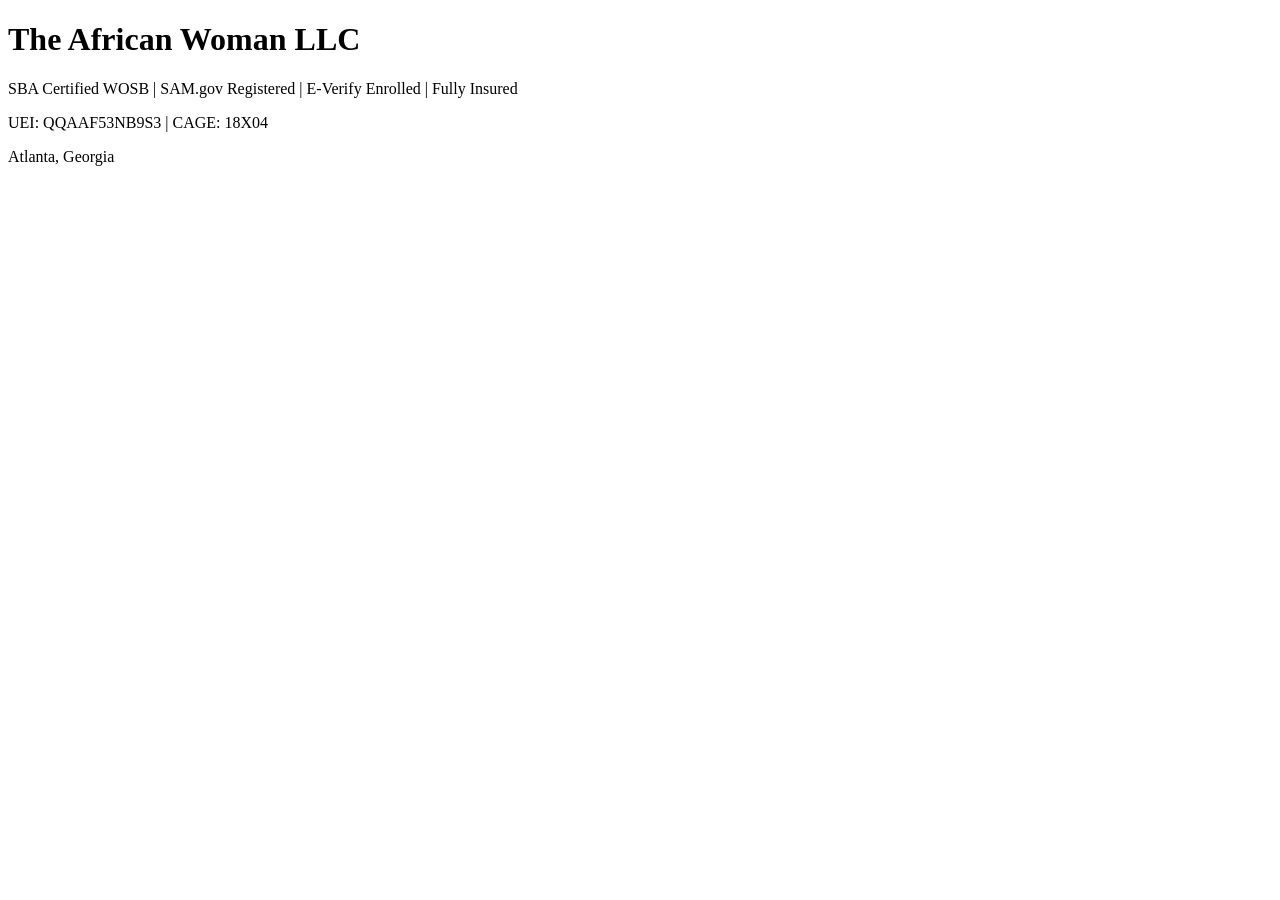
==== commit 7b066da0: "Update Index.html" ====
--- a/Index.html
+++ b/Index.html
@@ -1,1451 +1,12 @@
 <!DOCTYPE html>
-<html lang="en">
+<html>
 <head>
-  <meta charset="UTF-8" />
-  <meta name="viewport" content="width=device-width, initial-scale=1.0" />
-  <title>The African Woman LLC</title>
-  <meta
-    name="description"
-    content="Reliable facilities and custodial services for government and commercial contracts. The African Woman LLC is a WOSB-certified, SAM.gov registered, fully insured small business based in Atlanta, Georgia."
-  />
-  <link rel="preconnect" href="https://fonts.googleapis.com" />
-  <link rel="preconnect" href="https://fonts.gstatic.com" crossorigin />
-  <link
-    href="https://fonts.googleapis.com/css2?family=Inter:wght@300;400;500;600;700&family=Playfair+Display:wght@600;700&display=swap"
-    rel="stylesheet"
-  />
-  <style>
-    :root {
-      --bg: #f5f3ef;
-      --bg-soft: #f2efea;
-      --panel: #fbfaf7;
-      --text: #2f2a26;
-      --muted: #6f6862;
-      --brown: #2c1b14;
-      --brown-2: #3a251c;
-      --gold: #b99559;
-      --gold-soft: #d8c6a4;
-      --border: #ddd2bf;
-      --white: #ffffff;
-      --max: 1180px;
-      --radius: 0px;
-      --shadow: 0 10px 30px rgba(30, 20, 14, 0.08);
-    }
-
-    * {
-      box-sizing: border-box;
-    }
-
-    html {
-      scroll-behavior: smooth;
-    }
-
-    body {
-      margin: 0;
-      font-family: "Inter", sans-serif;
-      background: var(--bg);
-      color: var(--text);
-      line-height: 1.65;
-    }
-
-    img {
-      max-width: 100%;
-      display: block;
-    }
-
-    a {
-      color: inherit;
-      text-decoration: none;
-    }
-
-    button,
-    input,
-    select,
-    textarea {
-      font: inherit;
-    }
-
-    .container {
-      width: min(100% - 40px, var(--max));
-      margin: 0 auto;
-    }
-
-    .section {
-      padding: 88px 0;
-    }
-
-    .section-tight {
-      padding: 64px 0;
-    }
-
-    .eyebrow {
-      font-size: 0.92rem;
-      letter-spacing: 0.28em;
-      text-transform: uppercase;
-      color: var(--gold);
-      margin-bottom: 18px;
-      display: inline-block;
-    }
-
-    h1, h2, h3, h4 {
-      font-family: "Playfair Display", serif;
-      line-height: 1.1;
-      margin: 0 0 18px;
-      font-weight: 700;
-      color: inherit;
-    }
-
-    h1 {
-      font-size: clamp(2.4rem, 5vw, 4.9rem);
-      max-width: 12ch;
-    }
-
-    h2 {
-      font-size: clamp(2rem, 4vw, 3.5rem);
-      max-width: 13ch;
-    }
-
-    h3 {
-      font-size: clamp(1.35rem, 2vw, 1.8rem);
-    }
-
-    p {
-      margin: 0 0 18px;
-      color: var(--muted);
-      font-size: 1.05rem;
-    }
-
-    .lead {
-      font-size: clamp(1.1rem, 1.5vw, 1.25rem);
-      max-width: 46rem;
-    }
-
-    .header {
-      position: sticky;
-      top: 0;
-      z-index: 50;
-      background: rgba(245, 243, 239, 0.96);
-      backdrop-filter: blur(10px);
-      border-bottom: 1px solid rgba(185, 149, 89, 0.18);
-    }
-
-    .nav {
-      height: 92px;
-      display: flex;
-      align-items: center;
-      justify-content: space-between;
-      gap: 24px;
-    }
-
-    .brand {
-      font-family: "Playfair Display", serif;
-      font-size: clamp(1.5rem, 2.4vw, 2.2rem);
-      font-weight: 700;
-      letter-spacing: -0.02em;
-      white-space: nowrap;
-    }
-
-    .brand .gold {
-      color: var(--gold);
-    }
-
-    .desktop-links {
-      display: flex;
-      gap: 28px;
-      align-items: center;
-      font-size: 0.95rem;
-      color: #4f4842;
-    }
-
-    .desktop-links a {
-      position: relative;
-      padding-bottom: 4px;
-    }
-
-    .desktop-links a::after {
-      content: "";
-      position: absolute;
-      left: 0;
-      bottom: 0;
-      width: 0;
-      height: 1px;
-      background: var(--gold);
-      transition: width 0.25s ease;
-    }
-
-    .desktop-links a:hover::after {
-      width: 100%;
-    }
-
-    .menu-btn {
-      display: none;
-      width: 52px;
-      height: 52px;
-      border: 0;
-      background: transparent;
-      cursor: pointer;
-      padding: 0;
-    }
-
-    .menu-icon,
-    .menu-icon::before,
-    .menu-icon::after {
-      display: block;
-      width: 28px;
-      height: 2px;
-      background: #1e1815;
-      border-radius: 2px;
-      position: relative;
-      margin: 0 auto;
-      transition: 0.25s ease;
-    }
-
-    .menu-icon::before,
-    .menu-icon::after {
-      content: "";
-      position: absolute;
-      left: 0;
-    }
-
-    .menu-icon::before {
-      top: -9px;
-    }
-
-    .menu-icon::after {
-      top: 9px;
-    }
-
-    .menu-btn.active .menu-icon {
-      background: transparent;
-    }
-
-    .menu-btn.active .menu-icon::before {
-      top: 0;
-      transform: rotate(45deg);
-    }
-
-    .menu-btn.active .menu-icon::after {
-      top: 0;
-      transform: rotate(-45deg);
-    }
-
-    .mobile-panel {
-      display: none;
-      border-top: 1px solid rgba(185, 149, 89, 0.16);
-      background: var(--bg);
-    }
-
-    .mobile-panel.open {
-      display: block;
-    }
-
-    .mobile-links {
-      display: grid;
-      padding: 10px 0 22px;
-    }
-
-    .mobile-links a {
-      padding: 18px 0;
-      border-bottom: 1px solid rgba(47, 42, 38, 0.08);
-      font-size: 1.15rem;
-      letter-spacing: 0.08em;
-      text-transform: uppercase;
-      color: #453f39;
-    }
-
-    .hero {
-      position: relative;
-      min-height: 92vh;
-      display: grid;
-      align-items: end;
-      color: var(--white);
-      background:
-        linear-gradient(to bottom, rgba(20,16,14,0.34), rgba(20,16,14,0.72)),
-        url("https://images.unsplash.com/photo-1497366754035-f200968a6e72?auto=format&fit=crop&w=1800&q=80")
-        center center / cover no-repeat;
-    }
-
-    .hero-content {
-      padding: 120px 0 88px;
-      max-width: 760px;
-    }
-
-    .hero p,
-    .dark-section p,
-    .dark-grid p,
-    .footer p {
-      color: rgba(255,255,255,0.78);
-    }
-
-    .divider-line {
-      width: 130px;
-      height: 2px;
-      background: var(--gold);
-      margin: 34px 0 34px;
-    }
-
-    .hero-actions,
-    .cta-actions {
-      display: flex;
-      flex-wrap: wrap;
-      gap: 18px;
-      margin-top: 34px;
-    }
-
-    .btn {
-      display: inline-flex;
-      align-items: center;
-      justify-content: center;
-      min-height: 60px;
-      padding: 0 28px;
-      border: 1px solid var(--gold);
-      letter-spacing: 0.16em;
-      text-transform: uppercase;
-      font-weight: 600;
-      font-size: 0.95rem;
-      transition: 0.25s ease;
-      cursor: pointer;
-    }
-
-    .btn:hover {
-      transform: translateY(-1px);
-    }
-
-    .btn-light {
-      background: var(--panel);
-      color: #241b16;
-      border-color: var(--panel);
-    }
-
-    .btn-outline-light {
-      background: transparent;
-      color: var(--gold);
-      border-color: var(--gold);
-    }
-
-    .btn-dark {
-      background: var(--brown);
-      color: var(--white);
-      border-color: var(--brown);
-    }
-
-    .btn-outline-dark {
-      background: transparent;
-      color: #241b16;
-      border-color: #2e241d;
-    }
-
-    .dark-section {
-      background: var(--brown);
-      color: var(--white);
-    }
-
-    .light-section {
-      background: var(--bg);
-    }
-
-    .section-grid {
-      display: grid;
-      grid-template-columns: 1.06fr 0.94fr;
-      gap: 48px;
-      align-items: center;
-    }
-
-    .image-frame {
-      overflow: hidden;
-      box-shadow: var(--shadow);
-    }
-
-    .image-frame img {
-      width: 100%;
-      height: 100%;
-      object-fit: cover;
-      min-height: 440px;
-    }
-
-    .feature-grid {
-      display: grid;
-      grid-template-columns: repeat(2, minmax(0, 1fr));
-      gap: 26px;
-      margin-top: 40px;
-    }
-
-    .feature-card {
-      padding: 34px;
-      border: 1px solid var(--border);
-      background: rgba(255,255,255,0.35);
-      min-height: 230px;
-    }
-
-    .feature-icon {
-      width: 64px;
-      height: 64px;
-      border: 1px solid var(--gold-soft);
-      display: grid;
-      place-items: center;
-      color: var(--gold);
-      font-size: 1.4rem;
-      margin-bottom: 24px;
-    }
-
-    .stats-band {
-      background: var(--brown);
-      color: var(--white);
-    }
-
-    .stats-grid {
-      display: grid;
-      grid-template-columns: repeat(4, minmax(0, 1fr));
-      gap: 24px;
-      text-align: center;
-    }
-
-    .stat-item {
-      padding: 10px 8px;
-    }
-
-    .stat-number {
-      font-family: "Playfair Display", serif;
-      font-size: clamp(2.2rem, 4vw, 4rem);
-      color: var(--gold);
-      line-height: 1;
-      margin-bottom: 14px;
-    }
-
-    .stat-label {
-      color: rgba(255,255,255,0.74);
-      font-size: 0.95rem;
-      letter-spacing: 0.22em;
-      text-transform: uppercase;
-    }
-
-    .cards-stack {
-      display: grid;
-      gap: 26px;
-      margin-top: 42px;
-    }
-
-    .service-card,
-    .list-panel,
-    .contact-card,
-    .roadmap-card,
-    .compliance-panel {
-      border: 1px solid var(--border);
-      background: rgba(255,255,255,0.42);
-      padding: 42px;
-    }
-
-    .service-number {
-      color: var(--gold);
-      font-size: 2rem;
-      font-family: "Playfair Display", serif;
-      margin-bottom: 16px;
-    }
-
-    .subcards {
-      display: grid;
-      gap: 22px;
-      margin-top: 28px;
-    }
-
-    .subcard {
-      border: 1px solid var(--border);
-      background: rgba(255,255,255,0.55);
-      padding: 28px 30px;
-    }
-
-    .roadmap-wrap {
-      border: 1px solid var(--border);
-      padding: 40px;
-      background: rgba(255,255,255,0.38);
-      margin-top: 26px;
-    }
-
-    .roadmap-grid {
-      display: grid;
-      grid-template-columns: repeat(3, minmax(0, 1fr));
-      gap: 22px;
-      margin-top: 30px;
-    }
-
-    .roadmap-card h4 {
-      font-family: "Inter", sans-serif;
-      font-size: 1.55rem;
-      line-height: 1.35;
-      margin-bottom: 14px;
-    }
-
-    .arrow {
-      color: var(--gold);
-      font-size: 1.55rem;
-      margin-right: 10px;
-      vertical-align: middle;
-    }
-
-    .bullet-list,
-    .check-list {
-      display: grid;
-      gap: 18px;
-      margin: 0;
-      padding: 0;
-      list-style: none;
-    }
-
-    .check-list li,
-    .bullet-list li {
-      display: flex;
-      align-items: flex-start;
-      gap: 16px;
-      font-size: 1.1rem;
-      color: #2c2723;
-    }
-
-    .check {
-      color: var(--gold);
-      font-weight: 700;
-      font-size: 1.2rem;
-      line-height: 1.3;
-      min-width: 22px;
-    }
-
-    .square {
-      color: var(--gold);
-      font-size: 0.95rem;
-      line-height: 1.7;
-      min-width: 18px;
-      margin-top: 4px;
-    }
-
-    .capability-grid {
-      display: grid;
-      grid-template-columns: 1fr 1fr;
-      gap: 26px;
-      align-items: start;
-      margin-top: 34px;
-    }
-
-    .compliance-panel.dark-panel {
-      background: var(--brown);
-      color: var(--white);
-      border-color: rgba(216, 198, 164, 0.22);
-    }
-
-    .compliance-panel.dark-panel p,
-    .compliance-panel.dark-panel li,
-    .compliance-panel.dark-panel div {
-      color: rgba(255,255,255,0.82);
-    }
-
-    .compliance-title {
-      font-size: 0.95rem;
-      letter-spacing: 0.22em;
-      text-transform: uppercase;
-      color: var(--gold);
-      margin-bottom: 24px;
-    }
-
-    .compliance-table {
-      display: grid;
-      gap: 18px;
-    }
-
-    .compliance-row {
-      display: grid;
-      grid-template-columns: 160px 1fr;
-      gap: 20px;
-      padding-bottom: 14px;
-      border-bottom: 1px solid rgba(255,255,255,0.1);
-    }
-
-    .compliance-row:last-child {
-      border-bottom: 0;
-      padding-bottom: 0;
-    }
-
-    .compliance-key {
-      font-size: 0.96rem;
-      letter-spacing: 0.2em;
-      text-transform: uppercase;
-      color: rgba(255,255,255,0.58);
-    }
-
-    .compliance-value {
-      font-size: 1.08rem;
-      color: var(--white);
-    }
-
-    .request-box {
-      text-align: center;
-      padding-top: 70px;
-      margin-top: 70px;
-      border-top: 1px solid var(--border);
-    }
-
-    .request-box .icon {
-      font-size: 3rem;
-      color: var(--gold);
-      margin-bottom: 18px;
-    }
-
-    .contact-grid {
-      display: grid;
-      grid-template-columns: 0.95fr 1.05fr;
-      gap: 30px;
-      margin-top: 30px;
-      align-items: start;
-    }
-
-    .contact-list {
-      display: grid;
-      gap: 22px;
-      margin-top: 24px;
-    }
-
-    .contact-item {
-      display: grid;
-      grid-template-columns: 88px 1fr;
-      gap: 20px;
-      align-items: start;
-    }
-
-    .contact-icon {
-      width: 76px;
-      height: 76px;
-      border: 1px solid var(--gold-soft);
-      display: grid;
-      place-items: center;
-      color: var(--gold);
-      font-size: 1.6rem;
-      background: rgba(255,255,255,0.25);
-    }
-
-    .contact-label {
-      letter-spacing: 0.22em;
-      text-transform: uppercase;
-      color: #72695f;
-      font-size: 0.94rem;
-      margin-bottom: 6px;
-    }
-
-    .contact-value {
-      color: #241f1b;
-      font-size: 1.08rem;
-      font-weight: 600;
-    }
-
-    .response-box {
-      margin-top: 24px;
-      padding: 28px;
-      border: 1px solid var(--border);
-      background: rgba(255,255,255,0.45);
-    }
-
-    .form-grid {
-      display: grid;
-      gap: 22px;
-    }
-
-    .field label {
-      display: block;
-      font-size: 0.95rem;
-      letter-spacing: 0.18em;
-      text-transform: uppercase;
-      color: #2b2521;
-      margin-bottom: 12px;
-      font-weight: 600;
-    }
-
-    .field input,
-    .field select,
-    .field textarea {
-      width: 100%;
-      border: 1px solid var(--border);
-      background: rgba(255,255,255,0.55);
-      padding: 20px 22px;
-      color: #322c27;
-      outline: none;
-      transition: 0.2s ease;
-    }
-
-    .field input:focus,
-    .field select:focus,
-    .field textarea:focus {
-      border-color: var(--gold);
-      background: rgba(255,255,255,0.8);
-    }
-
-    .field textarea {
-      min-height: 190px;
-      resize: vertical;
-    }
-
-    .footer {
-      background: var(--brown);
-      color: var(--white);
-      padding: 76px 0 40px;
-      position: relative;
-      overflow: hidden;
-    }
-
-    .footer::before {
-      content: "AFRICAN WOMAN";
-      position: absolute;
-      left: 50%;
-      bottom: 86px;
-      transform: translateX(-50%);
-      font-family: "Playfair Display", serif;
-      font-size: clamp(4rem, 12vw, 12rem);
-      color: rgba(255,255,255,0.035);
-      white-space: nowrap;
-      pointer-events: none;
-    }
-
-    .footer-grid {
-      display: grid;
-      grid-template-columns: 1.15fr 0.85fr 1fr;
-      gap: 34px;
-      position: relative;
-      z-index: 1;
-    }
-
-    .badge-row {
-      display: flex;
-      flex-wrap: wrap;
-      gap: 16px;
-      margin-top: 28px;
-    }
-
-    .badge {
-      border: 1px solid rgba(185,149,89,0.75);
-      color: var(--gold);
-      padding: 14px 18px;
-      letter-spacing: 0.16em;
-      text-transform: uppercase;
-      font-size: 0.92rem;
-    }
-
-    .footer-heading {
-      color: var(--gold);
-      letter-spacing: 0.24em;
-      text-transform: uppercase;
-      font-size: 0.94rem;
-      margin-bottom: 22px;
-    }
-
-    .footer-nav,
-    .footer-contact {
-      display: grid;
-      gap: 14px;
-      color: rgba(255,255,255,0.78);
-    }
-
-    .footer-contact .item {
-      display: flex;
-      gap: 12px;
-      align-items: flex-start;
-    }
-
-    .footer-bottom {
-      position: relative;
-      z-index: 1;
-      margin-top: 54px;
-      padding-top: 26px;
-      border-top: 1px solid rgba(255,255,255,0.12);
-      color: rgba(255,255,255,0.45);
-      display: flex;
-      justify-content: space-between;
-      gap: 20px;
-      flex-wrap: wrap;
-    }
-
-    @media (max-width: 1040px) {
-      .section-grid,
-      .contact-grid,
-      .footer-grid,
-      .capability-grid,
-      .roadmap-grid,
-      .stats-grid,
-      .feature-grid {
-        grid-template-columns: 1fr;
-      }
-
-      .image-frame img {
-        min-height: 320px;
-      }
-
-      .footer::before {
-        display: none;
-      }
-    }
-
-    @media (max-width: 820px) {
-      .desktop-links {
-        display: none;
-      }
-
-      .menu-btn {
-        display: inline-block;
-      }
-
-      .nav {
-        height: 88px;
-      }
-
-      .section,
-      .section-tight {
-        padding: 72px 0;
-      }
-
-      .service-card,
-      .list-panel,
-      .contact-card,
-      .roadmap-card,
-      .compliance-panel,
-      .feature-card {
-        padding: 28px;
-      }
-
-      .compliance-row {
-        grid-template-columns: 1fr;
-        gap: 8px;
-      }
-
-      .contact-item {
-        grid-template-columns: 70px 1fr;
-      }
-
-      .contact-icon {
-        width: 64px;
-        height: 64px;
-      }
-
-      .hero {
-        min-height: auto;
-      }
-
-      .hero-content {
-        padding: 110px 0 72px;
-      }
-    }
-
-    @media (max-width: 560px) {
-      .container {
-        width: min(100% - 32px, var(--max));
-      }
-
-      .brand {
-        font-size: 1.35rem;
-      }
-
-      .btn {
-        width: 100%;
-      }
-
-      .hero-actions,
-      .cta-actions {
-        flex-direction: column;
-      }
-    }
-  </style>
+    <title>The African Woman LLC</title>
 </head>
 <body>
-  <header class="header">
-    <div class="container nav">
-      <a href="#home" class="brand">The African Woman <span class="gold">LLC</span></a>
-
-      <nav class="desktop-links" aria-label="Primary">
-        <a href="#home">Home</a>
-        <a href="#about">About</a>
-        <a href="#services">Services</a>
-        <a href="#capability">Capability Statement</a>
-        <a href="#contact">Contact</a>
-      </nav>
-
-      <button class="menu-btn" id="menuBtn" aria-label="Open menu" aria-expanded="false">
-        <span class="menu-icon"></span>
-      </button>
-    </div>
-
-    <div class="mobile-panel" id="mobilePanel">
-      <div class="container mobile-links">
-        <a href="#home">Home</a>
-        <a href="#about">About</a>
-        <a href="#services">Services</a>
-        <a href="#capability">Capability Statement</a>
-        <a href="#contact">Contact</a>
-      </div>
-    </div>
-  </header>
-
-  <main>
-    <section class="hero" id="home">
-      <div class="container hero-content">
-        <div class="eyebrow">The African Woman LLC • Atlanta, Georgia</div>
-        <h1>Reliable Facilities & Custodial Services for Government and Commercial Contracts</h1>
-        <div class="divider-line"></div>
-        <p class="lead">
-          Committed to quality and consistency. We deliver scalable, professionally managed
-          facilities and custodial solutions for agencies, school districts, and commercial operations.
-        </p>
-        <div class="hero-actions">
-          <a href="#capability-request" class="btn btn-light">Request Capability Statement</a>
-          <a href="#contact" class="btn btn-outline-light">Contact Us</a>
-        </div>
-      </div>
-    </section>
-
-    <section class="section dark-section" id="about">
-      <div class="container">
-        <div class="eyebrow">About Us</div>
-        <h2>Built for Performance. Managed for Excellence.</h2>
-        <p class="lead">
-          The African Woman LLC is a professionally managed facilities and custodial services firm
-          headquartered in Atlanta, Georgia. We serve government agencies, school districts, and
-          commercial operations with structured, reliable, and scalable service delivery.
-        </p>
-      </div>
-    </section>
-
-    <section class="section light-section">
-      <div class="container section-grid">
-        <div class="image-frame">
-          <img
-            src="https://images.unsplash.com/photo-1497366412874-3415097a27e7?auto=format&fit=crop&w=1400&q=80"
-            alt="Professional lobby interior"
-          />
-        </div>
-        <div>
-          <div class="eyebrow">Our Approach</div>
-          <h2>Structured for Government. Scaled for Growth.</h2>
-          <p>
-            We understand that government and institutional contracts demand more than just service.
-            They demand accountability, consistency, and professional management at every level.
-          </p>
-          <p>
-            The African Woman LLC was built on these principles. Our operational framework ensures
-            that every facility we manage reflects the highest standards of cleanliness, safety, and
-            organizational discipline. We are committed to quality and consistency in every engagement.
-          </p>
-        </div>
-      </div>
-    </section>
-
-    <section class="section light-section">
-      <div class="container">
-        <div class="eyebrow">Core Pillars</div>
-        <h2>The Foundation of Our Service Delivery</h2>
-
-        <div class="feature-grid">
-          <article class="feature-card">
-            <div class="feature-icon">◎</div>
-            <h3>Mission-Driven Operations</h3>
-            <p>
-              Every engagement is approached with the discipline and structure of a government
-              project. We maintain clear scopes, detailed documentation, and consistent communication
-              throughout every contract.
-            </p>
-          </article>
-
-          <article class="feature-card">
-            <div class="feature-icon">⌂</div>
-            <h3>Trained & Qualified Teams</h3>
-            <p>
-              Our workforce is trained to meet the exacting standards of government and commercial
-              facilities. We invest in ongoing professional development and operational excellence.
-            </p>
-          </article>
-
-          <article class="feature-card">
-            <div class="feature-icon">▣</div>
-            <h3>Project Management Excellence</h3>
-            <p>
-              With experienced project managers overseeing every operation, our clients benefit from
-              proactive oversight, quality assurance, and seamless execution.
-            </p>
-          </article>
-
-          <article class="feature-card">
-            <div class="feature-icon">▤</div>
-            <h3>Scalable Infrastructure</h3>
-            <p>
-              Our operational model is designed to scale from single-building contracts to multi-site,
-              multi-region service agreements. We grow with our clients.
-            </p>
-          </article>
-        </div>
-      </div>
-    </section>
-
-    <section class="section-tight stats-band">
-      <div class="container">
-        <div class="stats-grid">
-          <div class="stat-item">
-            <div class="stat-number">24/7</div>
-            <div class="stat-label">Service Availability</div>
-          </div>
-          <div class="stat-item">
-            <div class="stat-number">100%</div>
-            <div class="stat-label">Compliance-Ready</div>
-          </div>
-          <div class="stat-item">
-            <div class="stat-number">GA</div>
-            <div class="stat-label">Headquartered</div>
-          </div>
-          <div class="stat-item">
-            <div class="stat-number">Multi-Site</div>
-            <div class="stat-label">Capacity</div>
-          </div>
-        </div>
-      </div>
-    </section>
-
-    <section class="section light-section">
-      <div class="container" style="text-align:center;">
-        <div class="eyebrow">Partner With Us</div>
-        <h2 style="max-width: 16ch; margin-inline:auto;">Ready to Secure Reliable Facilities Support?</h2>
-        <p class="lead" style="margin-inline:auto;">
-          Whether you're a government agency, school district, commercial operator, or prime
-          contractor seeking a qualified subcontractor, we're prepared to deliver.
-        </p>
-        <div class="cta-actions" style="justify-content:center;">
-          <a href="#capability-request" class="btn btn-dark">View Capability Statement</a>
-          <a href="#contact" class="btn btn-outline-dark">Contact Us</a>
-        </div>
-      </div>
-    </section>
-
-    <section class="section dark-section" id="services">
-      <div class="container">
-        <div class="eyebrow">Our Services</div>
-        <h2>Comprehensive Facilities & Custodial Solutions</h2>
-        <p class="lead">
-          Reliable and scalable service delivery for government agencies, school districts, and
-          commercial operations. Every engagement is managed with precision and accountability.
-        </p>
-      </div>
-    </section>
-
-    <section class="section light-section">
-      <div class="container section-grid">
-        <div class="image-frame">
-          <img
-            src="https://images.unsplash.com/photo-1505693416388-ac5ce068fe85?auto=format&fit=crop&w=1400&q=80"
-            alt="Polished floor and commercial interior"
-          />
-        </div>
-        <div>
-          <div class="service-number">01</div>
-          <h2 style="max-width: 14ch;">Janitorial & Custodial</h2>
-          <p class="lead">
-            Daily and specialized cleaning services built for institutional and commercial environments.
-          </p>
-        </div>
-      </div>
-
-      <div class="container cards-stack">
-        <article class="subcard">
-          <h3>Daily Cleaning & Maintenance</h3>
-          <p>
-            Comprehensive daily custodial services including surface cleaning, dusting, vacuuming,
-            and common area maintenance to maintain pristine facility conditions.
-          </p>
-        </article>
-
-        <article class="subcard">
-          <h3>Deep Cleaning</h3>
-          <p>
-            Thorough, scheduled deep cleaning services for high-traffic and specialized areas,
-            ensuring long-term facility hygiene and presentation standards.
-          </p>
-        </article>
-
-        <article class="subcard">
-          <h3>Restroom Sanitation</h3>
-          <p>
-            Complete restroom sanitization protocols including disinfection, fixture cleaning,
-            supply replenishment, and compliance with health standards.
-          </p>
-        </article>
-
-        <article class="subcard">
-          <h3>Floor Care — Buffing, Waxing & Stripping</h3>
-          <p>
-            Professional floor maintenance including strip-and-wax programs, high-speed buffing,
-            and restorative treatments for hard floors across all facility types.
-          </p>
-        </article>
-
-        <article class="subcard">
-          <h3>Trash Removal & Waste Management</h3>
-          <p>
-            Systematic waste collection, disposal, and recycling services aligned with facility
-            management protocols and environmental compliance standards.
-          </p>
-        </article>
-      </div>
-    </section>
-
-    <section class="section light-section">
-      <div class="container">
-        <div class="service-number">02</div>
-        <h2 style="max-width: 12ch;">Facilities Support</h2>
-        <p class="lead">
-          Operational support services that keep buildings maintained, safe, and ready for use.
-        </p>
-
-        <div class="cards-stack">
-          <article class="subcard">
-            <h3>Building Maintenance Support</h3>
-            <p>
-              General building upkeep and maintenance coordination including light fixture
-              replacement, minor repairs, and facility readiness assessments.
-            </p>
-          </article>
-
-          <article class="subcard">
-            <h3>Event Cleanup</h3>
-            <p>
-              Post-event cleanup services for government buildings, convention centers,
-              educational campuses, and commercial venues with rapid response and thorough execution.
-            </p>
-          </article>
-
-          <article class="subcard">
-            <h3>Post-Construction Cleanup</h3>
-            <p>
-              Specialized cleaning following construction or renovation projects. We handle dust
-              removal, debris clearing, surface polishing, and final inspection preparation.
-            </p>
-          </article>
-
-          <article class="subcard">
-            <h3>Debris Removal</h3>
-            <p>
-              Safe, efficient removal of debris from construction, renovation, or storm damage
-              while maintaining facility safety and operational continuity.
-            </p>
-          </article>
-        </div>
-      </div>
-    </section>
-
-    <section class="section light-section">
-      <div class="container roadmap-wrap">
-        <div class="eyebrow" style="display:block; text-align:center;">Planned Development</div>
-        <h2 style="max-width: 13ch; text-align:center; margin-inline:auto;">Strategic Growth Roadmap</h2>
-        <p class="lead" style="max-width: 42rem; text-align:center; margin-inline:auto;">
-          As part of our commitment to comprehensive facilities management, the following services are
-          in active development for near-term deployment.
-        </p>
-
-        <div class="roadmap-grid">
-          <article class="roadmap-card">
-            <h4><span class="arrow">→</span> Pest Control & Prevention</h4>
-            <p>
-              Integrated pest management programs designed for government and commercial facilities,
-              ensuring health compliance and operational continuity.
-            </p>
-          </article>
-
-          <article class="roadmap-card">
-            <h4><span class="arrow">→</span> Landscaping & Grounds Maintenance</h4>
-            <p>
-              Exterior grounds maintenance including lawn care, seasonal planting, irrigation
-              management, and curb appeal enhancement.
-            </p>
-          </article>
-
-          <article class="roadmap-card">
-            <h4><span class="arrow">→</span> Exterior Maintenance</h4>
-            <p>
-              Building exterior services including pressure washing, window cleaning, parking lot
-              maintenance, and signage upkeep.
-            </p>
-          </article>
-        </div>
-      </div>
-    </section>
-
-    <section class="section dark-section" id="capability">
-      <div class="container">
-        <div class="eyebrow">Capability Statement</div>
-        <h2>Qualifications & Core Competencies</h2>
-        <p class="lead">
-          A comprehensive overview of our capabilities, certifications, and service classifications
-          for government and commercial procurement.
-        </p>
-      </div>
-    </section>
-
-    <section class="section light-section">
-      <div class="container capability-grid">
-        <div class="list-panel">
-          <div class="eyebrow">Core Competencies</div>
-          <ul class="check-list">
-            <li><span class="check">✓</span><span>Commercial & Government Janitorial Services</span></li>
-            <li><span class="check">✓</span><span>Daily Custodial Maintenance & Deep Cleaning</span></li>
-            <li><span class="check">✓</span><span>Floor Care — Stripping, Waxing, Buffing</span></li>
-            <li><span class="check">✓</span><span>Restroom Sanitation & Hygiene Protocols</span></li>
-            <li><span class="check">✓</span><span>Post-Construction & Event Cleanup</span></li>
-            <li><span class="check">✓</span><span>Building Maintenance & Facilities Support</span></li>
-            <li><span class="check">✓</span><span>Debris Removal & Waste Management</span></li>
-            <li><span class="check">✓</span><span>Multi-Site & Scalable Operations</span></li>
-          </ul>
-        </div>
-
-        <div class="list-panel">
-          <div class="eyebrow">Differentiators</div>
-          <ul class="bullet-list">
-            <li><span class="square">■</span><span>Professionally managed operations with dedicated project oversight</span></li>
-            <li><span class="square">■</span><span>Trained and vetted workforce aligned with government facility standards</span></li>
-            <li><span class="square">■</span><span>Structured quality assurance and inspection protocols</span></li>
-            <li><span class="square">■</span><span>Scalable capacity from single facility to multi-site contracts</span></li>
-            <li><span class="square">■</span><span>Compliance-ready documentation and reporting</span></li>
-            <li><span class="square">■</span><span>Minority-owned, woman-owned small business</span></li>
-          </ul>
-        </div>
-      </div>
-
-      <div class="container" style="margin-top: 26px;">
-        <div class="compliance-panel dark-panel">
-          <div class="compliance-title">Compliance Data</div>
-          <div class="compliance-table">
-            <div class="compliance-row">
-              <div class="compliance-key">NAICS Codes</div>
-              <div class="compliance-value">561720 Janitorial Services</div>
-            </div>
-            <div class="compliance-row">
-              <div class="compliance-key"></div>
-              <div class="compliance-value">561110 Office Administrative Services</div>
-            </div>
-            <div class="compliance-row">
-              <div class="compliance-key"></div>
-              <div class="compliance-value">561210 Facilities Support Services</div>
-            </div>
-            <div class="compliance-row">
-              <div class="compliance-key"></div>
-              <div class="compliance-value">561790 Other Services to Buildings and Dwellings</div>
-            </div>
-            <div class="compliance-row">
-              <div class="compliance-key">UEI Number</div>
-              <div class="compliance-value">QQAAF53NB9S3</div>
-            </div>
-            <div class="compliance-row">
-              <div class="compliance-key">CAGE Code</div>
-              <div class="compliance-value">18X04</div>
-            </div>
-            <div class="compliance-row">
-              <div class="compliance-key">SAM.gov</div>
-              <div class="compliance-value">Registered</div>
-            </div>
-            <div class="compliance-row">
-              <div class="compliance-key">SBA Status</div>
-              <div class="compliance-value">Certified WOSB</div>
-            </div>
-            <div class="compliance-row">
-              <div class="compliance-key">E-Verify</div>
-              <div class="compliance-value">Enrolled</div>
-            </div>
-            <div class="compliance-row">
-              <div class="compliance-key">Insurance</div>
-              <div class="compliance-value">Fully Insured</div>
-            </div>
-            <div class="compliance-row">
-              <div class="compliance-key">Location</div>
-              <div class="compliance-value">Atlanta, Georgia</div>
-            </div>
-            <div class="compliance-row">
-              <div class="compliance-key">Business Size</div>
-              <div class="compliance-value">Small Business</div>
-            </div>
-            <div class="compliance-row">
-              <div class="compliance-key">Designations</div>
-              <div class="compliance-value">Minority-Owned, Woman-Owned, WOSB</div>
-            </div>
-          </div>
-        </div>
-      </div>
-
-      <div class="container request-box" id="capability-request">
-        <div class="icon">🗎</div>
-        <h2 style="max-width: 13ch; margin-inline:auto;">Request a PDF Capability Statement</h2>
-        <p class="lead" style="max-width: 42rem; margin-inline:auto;">
-          Contact us to receive a downloadable PDF version of our full capability statement for your
-          procurement files, vendor onboarding, or subcontractor review process.
-        </p>
-        <div class="cta-actions" style="justify-content:center;">
-          <a href="#contact" class="btn btn-dark">Request Capability Statement</a>
-        </div>
-      </div>
-    </section>
-
-    <section class="section dark-section" id="contact">
-      <div class="container">
-        <div class="eyebrow">Contact Us</div>
-        <h2 style="max-width: 11ch;">Let's Discuss Your Facilities Needs</h2>
-        <p class="lead">
-          Whether you need a capability statement, a service quote, or want to explore a
-          subcontracting partnership, we're ready to connect.
-        </p>
-      </div>
-    </section>
-
-    <section class="section light-section">
-      <div class="container contact-grid">
-        <div class="contact-card">
-          <div class="eyebrow">Get In Touch</div>
-
-          <div class="contact-list">
-            <div class="contact-item">
-              <div class="contact-icon">⌖</div>
-              <div>
-                <div class="contact-label">Headquarters</div>
-                <div class="contact-value">Atlanta, Georgia</div>
-              </div>
-            </div>
-
-            <div class="contact-item">
-              <div class="contact-icon">✉</div>
-              <div>
-                <div class="contact-label">Email</div>
-                <div class="contact-value">theafricanwomann@gmail.com</div>
-              </div>
-            </div>
-
-            <div class="contact-item">
-              <div class="contact-icon">☏</div>
-              <div>
-                <div class="contact-label">Phone</div>
-                <div class="contact-value">(561) 690-8239</div>
-              </div>
-            </div>
-
-            <div class="contact-item">
-              <div class="contact-icon">◷</div>
-              <div>
-                <div class="contact-label">Business Hours</div>
-                <div class="contact-value">Monday – Friday, 8:00 AM – 6:00 PM EST</div>
-              </div>
-            </div>
-          </div>
-
-          <div class="response-box">
-            <div class="eyebrow" style="margin-bottom: 12px;">Response Time</div>
-            <p style="margin:0;">
-              We respond to all inquiries within 24 business hours. For urgent facility needs,
-              please call our office directly.
-            </p>
-          </div>
-        </div>
-
-        <div class="contact-card">
-          <form class="form-grid" action="https://formspree.io/f/your-form-id" method="POST">
-            <div class="field">
-              <label for="name">Full Name *</label>
-              <input id="name" name="name" type="text" placeholder="Your full name" required />
-            </div>
-
-            <div class="field">
-              <label for="email">Email *</label>
-              <input id="email" name="email" type="email" placeholder="your@email.com" required />
-            </div>
-
-            <div class="field">
-              <label for="organization">Organization</label>
-              <input id="organization" name="organization" type="text" placeholder="Agency or company name" />
-            </div>
-
-            <div class="field">
-              <label for="phone">Phone</label>
-              <input id="phone" name="phone" type="tel" placeholder="(404) 555-0100" />
-            </div>
-
-            <div class="field">
-              <label for="subject">Subject</label>
-              <select id="subject" name="subject">
-                <option>General Inquiry</option>
-                <option>Capability Statement Request</option>
-                <option>Service Quote</option>
-                <option>Subcontracting Opportunity</option>
-                <option>Vendor Registration</option>
-              </select>
-            </div>
-
-            <div class="field">
-              <label for="message">Message *</label>
-              <textarea id="message" name="message" placeholder="How can we assist you?" required></textarea>
-            </div>
-
-            <button class="btn btn-dark" type="submit">Submit Inquiry</button>
-          </form>
-        </div>
-      </div>
-    </section>
-  </main>
-
-  <footer class="footer">
-    <div class="container footer-grid">
-      <div>
-        <h3 style="font-size: clamp(2rem, 3vw, 3rem); margin-bottom: 18px;">The African Woman LLC</h3>
-        <p style="max-width: 30rem;">
-          Reliable and scalable service delivery for government and commercial operations across the Southeast.
-        </p>
-
-        <div class="badge-row">
-          <div class="badge">WOSB Certified</div>
-          <div class="badge">SAM Registered</div>
-          <div class="badge">E-Verify Enrolled</div>
-          <div class="badge">Fully Insured</div>
-        </div>
-      </div>
-
-      <div>
-        <div class="footer-heading">Navigation</div>
-        <div class="footer-nav">
-          <a href="#home">Home</a>
-          <a href="#about">About Us</a>
-          <a href="#services">Services</a>
-          <a href="#capability">Capability Statement</a>
-          <a href="#contact">Contact</a>
-        </div>
-      </div>
-
-      <div>
-        <div class="footer-heading">Headquarters</div>
-        <div class="footer-contact">
-          <div class="item"><span>⌖</span><span>Atlanta, Georgia</span></div>
-          <div class="item"><span>✉</span><span>theafricanwomann@gmail.com</span></div>
-          <div class="item"><span>☏</span><span>(561) 690-8239</span></div>
-          <div class="item"><span>UEI:</span><span>QQAAF53NB9S3</span></div>
-          <div class="item"><span>CAGE:</span><span>18X04</span></div>
-        </div>
-      </div>
-    </div>
-
-    <div class="container footer-bottom">
-      <div>© 2026 The African Woman LLC. All rights reserved.</div>
-      <div>Atlanta, Georgia · United States</div>
-    </div>
-  </footer>
-
-  <script>
-    const menuBtn = document.getElementById("menuBtn");
-    const mobilePanel = document.getElementById("mobilePanel");
-    const mobileLinks = document.querySelectorAll(".mobile-links a");
-
-    menuBtn.addEventListener("click", () => {
-      const open = mobilePanel.classList.toggle("open");
-      menuBtn.classList.toggle("active", open);
-      menuBtn.setAttribute("aria-expanded", open ? "true" : "false");
-    });
-
-    mobileLinks.forEach(link => {
-      link.addEventListener("click", () => {
-        mobilePanel.classList.remove("open");
-        menuBtn.classList.remove("active");
-        menuBtn.setAttribute("aria-expanded", "false");
-      });
-    });
-  </script>
+    <h1>The African Woman LLC</h1>
+    <p>SBA Certified WOSB | SAM.gov Registered | E-Verify Enrolled | Fully Insured</p>
+    <p>UEI: QQAAF53NB9S3 | CAGE: 18X04</p>
+    <p>Atlanta, Georgia</p>
 </body>
 </html>
